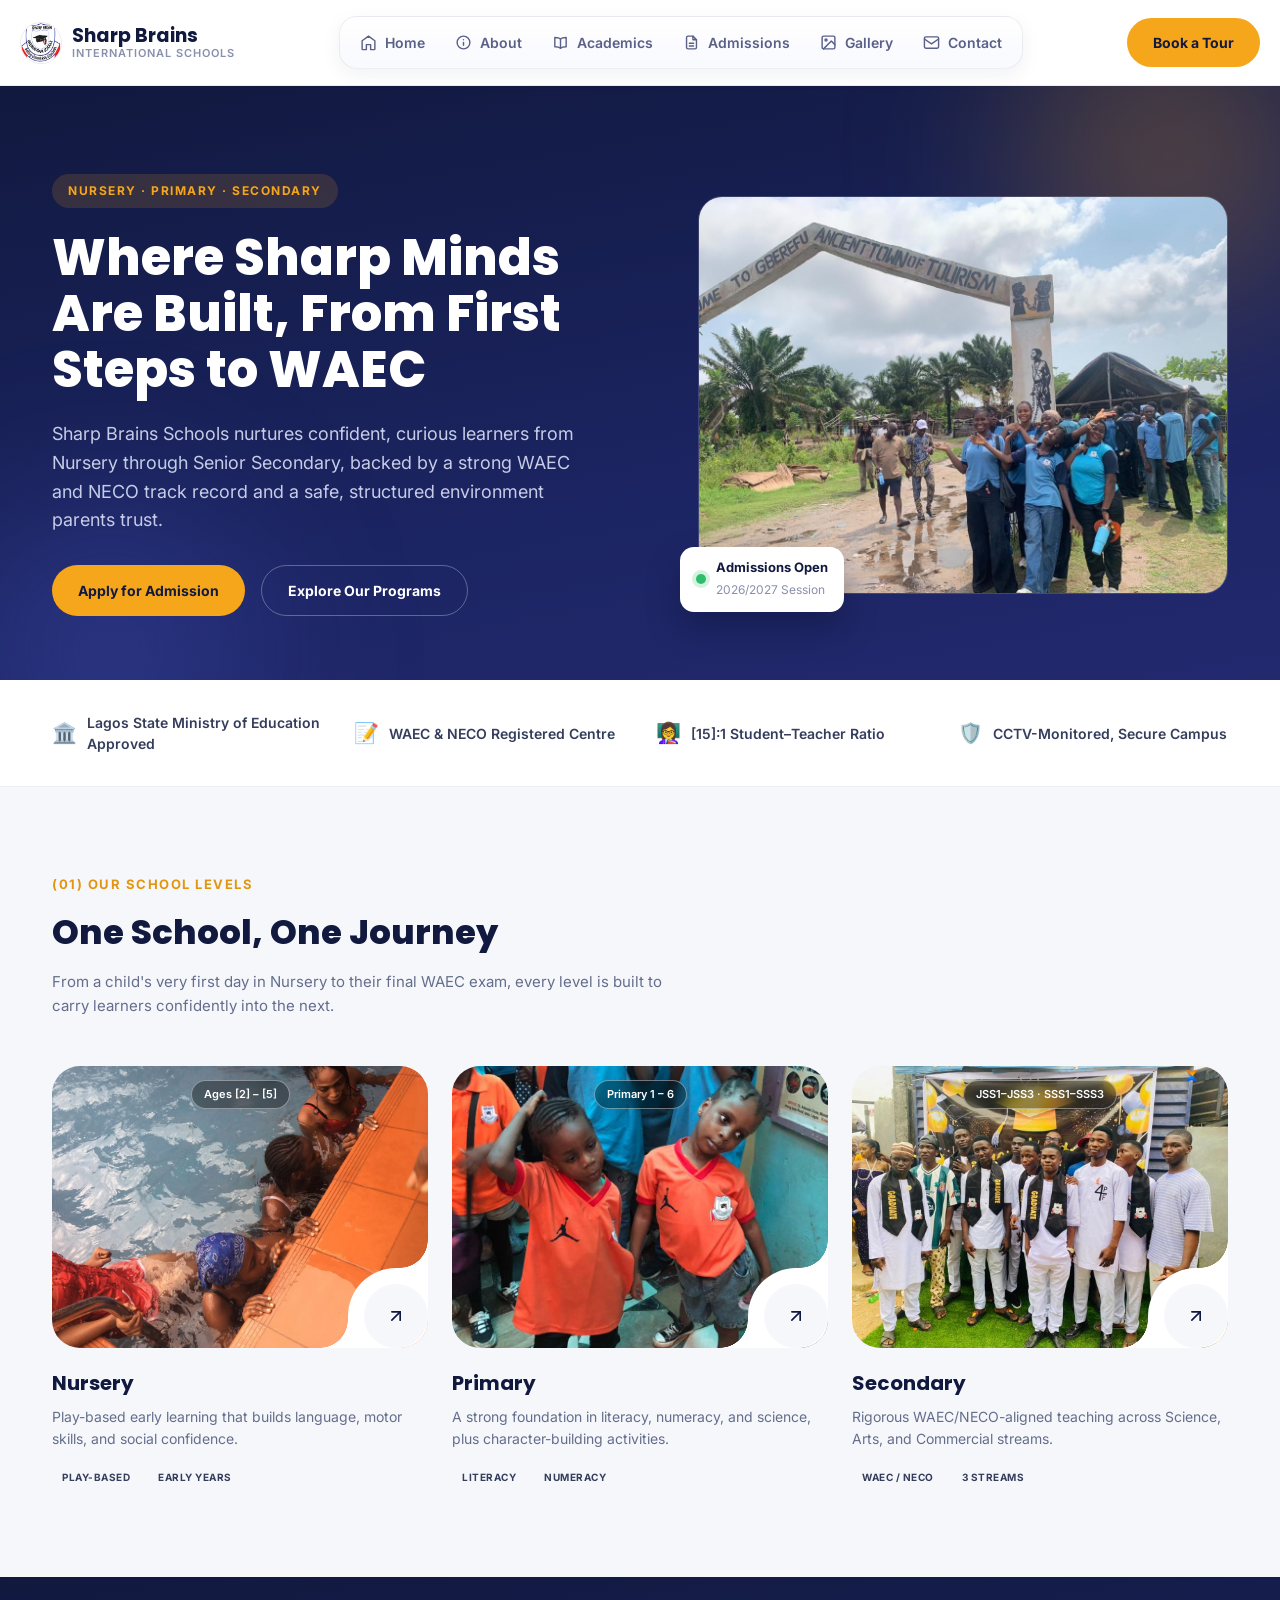
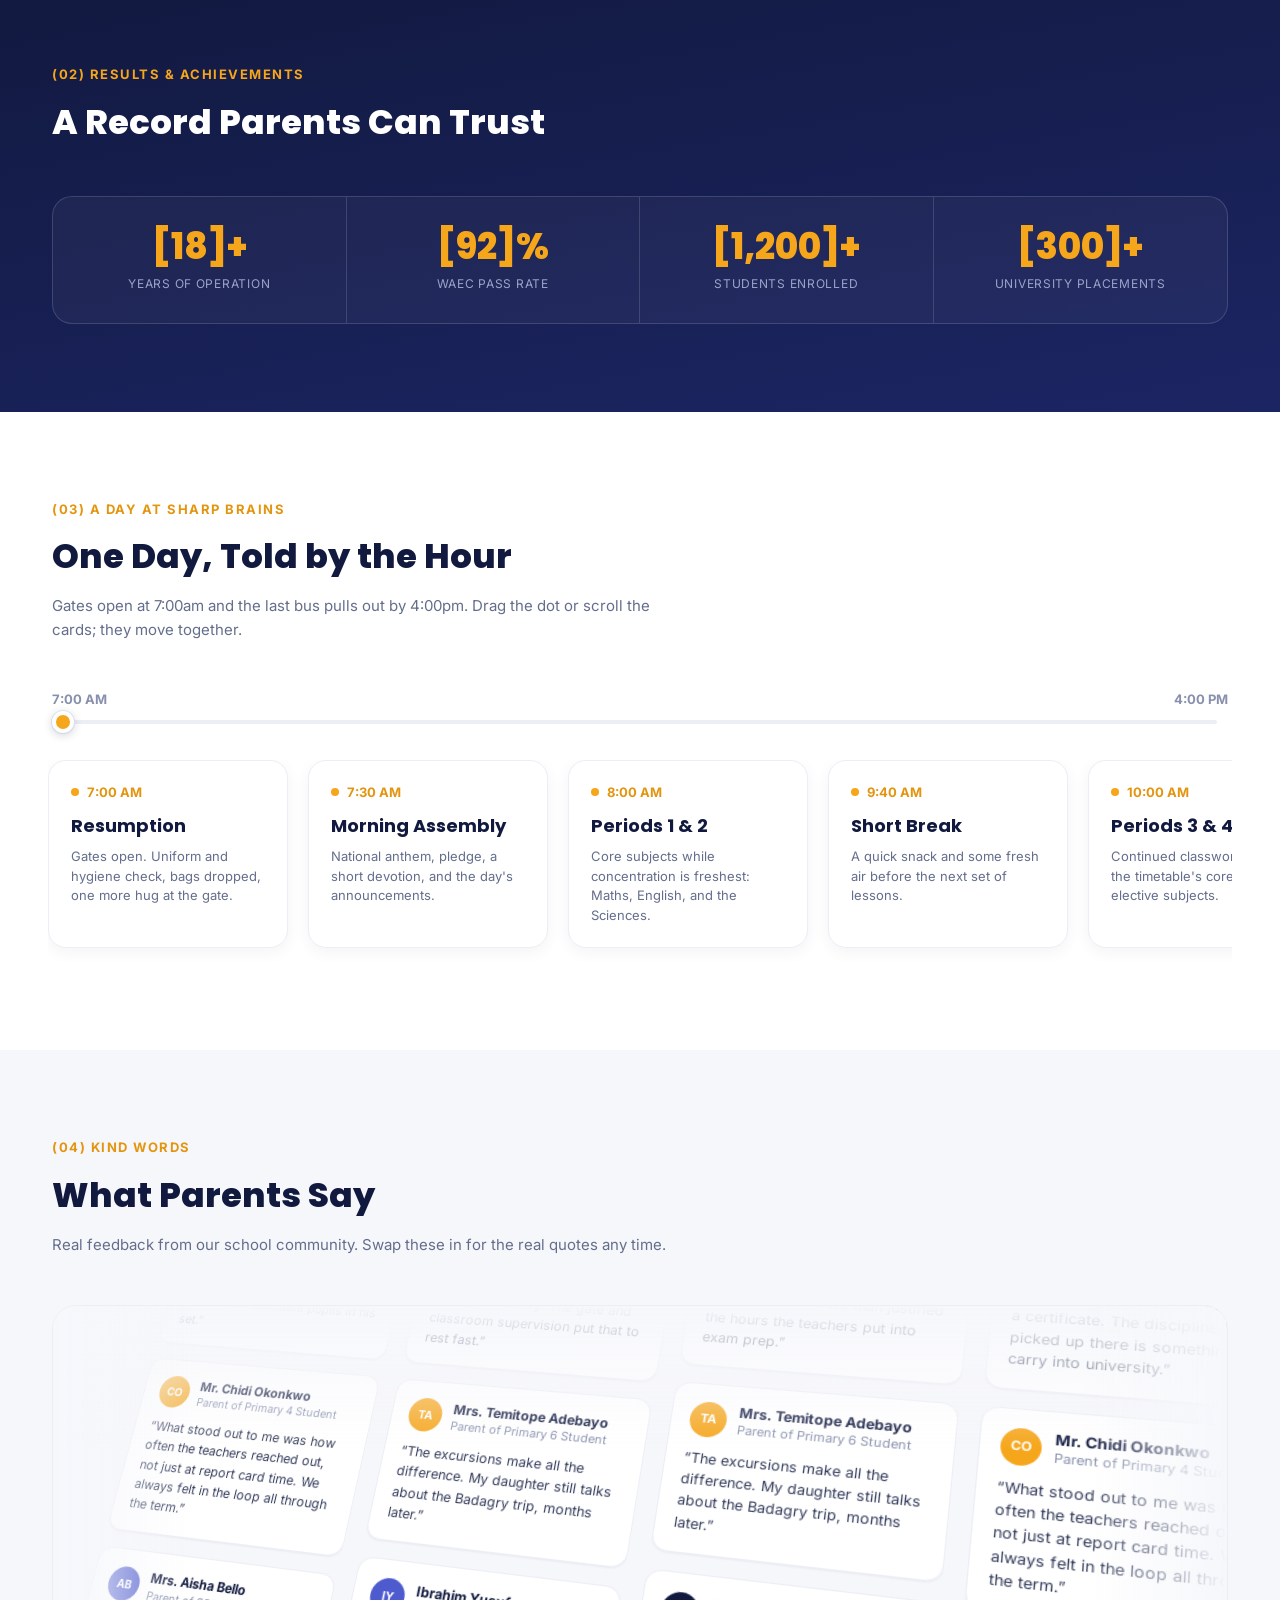
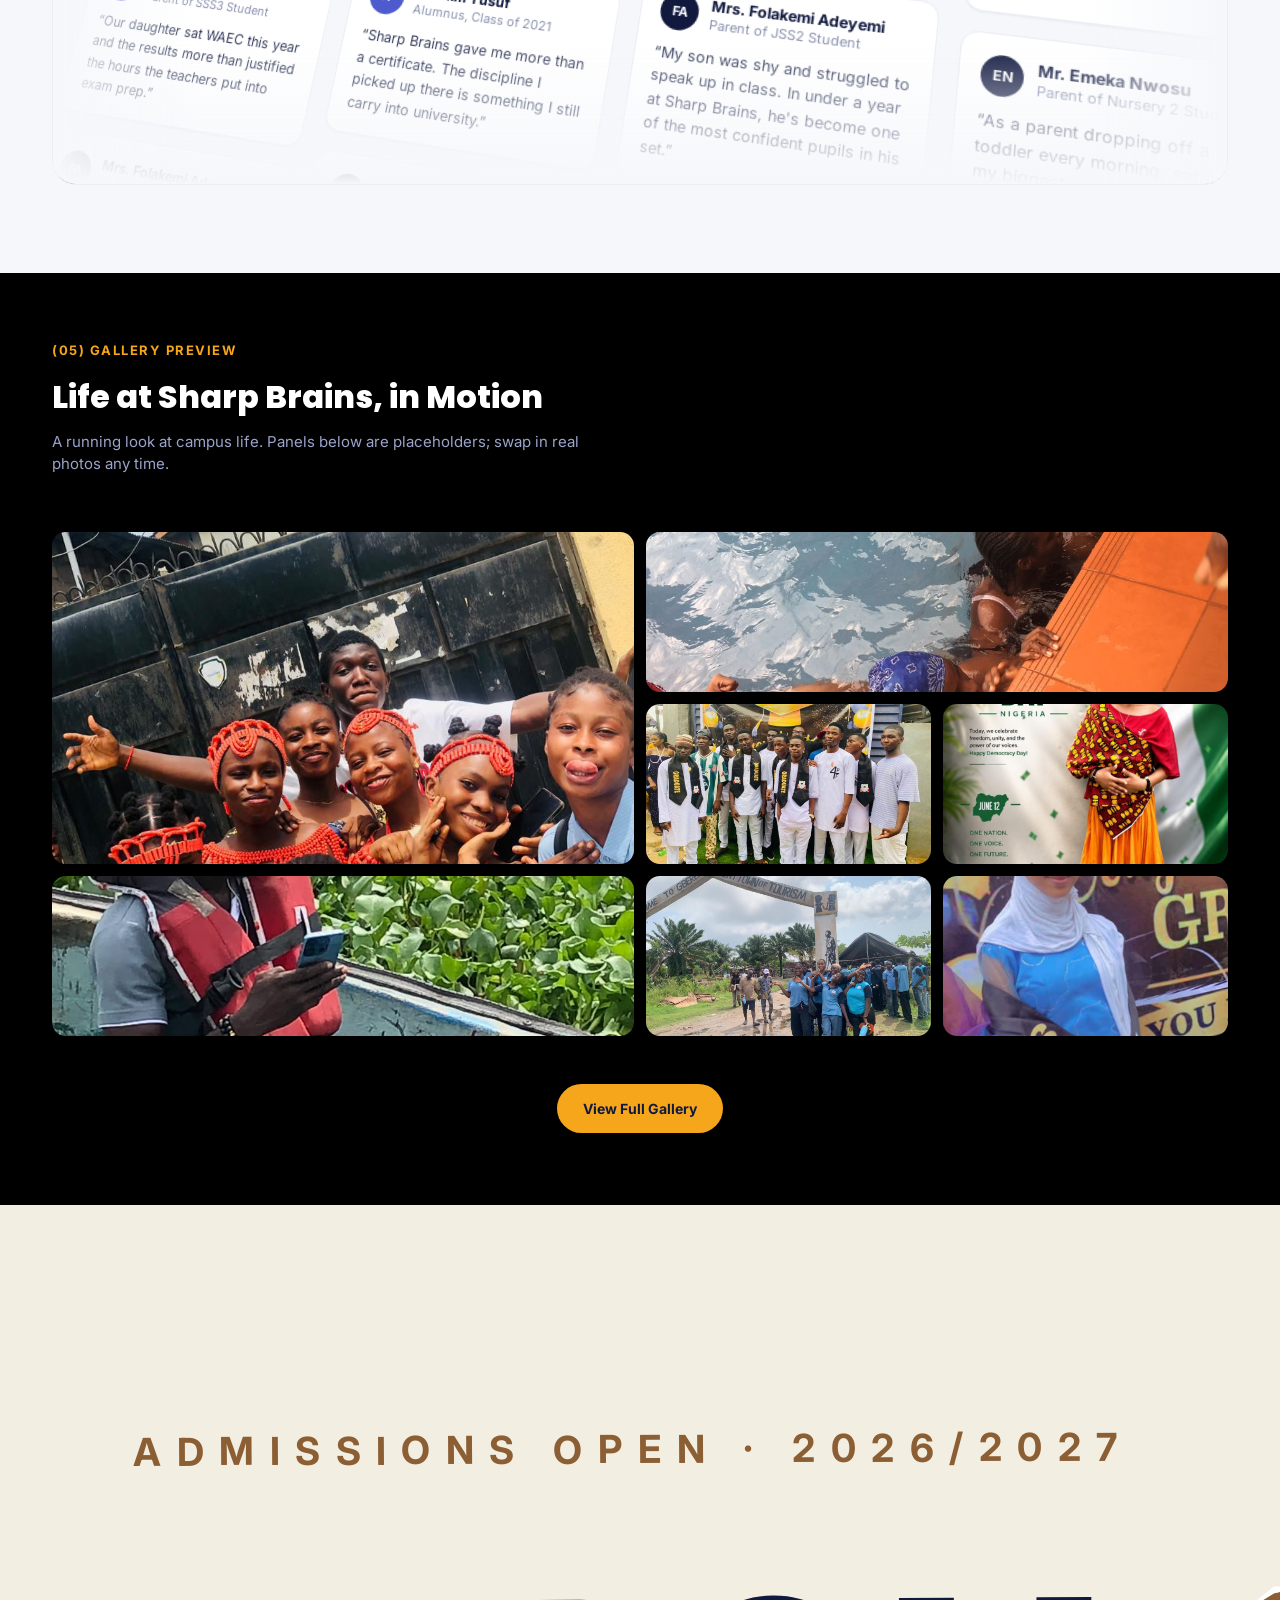
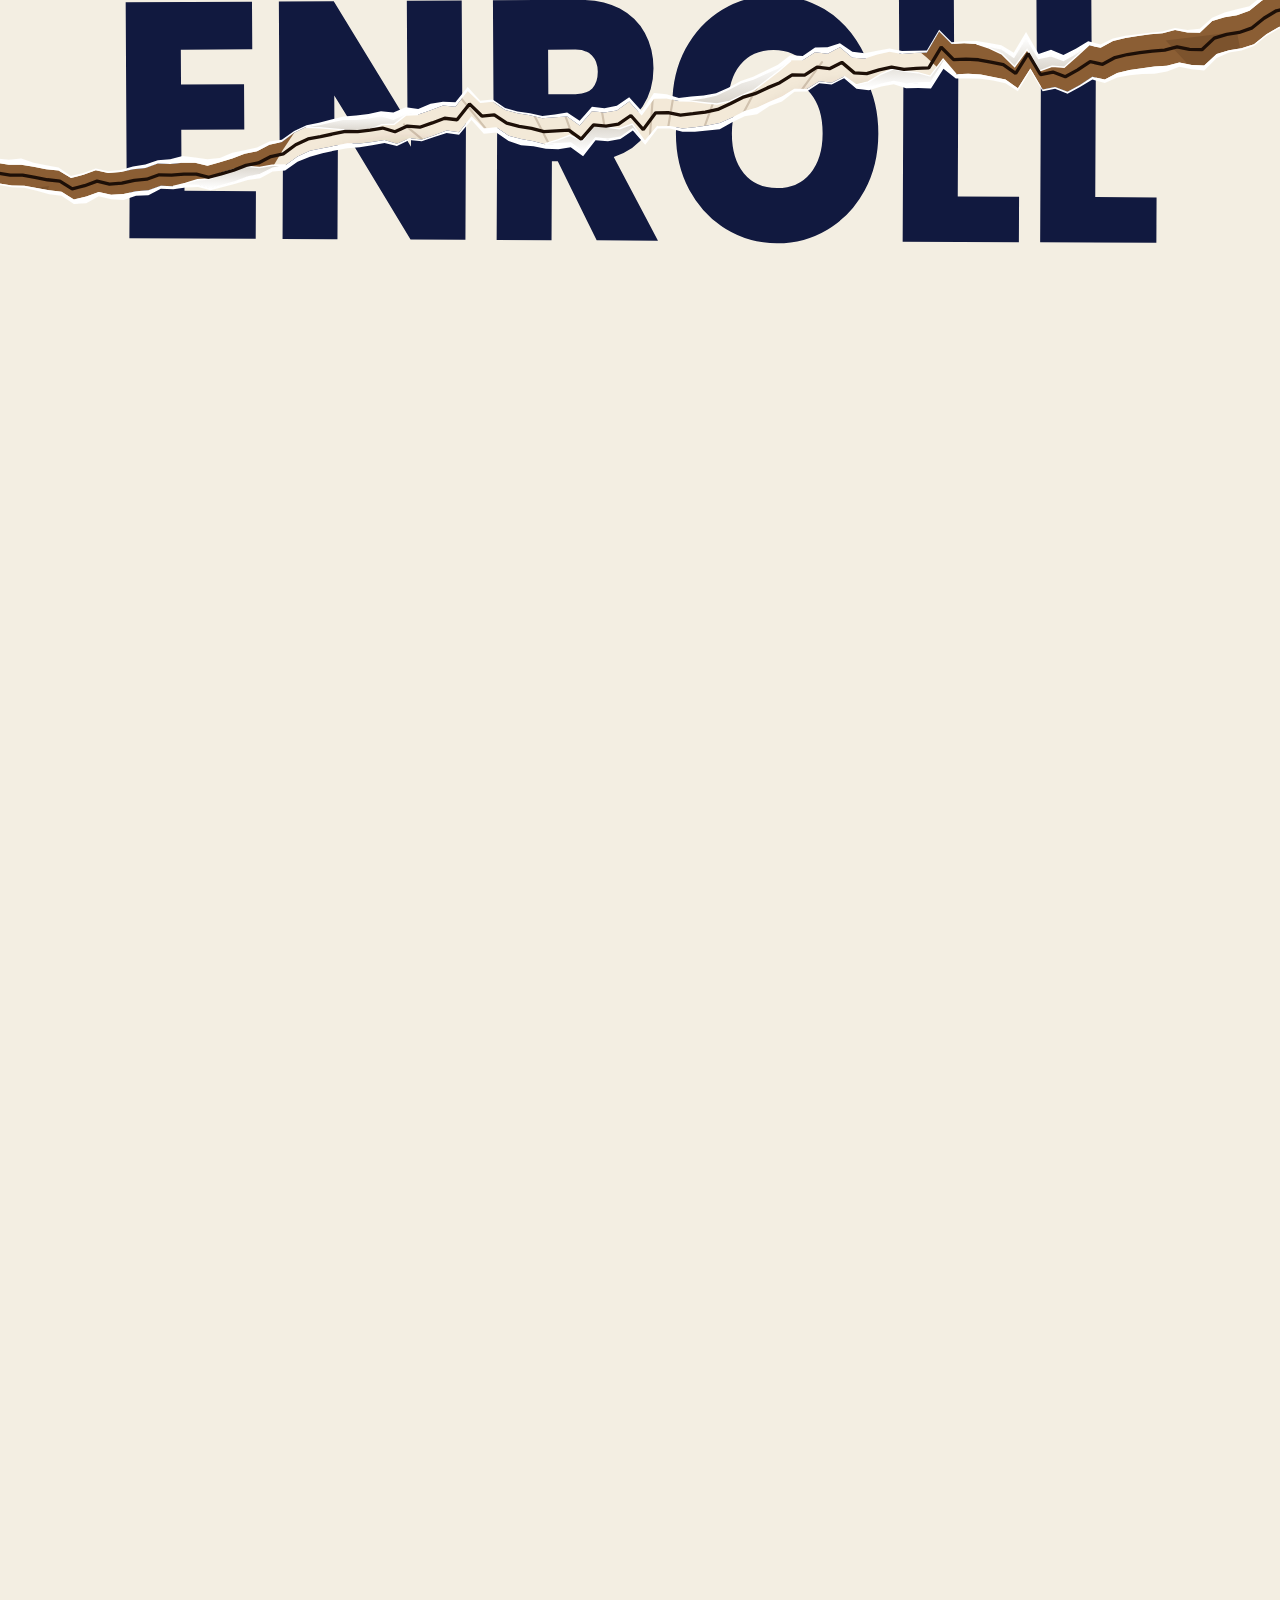
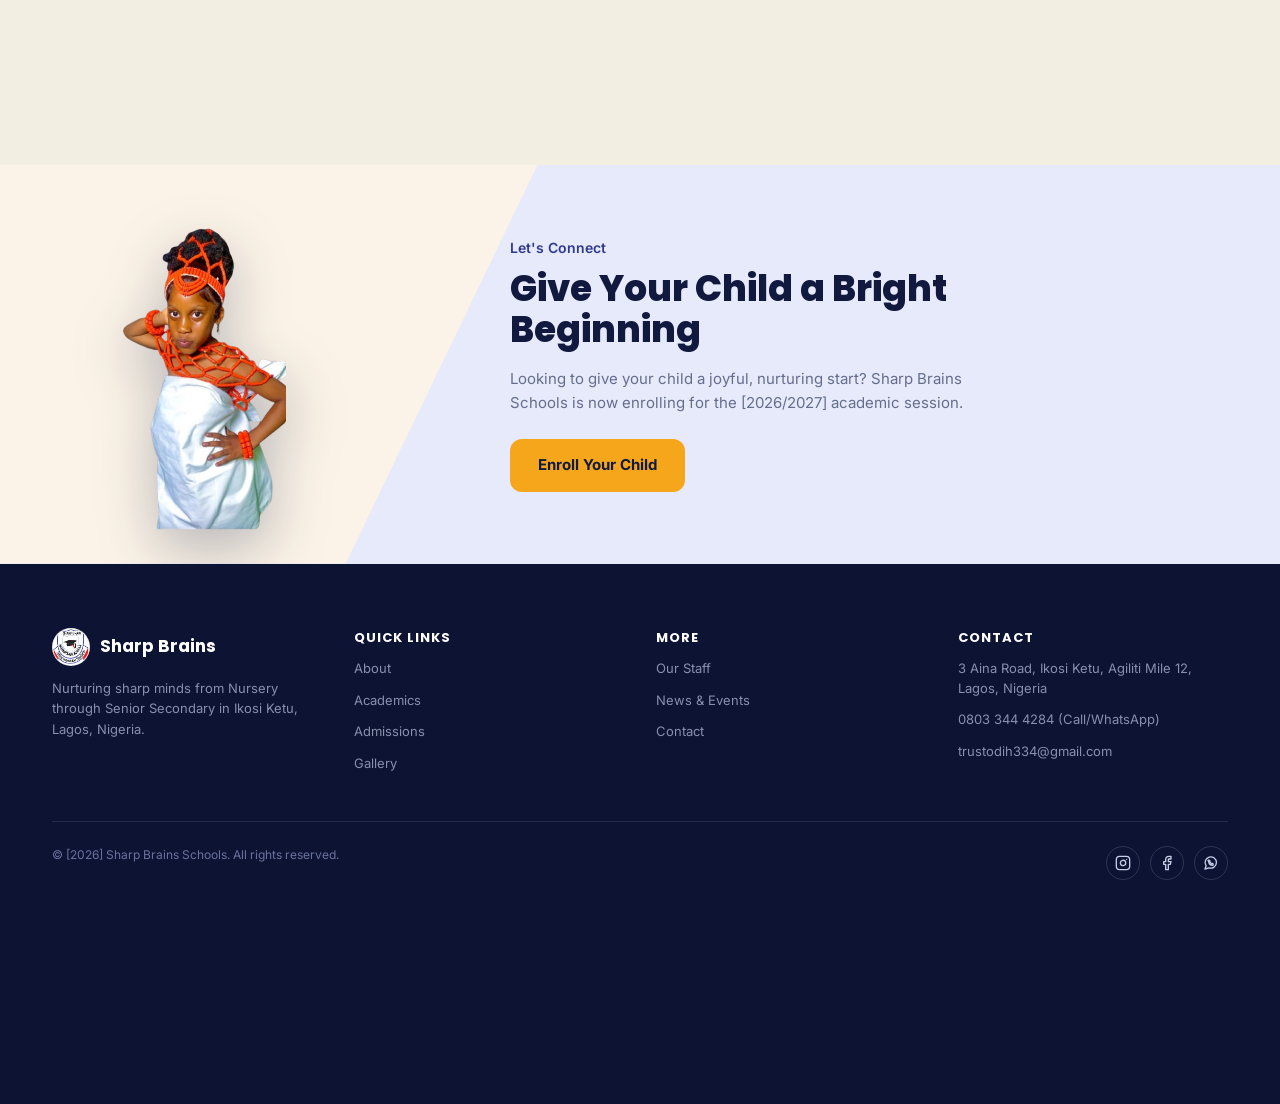
==== index.html @ f85a27f0 "Add an Owl Tear Reveal: a scroll-driven torn-paper section on the homepage Ported the 21st.dev "Tige" ====
<!doctype html>
<html lang="en">
<head>
<meta charset="utf-8">
<meta name="viewport" content="width=device-width, initial-scale=1">
<title>Home | Sharp Brains Schools</title>
<meta name="description" content="Sharp Brains Schools — Nursery, Primary & Secondary education in Nigeria.">
<link rel="preconnect" href="https://fonts.googleapis.com">
<link rel="stylesheet" href="https://fonts.googleapis.com/css2?family=Poppins:wght@600;700;800&family=Inter:wght@400;500;600;700&display=swap">
<link rel="stylesheet" href="assets/styles.css">
</head>
<body>
<header class="site-header">
  <div class="container nav-row">
    <a href="index.html" class="brand">
      <img src="assets/logo.jpg" alt="Sharp Brain International Schools logo" class="brand-mark">
      <div class="brand-text">
        <span class="name">Sharp Brains</span>
        <span class="sub">INTERNATIONAL SCHOOLS</span>
      </div>
    </a>
    <button class="nav-toggle" aria-label="Toggle menu">&#9776;</button>
    <nav class="nav-links glow-nav">
        <a href="index.html" class="glow-link" style="--glow:radial-gradient(circle, #3B82F633 0%, #3B82F614 50%, transparent 100%);--accent:#3B82F6;"><svg class="nav-icon" viewBox="0 0 24 24" fill="none" stroke="currentColor" stroke-width="2" stroke-linecap="round" stroke-linejoin="round"><path d="M3 9.5 12 3l9 6.5V21a1 1 0 0 1-1 1h-5v-7H9v7H4a1 1 0 0 1-1-1V9.5Z"/></svg><span>Home</span></a>
        <a href="about.html" class="glow-link" style="--glow:radial-gradient(circle, #F9731633 0%, #F9731614 50%, transparent 100%);--accent:#F97316;"><svg class="nav-icon" viewBox="0 0 24 24" fill="none" stroke="currentColor" stroke-width="2" stroke-linecap="round" stroke-linejoin="round"><circle cx="12" cy="12" r="9"/><path d="M12 16v-4"/><path d="M12 8h.01"/></svg><span>About</span></a>
        <a href="academics.html" class="glow-link" style="--glow:radial-gradient(circle, #22C55E33 0%, #22C55E14 50%, transparent 100%);--accent:#22C55E;"><svg class="nav-icon" viewBox="0 0 24 24" fill="none" stroke="currentColor" stroke-width="2" stroke-linecap="round" stroke-linejoin="round"><path d="M12 7c-2-2-5-2-8-2v13c3 0 6 0 8 2 2-2 5-2 8-2V5c-3 0-6 0-8 2Z"/><path d="M12 7v13"/></svg><span>Academics</span></a>
        <a href="admissions.html" class="glow-link" style="--glow:radial-gradient(circle, #EF444433 0%, #EF444414 50%, transparent 100%);--accent:#EF4444;"><svg class="nav-icon" viewBox="0 0 24 24" fill="none" stroke="currentColor" stroke-width="2" stroke-linecap="round" stroke-linejoin="round"><path d="M14 3H7a2 2 0 0 0-2 2v14a2 2 0 0 0 2 2h10a2 2 0 0 0 2-2V8l-5-5Z"/><path d="M14 3v5h5"/><path d="M9 13h6"/><path d="M9 17h6"/></svg><span>Admissions</span></a>
        <a href="gallery.html" class="glow-link" style="--glow:radial-gradient(circle, #8B5CF633 0%, #8B5CF614 50%, transparent 100%);--accent:#8B5CF6;"><svg class="nav-icon" viewBox="0 0 24 24" fill="none" stroke="currentColor" stroke-width="2" stroke-linecap="round" stroke-linejoin="round"><rect x="3" y="3" width="18" height="18" rx="2"/><circle cx="8.5" cy="8.5" r="1.5"/><path d="m21 15-5-5L5 21"/></svg><span>Gallery</span></a>
        <a href="contact.html" class="glow-link" style="--glow:radial-gradient(circle, #06B6D433 0%, #06B6D414 50%, transparent 100%);--accent:#06B6D4;"><svg class="nav-icon" viewBox="0 0 24 24" fill="none" stroke="currentColor" stroke-width="2" stroke-linecap="round" stroke-linejoin="round"><rect x="2" y="4" width="20" height="16" rx="2"/><path d="m2 7 10 7 10-7"/></svg><span>Contact</span></a>
    </nav>
    <a href="admissions.html" class="btn btn-amber">Book a Tour</a>
  </div>
</header>

<section class="hero">
  <div class="hero-aura hero-aura-a"></div>
  <div class="hero-aura hero-aura-b"></div>
  <div class="container hero-flex">
    <div class="hero-copy">
      <span class="eyebrow hero-in" style="--d:0s">NURSERY &middot; PRIMARY &middot; SECONDARY</span>
      <h1 class="hero-in" style="--d:0.08s;font-size:50px;font-weight:800;line-height:1.12;color:#fff;">Where Sharp Minds Are Built, From First Steps to WAEC</h1>
      <p class="hero-in" style="--d:0.16s;font-size:18px;line-height:1.6;color:#C7CCE6;max-width:540px;">Sharp Brains Schools nurtures confident, curious learners from Nursery through Senior Secondary, backed by a strong WAEC and NECO track record and a safe, structured environment parents trust.</p>
      <div class="hero-in" style="--d:0.24s;display:flex;gap:16px;flex-wrap:wrap;padding-top:8px;">
        <a href="admissions.html" class="btn btn-amber">Apply for Admission</a>
        <a href="academics.html" class="btn btn-outline-light">Explore Our Programs</a>
      </div>
    </div>
    <div class="hero-art hero-fade-in" style="--d:0.2s;" data-tilt data-tilt-max="8">
      <img src="assets/gallery/trip-03-badagry-gate.jpg" alt="Sharp Brains students on an educational excursion" style="width:100%;aspect-ratio:4/3;object-fit:cover;border-radius:24px;border:1px solid rgba(255,255,255,0.15);">
      <div class="hero-badge">
        <span class="hero-badge-dot"></span>
        <div>
          <strong>Admissions Open</strong>
          <span>2026/2027 Session</span>
        </div>
      </div>
    </div>
  </div>
</section>

<section style="background:#fff;border-bottom:1px solid var(--border);">
  <div class="container" style="padding:32px;display:flex;flex-wrap:wrap;gap:32px;justify-content:space-between;">
    <div style="display:flex;align-items:center;gap:10px;flex:1 1 200px;"><span style="font-size:20px;">&#127963;&#65039;</span><span style="font-weight:600;font-size:14px;color:#353D5C;">Lagos State Ministry of Education Approved</span></div>
    <div style="display:flex;align-items:center;gap:10px;flex:1 1 200px;"><span style="font-size:20px;">&#128221;</span><span style="font-weight:600;font-size:14px;color:#353D5C;">WAEC &amp; NECO Registered Centre</span></div>
    <div style="display:flex;align-items:center;gap:10px;flex:1 1 200px;"><span style="font-size:20px;">&#128105;&#8205;&#127979;</span><span style="font-weight:600;font-size:14px;color:#353D5C;">[15]:1 Student&ndash;Teacher Ratio</span></div>
    <div style="display:flex;align-items:center;gap:10px;flex:1 1 200px;"><span style="font-size:20px;">&#128737;&#65039;</span><span style="font-weight:600;font-size:14px;color:#353D5C;">CCTV-Monitored, Secure Campus</span></div>
  </div>
</section>

<section class="section section-alt">
  <div class="container">
    <div class="section-head">
      <span class="eyebrow-dark">(01) OUR SCHOOL LEVELS</span>
      <h2>One School, One Journey</h2>
      <p class="muted">From a child's very first day in Nursery to their final WAEC exam, every level is built to carry learners confidently into the next.</p>
    </div>
    <div class="grid grid-3">
      <a href="academics.html" class="notch-card" data-tilt>
        <div class="notch-cover">
          <img src="assets/gallery/sports-01-pool.jpg" alt="Sharp Brains Nursery pupils at play">
          <div class="notch-badge"><span>Ages [2] &ndash; [5]</span></div>
          <div class="notch-cut"></div>
          <div class="notch-fillet a"></div>
          <div class="notch-fillet b"></div>
          <span class="notch-arrow"><svg class="nav-icon" viewBox="0 0 24 24" fill="none" stroke="currentColor" stroke-width="2" stroke-linecap="round" stroke-linejoin="round"><path d="M7 17 17 7"/><path d="M7 7h10v10"/></svg></span>
        </div>
        <h3>Nursery</h3>
        <p class="muted notch-desc">Play-based early learning that builds language, motor skills, and social confidence.</p>
        <div class="notch-tags"><span class="notch-tag">Play-Based</span><span class="notch-tag">Early Years</span></div>
      </a>
      <a href="academics.html" class="notch-card" data-tilt>
        <div class="notch-cover">
          <img src="assets/gallery/trip-07-indoor-group.jpg" alt="Sharp Brains Primary pupils on an excursion">
          <div class="notch-badge"><span>Primary 1 &ndash; 6</span></div>
          <div class="notch-cut"></div>
          <div class="notch-fillet a"></div>
          <div class="notch-fillet b"></div>
          <span class="notch-arrow"><svg class="nav-icon" viewBox="0 0 24 24" fill="none" stroke="currentColor" stroke-width="2" stroke-linecap="round" stroke-linejoin="round"><path d="M7 17 17 7"/><path d="M7 7h10v10"/></svg></span>
        </div>
        <h3>Primary</h3>
        <p class="muted notch-desc">A strong foundation in literacy, numeracy, and science, plus character-building activities.</p>
        <div class="notch-tags"><span class="notch-tag">Literacy</span><span class="notch-tag">Numeracy</span></div>
      </a>
      <a href="academics.html" class="notch-card" data-tilt>
        <div class="notch-cover">
          <img src="assets/gallery/grad-03-boys-group.jpg" alt="Sharp Brains Secondary students">
          <div class="notch-badge"><span>JSS1&ndash;JSS3 &middot; SSS1&ndash;SSS3</span></div>
          <div class="notch-cut"></div>
          <div class="notch-fillet a"></div>
          <div class="notch-fillet b"></div>
          <span class="notch-arrow"><svg class="nav-icon" viewBox="0 0 24 24" fill="none" stroke="currentColor" stroke-width="2" stroke-linecap="round" stroke-linejoin="round"><path d="M7 17 17 7"/><path d="M7 7h10v10"/></svg></span>
        </div>
        <h3>Secondary</h3>
        <p class="muted notch-desc">Rigorous WAEC/NECO-aligned teaching across Science, Arts, and Commercial streams.</p>
        <div class="notch-tags"><span class="notch-tag">WAEC / NECO</span><span class="notch-tag">3 Streams</span></div>
      </a>
    </div>
  </div>
</section>

<section class="section section-dark">
  <div class="container">
    <div class="section-head">
      <span class="eyebrow-dark" style="color:var(--amber);">(02) RESULTS &amp; ACHIEVEMENTS</span>
      <h2>A Record Parents Can Trust</h2>
    </div>
    <div class="stat-band">
      <div class="stat-band-item"><span class="num">[18]+</span><span class="label">Years of Operation</span></div>
      <div class="stat-band-item"><span class="num">[92]%</span><span class="label">WAEC Pass Rate</span></div>
      <div class="stat-band-item"><span class="num">[1,200]+</span><span class="label">Students Enrolled</span></div>
      <div class="stat-band-item"><span class="num">[300]+</span><span class="label">University Placements</span></div>
    </div>
  </div>
</section>

<section class="section day-section">
  <div class="container">
    <div class="section-head">
      <span class="eyebrow-dark">(03) A DAY AT SHARP BRAINS</span>
      <h2>One Day, Told by the Hour</h2>
      <p class="muted">Gates open at 7:00am and the last bus pulls out by 4:00pm. Drag the dot or scroll the cards; they move together.</p>
    </div>
    <div class="day-timeline">
      <div class="day-timeline-labels"><span>7:00 AM</span><span>4:00 PM</span></div>
      <div class="day-track">
        <div class="day-track-fill"></div>
        <div class="day-scrubber"></div>
      </div>
      <div class="day-cards">
        <div class="day-card">
          <span class="day-card-time"><span class="dot"></span>7:00 AM</span>
          <h3>Resumption</h3>
          <p>Gates open. Uniform and hygiene check, bags dropped, one more hug at the gate.</p>
        </div>
        <div class="day-card">
          <span class="day-card-time"><span class="dot"></span>7:30 AM</span>
          <h3>Morning Assembly</h3>
          <p>National anthem, pledge, a short devotion, and the day's announcements.</p>
        </div>
        <div class="day-card">
          <span class="day-card-time"><span class="dot"></span>8:00 AM</span>
          <h3>Periods 1 &amp; 2</h3>
          <p>Core subjects while concentration is freshest: Maths, English, and the Sciences.</p>
        </div>
        <div class="day-card">
          <span class="day-card-time"><span class="dot"></span>9:40 AM</span>
          <h3>Short Break</h3>
          <p>A quick snack and some fresh air before the next set of lessons.</p>
        </div>
        <div class="day-card">
          <span class="day-card-time"><span class="dot"></span>10:00 AM</span>
          <h3>Periods 3 &amp; 4</h3>
          <p>Continued classwork across the timetable's core and elective subjects.</p>
        </div>
        <div class="day-card">
          <span class="day-card-time"><span class="dot"></span>12:00 PM</span>
          <h3>Lunch Break</h3>
          <p>A proper meal, then free play and catching up with friends in the yard.</p>
        </div>
        <div class="day-card">
          <span class="day-card-time"><span class="dot"></span>12:40 PM</span>
          <h3>Periods 5 &amp; 6</h3>
          <p>Afternoon lessons, practicals, and class exercises.</p>
        </div>
        <div class="day-card">
          <span class="day-card-time"><span class="dot"></span>2:00 PM</span>
          <h3>Clubs &amp; Activities</h3>
          <p>Sports, clubs, music, and other extracurricular activities.</p>
        </div>
        <div class="day-card">
          <span class="day-card-time"><span class="dot"></span>2:45 PM</span>
          <h3>Closing Assembly</h3>
          <p>A recap of the day, homework noted down, dismissal by class level.</p>
        </div>
        <div class="day-card">
          <span class="day-card-time"><span class="dot"></span>3:00 PM</span>
          <h3>Closing &amp; Pick-up</h3>
          <p>Buses load up, gates open for pick-up, with aftercare available on request.</p>
        </div>
      </div>
    </div>
  </div>
</section>

<section class="section section-alt">
  <div class="container">
    <div class="section-head">
      <span class="eyebrow-dark">(04) KIND WORDS</span>
      <h2>What Parents Say</h2>
      <p class="muted">Real feedback from our school community. Swap these in for the real quotes any time.</p>
    </div>
  </div>
  <div class="container">
    <div class="testi-3d-wrap">
      <div class="testi-3d-stage">
        <div class="testi-3d-col">
      <div class="testi-3d-track testi-3d-up" style="animation-duration:26s;">
        <div class="testi-mini-card">
          <div class="testi-mini-head">
            <span class="testi-mini-avatar" style="background:var(--navy);">FA</span>
            <div><p class="testi-mini-name">Mrs. Folakemi Adeyemi</p><p class="testi-mini-role">Parent of JSS2 Student</p></div>
          </div>
          <p class="testi-mini-text">&ldquo;My son was shy and struggled to speak up in class. In under a year at Sharp Brains, he's become one of the most confident pupils in his set.&rdquo;</p>
        </div>
        <div class="testi-mini-card">
          <div class="testi-mini-head">
            <span class="testi-mini-avatar" style="background:var(--amber);">CO</span>
            <div><p class="testi-mini-name">Mr. Chidi Okonkwo</p><p class="testi-mini-role">Parent of Primary 4 Student</p></div>
          </div>
          <p class="testi-mini-text">&ldquo;What stood out to me was how often the teachers reached out, not just at report card time. We always felt in the loop all through the term.&rdquo;</p>
        </div>
        <div class="testi-mini-card">
          <div class="testi-mini-head">
            <span class="testi-mini-avatar" style="background:#4D5BCE;">AB</span>
            <div><p class="testi-mini-name">Mrs. Aisha Bello</p><p class="testi-mini-role">Parent of SSS3 Student</p></div>
          </div>
          <p class="testi-mini-text">&ldquo;Our daughter sat WAEC this year and the results more than justified the hours the teachers put into exam prep.&rdquo;</p>
        </div>
        <div class="testi-mini-card">
          <div class="testi-mini-head">
            <span class="testi-mini-avatar" style="background:var(--navy);">FA</span>
            <div><p class="testi-mini-name">Mrs. Folakemi Adeyemi</p><p class="testi-mini-role">Parent of JSS2 Student</p></div>
          </div>
          <p class="testi-mini-text">&ldquo;My son was shy and struggled to speak up in class. In under a year at Sharp Brains, he's become one of the most confident pupils in his set.&rdquo;</p>
        </div>
        <div class="testi-mini-card">
          <div class="testi-mini-head">
            <span class="testi-mini-avatar" style="background:var(--amber);">CO</span>
            <div><p class="testi-mini-name">Mr. Chidi Okonkwo</p><p class="testi-mini-role">Parent of Primary 4 Student</p></div>
          </div>
          <p class="testi-mini-text">&ldquo;What stood out to me was how often the teachers reached out, not just at report card time. We always felt in the loop all through the term.&rdquo;</p>
        </div>
        <div class="testi-mini-card">
          <div class="testi-mini-head">
            <span class="testi-mini-avatar" style="background:#4D5BCE;">AB</span>
            <div><p class="testi-mini-name">Mrs. Aisha Bello</p><p class="testi-mini-role">Parent of SSS3 Student</p></div>
          </div>
          <p class="testi-mini-text">&ldquo;Our daughter sat WAEC this year and the results more than justified the hours the teachers put into exam prep.&rdquo;</p>
        </div>
      </div>
    </div>
        <div class="testi-3d-col">
      <div class="testi-3d-track testi-3d-down" style="animation-duration:30s;">
        <div class="testi-mini-card">
          <div class="testi-mini-head">
            <span class="testi-mini-avatar" style="background:var(--navy);">EN</span>
            <div><p class="testi-mini-name">Mr. Emeka Nwosu</p><p class="testi-mini-role">Parent of Nursery 2 Student</p></div>
          </div>
          <p class="testi-mini-text">&ldquo;As a parent dropping off a toddler every morning, safety was my biggest worry. The gate and classroom supervision put that to rest fast.&rdquo;</p>
        </div>
        <div class="testi-mini-card">
          <div class="testi-mini-head">
            <span class="testi-mini-avatar" style="background:var(--amber);">TA</span>
            <div><p class="testi-mini-name">Mrs. Temitope Adebayo</p><p class="testi-mini-role">Parent of Primary 6 Student</p></div>
          </div>
          <p class="testi-mini-text">&ldquo;The excursions make all the difference. My daughter still talks about the Badagry trip, months later.&rdquo;</p>
        </div>
        <div class="testi-mini-card">
          <div class="testi-mini-head">
            <span class="testi-mini-avatar" style="background:#4D5BCE;">IY</span>
            <div><p class="testi-mini-name">Ibrahim Yusuf</p><p class="testi-mini-role">Alumnus, Class of 2021</p></div>
          </div>
          <p class="testi-mini-text">&ldquo;Sharp Brains gave me more than a certificate. The discipline I picked up there is something I still carry into university.&rdquo;</p>
        </div>
        <div class="testi-mini-card">
          <div class="testi-mini-head">
            <span class="testi-mini-avatar" style="background:var(--navy);">EN</span>
            <div><p class="testi-mini-name">Mr. Emeka Nwosu</p><p class="testi-mini-role">Parent of Nursery 2 Student</p></div>
          </div>
          <p class="testi-mini-text">&ldquo;As a parent dropping off a toddler every morning, safety was my biggest worry. The gate and classroom supervision put that to rest fast.&rdquo;</p>
        </div>
        <div class="testi-mini-card">
          <div class="testi-mini-head">
            <span class="testi-mini-avatar" style="background:var(--amber);">TA</span>
            <div><p class="testi-mini-name">Mrs. Temitope Adebayo</p><p class="testi-mini-role">Parent of Primary 6 Student</p></div>
          </div>
          <p class="testi-mini-text">&ldquo;The excursions make all the difference. My daughter still talks about the Badagry trip, months later.&rdquo;</p>
        </div>
        <div class="testi-mini-card">
          <div class="testi-mini-head">
            <span class="testi-mini-avatar" style="background:#4D5BCE;">IY</span>
            <div><p class="testi-mini-name">Ibrahim Yusuf</p><p class="testi-mini-role">Alumnus, Class of 2021</p></div>
          </div>
          <p class="testi-mini-text">&ldquo;Sharp Brains gave me more than a certificate. The discipline I picked up there is something I still carry into university.&rdquo;</p>
        </div>
      </div>
    </div>
        <div class="testi-3d-col">
      <div class="testi-3d-track testi-3d-up" style="animation-duration:23s;">
        <div class="testi-mini-card">
          <div class="testi-mini-head">
            <span class="testi-mini-avatar" style="background:#4D5BCE;">AB</span>
            <div><p class="testi-mini-name">Mrs. Aisha Bello</p><p class="testi-mini-role">Parent of SSS3 Student</p></div>
          </div>
          <p class="testi-mini-text">&ldquo;Our daughter sat WAEC this year and the results more than justified the hours the teachers put into exam prep.&rdquo;</p>
        </div>
        <div class="testi-mini-card">
          <div class="testi-mini-head">
            <span class="testi-mini-avatar" style="background:var(--amber);">TA</span>
            <div><p class="testi-mini-name">Mrs. Temitope Adebayo</p><p class="testi-mini-role">Parent of Primary 6 Student</p></div>
          </div>
          <p class="testi-mini-text">&ldquo;The excursions make all the difference. My daughter still talks about the Badagry trip, months later.&rdquo;</p>
        </div>
        <div class="testi-mini-card">
          <div class="testi-mini-head">
            <span class="testi-mini-avatar" style="background:var(--navy);">FA</span>
            <div><p class="testi-mini-name">Mrs. Folakemi Adeyemi</p><p class="testi-mini-role">Parent of JSS2 Student</p></div>
          </div>
          <p class="testi-mini-text">&ldquo;My son was shy and struggled to speak up in class. In under a year at Sharp Brains, he's become one of the most confident pupils in his set.&rdquo;</p>
        </div>
        <div class="testi-mini-card">
          <div class="testi-mini-head">
            <span class="testi-mini-avatar" style="background:#4D5BCE;">AB</span>
            <div><p class="testi-mini-name">Mrs. Aisha Bello</p><p class="testi-mini-role">Parent of SSS3 Student</p></div>
          </div>
          <p class="testi-mini-text">&ldquo;Our daughter sat WAEC this year and the results more than justified the hours the teachers put into exam prep.&rdquo;</p>
        </div>
        <div class="testi-mini-card">
          <div class="testi-mini-head">
            <span class="testi-mini-avatar" style="background:var(--amber);">TA</span>
            <div><p class="testi-mini-name">Mrs. Temitope Adebayo</p><p class="testi-mini-role">Parent of Primary 6 Student</p></div>
          </div>
          <p class="testi-mini-text">&ldquo;The excursions make all the difference. My daughter still talks about the Badagry trip, months later.&rdquo;</p>
        </div>
        <div class="testi-mini-card">
          <div class="testi-mini-head">
            <span class="testi-mini-avatar" style="background:var(--navy);">FA</span>
            <div><p class="testi-mini-name">Mrs. Folakemi Adeyemi</p><p class="testi-mini-role">Parent of JSS2 Student</p></div>
          </div>
          <p class="testi-mini-text">&ldquo;My son was shy and struggled to speak up in class. In under a year at Sharp Brains, he's become one of the most confident pupils in his set.&rdquo;</p>
        </div>
      </div>
    </div>
        <div class="testi-3d-col">
      <div class="testi-3d-track testi-3d-down" style="animation-duration:28s;">
        <div class="testi-mini-card">
          <div class="testi-mini-head">
            <span class="testi-mini-avatar" style="background:#4D5BCE;">IY</span>
            <div><p class="testi-mini-name">Ibrahim Yusuf</p><p class="testi-mini-role">Alumnus, Class of 2021</p></div>
          </div>
          <p class="testi-mini-text">&ldquo;Sharp Brains gave me more than a certificate. The discipline I picked up there is something I still carry into university.&rdquo;</p>
        </div>
        <div class="testi-mini-card">
          <div class="testi-mini-head">
            <span class="testi-mini-avatar" style="background:var(--amber);">CO</span>
            <div><p class="testi-mini-name">Mr. Chidi Okonkwo</p><p class="testi-mini-role">Parent of Primary 4 Student</p></div>
          </div>
          <p class="testi-mini-text">&ldquo;What stood out to me was how often the teachers reached out, not just at report card time. We always felt in the loop all through the term.&rdquo;</p>
        </div>
        <div class="testi-mini-card">
          <div class="testi-mini-head">
            <span class="testi-mini-avatar" style="background:var(--navy);">EN</span>
            <div><p class="testi-mini-name">Mr. Emeka Nwosu</p><p class="testi-mini-role">Parent of Nursery 2 Student</p></div>
          </div>
          <p class="testi-mini-text">&ldquo;As a parent dropping off a toddler every morning, safety was my biggest worry. The gate and classroom supervision put that to rest fast.&rdquo;</p>
        </div>
        <div class="testi-mini-card">
          <div class="testi-mini-head">
            <span class="testi-mini-avatar" style="background:#4D5BCE;">IY</span>
            <div><p class="testi-mini-name">Ibrahim Yusuf</p><p class="testi-mini-role">Alumnus, Class of 2021</p></div>
          </div>
          <p class="testi-mini-text">&ldquo;Sharp Brains gave me more than a certificate. The discipline I picked up there is something I still carry into university.&rdquo;</p>
        </div>
        <div class="testi-mini-card">
          <div class="testi-mini-head">
            <span class="testi-mini-avatar" style="background:var(--amber);">CO</span>
            <div><p class="testi-mini-name">Mr. Chidi Okonkwo</p><p class="testi-mini-role">Parent of Primary 4 Student</p></div>
          </div>
          <p class="testi-mini-text">&ldquo;What stood out to me was how often the teachers reached out, not just at report card time. We always felt in the loop all through the term.&rdquo;</p>
        </div>
        <div class="testi-mini-card">
          <div class="testi-mini-head">
            <span class="testi-mini-avatar" style="background:var(--navy);">EN</span>
            <div><p class="testi-mini-name">Mr. Emeka Nwosu</p><p class="testi-mini-role">Parent of Nursery 2 Student</p></div>
          </div>
          <p class="testi-mini-text">&ldquo;As a parent dropping off a toddler every morning, safety was my biggest worry. The gate and classroom supervision put that to rest fast.&rdquo;</p>
        </div>
      </div>
    </div>
      </div>
      <div class="testi-3d-fade testi-3d-fade-top"></div>
      <div class="testi-3d-fade testi-3d-fade-bottom"></div>
      <div class="testi-3d-fade testi-3d-fade-left"></div>
      <div class="testi-3d-fade testi-3d-fade-right"></div>
    </div>
  </div>
</section>

<section style="background:#000;">
  <div class="container" style="padding-top:64px;padding-bottom:24px;">
    <span class="eyebrow-dark" style="color:var(--amber);">(05) GALLERY PREVIEW</span>
    <h2 style="color:#fff;font-size:32px;font-weight:800;padding-top:12px;">Life at Sharp Brains, in Motion</h2>
    <p style="color:#9BA3C9;max-width:560px;padding-top:10px;font-size:15px;">A running look at campus life. Panels below are placeholders; swap in real photos any time.</p>
  </div>
  <div class="container">
    <div class="bento-grid">
      <a href="gallery.html" class="bento-item big" data-tilt data-tilt-max="6">
        <img src="assets/gallery/culture-01-group-gate.jpg" alt="Sharp Brains pupils on Cultural Day">
        <span class="bento-overlay"><span>Cultural Day</span></span>
      </a>
      <a href="gallery.html" class="bento-item wide">
        <img src="assets/gallery/sports-01-pool.jpg" alt="Sharp Brains pupils at the pool">
        <span class="bento-overlay"><span>Sports &amp; Swimming</span></span>
      </a>
      <a href="gallery.html" class="bento-item">
        <img src="assets/gallery/grad-03-boys-group.jpg" alt="Sharp Brains graduation day">
        <span class="bento-overlay"><span>Graduation Day</span></span>
      </a>
      <a href="gallery.html" class="bento-item">
        <img src="assets/gallery/event-democracy-day-2.jpg" alt="Sharp Brains Democracy Day event">
        <span class="bento-overlay"><span>Democracy Day</span></span>
      </a>
      <a href="gallery.html" class="bento-item wide">
        <img src="assets/gallery/trip-14-boat-ride-a.jpg" alt="Sharp Brains pupils on a boat ride excursion">
        <span class="bento-overlay"><span>Excursions</span></span>
      </a>
      <a href="gallery.html" class="bento-item">
        <img src="assets/gallery/trip-03-badagry-gate.jpg" alt="Sharp Brains pupils on an educational excursion">
        <span class="bento-overlay"><span>Field Trips</span></span>
      </a>
      <a href="gallery.html" class="bento-item">
        <img src="assets/gallery/grad-02-girl-sash.jpg" alt="Sharp Brains graduate in sash">
        <span class="bento-overlay"><span>Our Graduates</span></span>
      </a>
    </div>
  </div>
  <div style="text-align:center;padding:40px 24px 72px;">
    <a href="gallery.html" class="btn btn-amber">View Full Gallery</a>
  </div>
</section>

<section class="owl-tear-section">
  <div class="owl-tear-sticky">
    <svg class="owl-tear-svg" viewBox="36 44 928 468" preserveAspectRatio="xMidYMid meet" role="img"
      aria-label="Admissions Open. ENROLL, torn open by a wise owl looking out."></svg>
    <div class="owl-tear-hint" aria-hidden="true">Scroll<span class="owl-tear-hint-bar"></span></div>
  </div>
</section>

<script src="https://cdn.jsdelivr.net/npm/gsap@3.12.5/dist/gsap.min.js"></script>
<script src="assets/owl-tear-reveal.js"></script>
<script src="assets/day-timeline.js"></script>
<script src="assets/tilt-3d.js"></script>
<section class="cta-split">
  <div class="cta-split-photo">
    <img src="assets/gallery/cutout-cultural-day-girl.png" alt="Sharp Brains pupil in traditional Cultural Day attire">
  </div>
  <div class="container cta-split-inner">
    <div class="cta-split-text">
      <span class="cta-eyebrow">Let's Connect</span>
      <h2>Give Your Child a Bright Beginning</h2>
      <p>Looking to give your child a joyful, nurturing start? Sharp Brains Schools is now enrolling for the [2026/2027] academic session.</p>
      <a href="admissions.html" class="btn-cta-orange">Enroll Your Child</a>
    </div>
  </div>
</section>

<footer class="site-footer">
  <div class="container">
    <div class="footer-cols">
      <div class="footer-col">
        <div class="brand">
          <img src="assets/logo.jpg" alt="Sharp Brain International Schools logo" class="brand-mark" style="width:38px;height:38px;">
          <span style="font-family:'Poppins';font-weight:700;font-size:17px;color:#fff;">Sharp Brains</span>
        </div>
        <p style="font-size:13px;line-height:1.6;color:#8890AD;">Nurturing sharp minds from Nursery through Senior Secondary in Ikosi Ketu, Lagos, Nigeria.</p>
      </div>
      <div class="footer-col">
        <h4>QUICK LINKS</h4>
        <a href="about.html">About</a>
        <a href="academics.html">Academics</a>
        <a href="admissions.html">Admissions</a>
        <a href="gallery.html">Gallery</a>
      </div>
      <div class="footer-col">
        <h4>MORE</h4>
        <a href="staff.html">Our Staff</a>
        <a href="news.html">News &amp; Events</a>
        <a href="contact.html">Contact</a>
      </div>
      <div class="footer-col">
        <h4>CONTACT</h4>
        <span>3 Aina Road, Ikosi Ketu, Agiliti Mile 12, Lagos, Nigeria</span>
        <span>0803 344 4284 (Call/WhatsApp)</span>
        <span>trustodih334@gmail.com</span>
      </div>
    </div>
    <div class="footer-bottom">
      <span>&copy; [2026] Sharp Brains Schools. All rights reserved.</span>
      <div class="social-row">
        <span class="social-btn" aria-label="Instagram"><svg width="16" height="16" viewBox="0 0 24 24" fill="none" stroke="currentColor" stroke-width="2" stroke-linecap="round" stroke-linejoin="round"><rect x="2" y="2" width="20" height="20" rx="5"/><path d="M16 11.37a4 4 0 1 1-7.914 1.173A4 4 0 0 1 16 11.37z"/><path d="M17.5 6.5h.01"/></svg></span>
        <a class="social-btn" href="https://www.facebook.com/p/SharpBrains-Intl-College-100043473537283/" target="_blank" rel="noopener" aria-label="Facebook"><svg width="16" height="16" viewBox="0 0 24 24" fill="none" stroke="currentColor" stroke-width="2" stroke-linecap="round" stroke-linejoin="round"><path d="M18 2h-3a5 5 0 0 0-5 5v3H7v4h3v8h4v-8h3l1-4h-4V7a1 1 0 0 1 1-1h3z"/></svg></a>
        <span class="social-btn" aria-label="WhatsApp"><svg width="16" height="16" viewBox="0 0 24 24" fill="none" stroke="currentColor" stroke-width="2" stroke-linecap="round" stroke-linejoin="round"><path d="M3 21l1.65-4.95A8.5 8.5 0 1 1 8.95 19.3z"/><path d="M8.5 9.5c0 3.5 2.5 6 6 6 .5 0 .9-.5.8-1l-.3-1.3a.8.8 0 0 0-.9-.6l-1.3.3a5 5 0 0 1-2.7-2.7l.3-1.3a.8.8 0 0 0-.6-.9L8.5 7.7c-.5-.1-1 .3-1 .8z"/></svg></span>
      </div>
    </div>
  </div>
  <div class="footer-wordmark-wrap" data-reveal>
    <span class="footer-glow-dot"></span>
    <span class="footer-wordmark">Sharp Brains</span>
  </div>
</footer>
<script src="assets/main.js"></script>
<script src="assets/footer-reveal.js"></script>
</body>
</html>
---- assets/styles.css ----
/* Sharp Brains Schools — shared styles */

:root {
  --navy: #11193F;
  --navy-2: #1C2563;
  --indigo: #2E3A8C;
  --indigo-light: #3F4FB0;
  --amber: #F6A61B;
  --amber-dark: #E4950F;
  --bg: #FFFFFF;
  --bg-alt: #F6F7FB;
  --border: #ECEEF5;
  --text: #1C2340;
  --muted: #646E8C;
  --muted-2: #8890AD;
  --radius: 18px;
}

* { box-sizing: border-box; }

body {
  margin: 0;
  font-family: 'Inter', system-ui, -apple-system, sans-serif;
  color: var(--text);
  background: var(--bg);
  line-height: 1.5;
}

h1, h2, h3, h4 {
  font-family: 'Poppins', system-ui, sans-serif;
  margin: 0;
  color: var(--navy);
}

a { text-decoration: none; color: inherit; }
img { max-width: 100%; display: block; }
p { margin: 0; }
ul { margin: 0; padding: 0; list-style: none; }

.container {
  max-width: 1240px;
  margin: 0 auto;
  padding: 0 32px;
}

/* ---------- Header / Nav ---------- */

.site-header {
  position: sticky;
  top: 0;
  z-index: 50;
  background: rgba(255,255,255,0.97);
  backdrop-filter: blur(6px);
  border-bottom: 1px solid var(--border);
}

.nav-row {
  display: flex;
  align-items: center;
  justify-content: space-between;
  gap: 24px;
  padding: 16px 0;
  flex-wrap: wrap;
}

.brand { display: flex; align-items: center; gap: 10px; }

.brand-mark {
  width: 42px; height: 42px; border-radius: 50%;
  background: #fff;
  display: flex; align-items: center; justify-content: center;
  color: #fff; font-family: 'Poppins'; font-weight: 800; font-size: 17px;
  flex-shrink: 0;
  object-fit: cover;
  border: 1px solid rgba(0,0,0,0.08);
}

.brand-text { display: flex; flex-direction: column; line-height: 1.1; }
.brand-text .name { font-family: 'Poppins'; font-weight: 700; font-size: 19px; color: var(--navy); }
.brand-text .sub { font-size: 11px; letter-spacing: 1px; color: var(--muted-2); font-weight: 600; }

.nav-links { display: flex; gap: 24px; flex-wrap: wrap; }

/* ---------- Glow nav menu ---------- */

.glow-nav {
  gap: 2px;
  padding: 6px;
  border-radius: 18px;
  background: linear-gradient(180deg, rgba(255,255,255,0.9), rgba(246,247,255,0.7));
  border: 1px solid rgba(23,28,64,0.07);
  box-shadow: 0 6px 20px rgba(23,28,64,0.06);
}

.glow-link {
  position: relative;
  display: flex;
  align-items: center;
  gap: 8px;
  padding: 9px 14px;
  border-radius: 13px;
  font-weight: 600;
  font-size: 14px;
  color: #5A6088;
  text-decoration: none;
  overflow: hidden;
  isolation: isolate;
  transition: color 0.3s ease;
}

.glow-link .nav-icon {
  width: 17px;
  height: 17px;
  flex-shrink: 0;
  transition: color 0.3s ease;
}

.glow-link::before {
  content: "";
  position: absolute;
  inset: -40%;
  z-index: -1;
  background: var(--glow);
  opacity: 0;
  transform: scale(0.6);
  border-radius: inherit;
  transition: opacity 0.4s cubic-bezier(0.4, 0, 0.2, 1), transform 0.4s cubic-bezier(0.4, 0, 0.2, 1);
}

.glow-link:hover,
.glow-link.active { color: var(--accent); }
.glow-link:hover::before,
.glow-link.active::before { opacity: 1; transform: scale(1); }

.nav-toggle { display: none; }

/* ---------- Buttons ---------- */

.btn {
  display: inline-flex; align-items: center; justify-content: center;
  padding: 14px 26px; border-radius: 999px; font-weight: 700; font-size: 14px;
  white-space: nowrap; border: none; cursor: pointer; font-family: 'Inter';
}
.btn-amber { background: var(--amber); color: var(--navy); }
.btn-amber:hover { background: var(--amber-dark); }
.btn-navy { background: var(--navy); color: #fff; }
.btn-navy:hover { background: var(--navy-2); }
.btn-white { background: #fff; color: var(--navy); }
.btn-outline-light { border: 1px solid rgba(255,255,255,0.3); color: #fff; }
.btn-outline-light:hover { background: rgba(255,255,255,0.12); }
.btn-sm { padding: 10px 20px; font-size: 13px; }

/* ---------- Hero / page banners ---------- */

.hero {
  position: relative;
  overflow: hidden;
  background: linear-gradient(170deg, var(--navy) 0%, var(--navy-2) 65%, #22296E 100%);
  color: #fff;
  padding: 88px 0 64px;
}

.hero-aura {
  position: absolute;
  border-radius: 50%;
  filter: blur(70px);
  pointer-events: none;
  z-index: 0;
}

.hero-aura-a {
  width: 460px; height: 460px;
  top: -160px; right: -120px;
  background: radial-gradient(circle, rgba(246,166,27,0.35), rgba(246,166,27,0) 70%);
  animation: heroAuraDriftA 14s ease-in-out infinite;
}

.hero-aura-b {
  width: 420px; height: 420px;
  bottom: -180px; left: -100px;
  background: radial-gradient(circle, rgba(77,91,206,0.4), rgba(77,91,206,0) 70%);
  animation: heroAuraDriftB 16s ease-in-out infinite;
}

@keyframes heroAuraDriftA {
  0%, 100% { transform: translate(0, 0) scale(1); }
  50% { transform: translate(-30px, 30px) scale(1.12); }
}

@keyframes heroAuraDriftB {
  0%, 100% { transform: translate(0, 0) scale(1); }
  50% { transform: translate(24px, -24px) scale(1.1); }
}

.hero .container { position: relative; z-index: 1; }

.hero-in {
  opacity: 0;
  transform: translateY(18px);
  animation: heroFadeUp 0.7s ease forwards;
  animation-delay: var(--d, 0s);
}

@keyframes heroFadeUp {
  to { opacity: 1; transform: translateY(0); }
}

.hero-fade-in {
  opacity: 0;
  animation: heroFadeOpacity 0.7s ease forwards;
  animation-delay: var(--d, 0s);
}

@keyframes heroFadeOpacity {
  to { opacity: 1; }
}

.hero-badge {
  position: absolute;
  bottom: -18px;
  left: -18px;
  display: flex;
  align-items: center;
  gap: 10px;
  background: #fff;
  color: var(--navy);
  border-radius: 14px;
  padding: 12px 16px;
  box-shadow: 0 16px 32px rgba(10,14,46,0.35);
  animation: heroBadgeFloat 3.5s ease-in-out infinite;
  z-index: 2;
}

.hero-badge strong { display: block; font-size: 13px; font-weight: 700; line-height: 1.3; }
.hero-badge span { font-size: 12px; color: var(--muted-2); }

.hero-badge-dot {
  width: 10px; height: 10px;
  border-radius: 50%;
  background: #2EBE6B;
  box-shadow: 0 0 0 4px rgba(46,190,107,0.2);
  flex-shrink: 0;
}

@keyframes heroBadgeFloat {
  0%, 100% { transform: translateY(0); }
  50% { transform: translateY(-8px); }
}

@media (prefers-reduced-motion: reduce) {
  .hero-aura { animation: none; }
  .hero-in, .hero-fade-in { opacity: 1; transform: none; animation: none; }
  .hero-badge { animation: none; }
}

@media (max-width: 640px) {
  .hero-badge { left: 12px; bottom: -14px; padding: 10px 14px; }
  .hero-aura { display: none; }
}

.page-banner {
  background: linear-gradient(170deg, var(--navy) 0%, var(--navy-2) 100%);
  color: #fff;
  padding: 64px 0;
}

.eyebrow {
  display: inline-flex; width: fit-content; padding: 8px 16px; border-radius: 999px;
  background: rgba(246,166,27,0.15); color: var(--amber); font-weight: 700;
  font-size: 12px; letter-spacing: 1.5px;
}

.eyebrow-dark {
  font-weight: 700; font-size: 13px; letter-spacing: 1.5px; color: var(--amber-dark);
  display: inline-block;
}

.hero-flex { display: flex; flex-wrap: wrap; gap: 56px; align-items: center; }
.hero-copy { flex: 1 1 480px; min-width: 0; display: flex; flex-direction: column; gap: 22px; }
.hero-art { position: relative; flex: 1 1 420px; min-width: 280px; display: flex; align-items: center; justify-content: center; }

.stat-row { display: flex; gap: 40px; flex-wrap: wrap; padding-top: 12px; }
.stat { display: flex; flex-direction: column; gap: 2px; }
.stat .num { font-family: 'Poppins'; font-weight: 800; font-size: 28px; color: var(--amber); }
.stat .label { font-size: 13px; color: #9BA3C9; }
.stat.on-light .num { color: var(--navy); }
.stat.on-light .label { color: var(--muted); }

.stat-band {
  display: grid;
  grid-template-columns: repeat(4, 1fr);
  border: 1px solid rgba(255,255,255,0.14);
  border-radius: 20px;
  background: rgba(255,255,255,0.04);
  overflow: hidden;
}

.stat-band-item {
  padding: 30px 20px;
  text-align: center;
  border-right: 1px solid rgba(255,255,255,0.14);
}

.stat-band-item:last-child { border-right: none; }

.stat-band-item .num {
  display: block;
  font-family: 'Poppins';
  font-weight: 800;
  font-size: 36px;
  color: var(--amber);
  line-height: 1.1;
}

.stat-band-item .label {
  display: block;
  margin-top: 8px;
  font-size: 12px;
  letter-spacing: 0.06em;
  text-transform: uppercase;
  color: #9BA3C9;
}

@media (max-width: 760px) {
  .stat-band { grid-template-columns: repeat(2, 1fr); }
  .stat-band-item:nth-child(2n) { border-right: none; }
  .stat-band-item:nth-child(-n+2) { border-bottom: 1px solid rgba(255,255,255,0.14); }
}

.placeholder-block {
  display: flex; align-items: center; justify-content: center;
  color: rgba(255,255,255,0.65); font-weight: 600; font-size: 14px;
  background: linear-gradient(135deg, var(--indigo), var(--indigo-light));
  border: 1px solid rgba(255,255,255,0.15); border-radius: 20px;
}
.placeholder-block.light {
  background: #E7EAFB; color: var(--muted-2); border: none;
}

.contact-map {
  position: relative;
  aspect-ratio: 16/9;
  border-radius: 20px;
  overflow: hidden;
  border: 1px solid var(--border);
  background: var(--bg-alt);
}
.contact-map iframe { display: block; width: 100%; height: 100%; }
.contact-map-cta {
  position: absolute;
  left: 14px; bottom: 14px;
  display: inline-flex; align-items: center; gap: 6px;
  background: #fff; color: var(--navy);
  font-size: 13px; font-weight: 700;
  padding: 10px 16px; border-radius: 10px;
  text-decoration: none;
  box-shadow: 0 8px 20px rgba(17,25,63,0.18);
  transition: transform 0.2s ease, background 0.2s ease;
}
.contact-map-cta:hover { background: var(--amber); transform: translateY(-2px); }

.staff-card {
  background: #fff;
  border: 1px solid var(--border);
  border-radius: 16px;
  padding: 14px;
  transition: transform 0.2s ease, box-shadow 0.2s ease;
}

.staff-card:hover {
  transform: translateY(-4px);
  box-shadow: 0 16px 28px rgba(17, 25, 63, 0.1);
}

.staff-photo {
  aspect-ratio: 1 / 1;
  border-radius: 12px;
  overflow: hidden;
  margin-bottom: 14px;
  background: #E7EAFB;
  display: flex;
  align-items: center;
  justify-content: center;
  color: var(--muted-2);
  font-weight: 600;
  font-size: 14px;
}

.staff-photo img { width: 100%; height: 100%; object-fit: cover; }

.staff-accent { height: 3px; width: 30px; background: var(--amber); border-radius: 2px; margin-bottom: 10px; }

.fee-card {
  position: relative;
  background: #fff;
  border: 1px solid var(--border);
  border-radius: 18px;
  padding: 28px 24px 24px;
  overflow: hidden;
  transition: transform 0.2s ease, box-shadow 0.2s ease;
}

.fee-card::before {
  content: "";
  position: absolute;
  top: 0; left: 0; right: 0;
  height: 4px;
  background: linear-gradient(90deg, var(--amber), var(--indigo));
}

.fee-card:hover { transform: translateY(-4px); box-shadow: 0 16px 30px rgba(17,25,63,0.1); }

.fee-icon {
  width: 44px; height: 44px;
  border-radius: 12px;
  background: #FDF1DC;
  display: flex; align-items: center; justify-content: center;
  font-size: 20px;
  margin-bottom: 16px;
}

.fee-level { font-size: 18px; font-weight: 700; color: var(--navy); }
.fee-price { font-family: 'Poppins'; font-weight: 800; font-size: 28px; color: var(--navy); padding-top: 8px; }
.fee-term { font-size: 13px; color: var(--muted-2); }
.fee-divider { height: 1px; background: var(--border); margin: 18px 0; }
.fee-includes { font-size: 13px; color: var(--muted-2); line-height: 1.6; }
.staff-name { font-weight: 700; font-size: 15px; color: var(--navy); }
.staff-role { font-size: 13px; color: var(--muted-2); margin-top: 2px; }

/* ---------- Sections ---------- */

.section { padding: 88px 0; }
.section-sm { padding: 56px 0; }
.section-alt { background: var(--bg-alt); }
.section-dark { background: linear-gradient(170deg, var(--navy), var(--navy-2)); color: #fff; }
.section-dark h2 { color: #fff; }
.section-dark .muted { color: #9BA3C9; }

.section-head { display: flex; flex-direction: column; gap: 12px; max-width: 640px; margin-bottom: 48px; }
.section-head.center { margin-left: auto; margin-right: auto; text-align: center; align-items: center; max-width: 640px; }
.section-head h2 { font-size: 34px; font-weight: 800; }
.muted { color: var(--muted); font-size: 15px; line-height: 1.6; }

/* ---------- Grids & cards ---------- */

.grid { display: grid; gap: 24px; }
.grid-2 { grid-template-columns: repeat(2, minmax(0, 1fr)); }
.grid-3 { grid-template-columns: repeat(3, minmax(0, 1fr)); }
.grid-4 { grid-template-columns: repeat(4, minmax(0, 1fr)); }

.card {
  background: #fff; border-radius: 20px; padding: 32px;
  display: flex; flex-direction: column; gap: 14px;
  border: 1px solid var(--border); transition: all 0.2s;
}
.card:hover { transform: translateY(-4px); box-shadow: 0 16px 32px rgba(17,25,63,0.1); }
.card.sm { padding: 28px; border-radius: 18px; border: none; background: var(--bg-alt); }
.card-icon {
  width: 48px; height: 48px; border-radius: 12px;
  display: flex; align-items: center; justify-content: center; font-size: 22px;
}

.tag {
  background: var(--bg-alt); padding: 8px 16px; border-radius: 999px;
  font-size: 13px; font-weight: 600; color: #353D5C; display: inline-block;
}

.pill-row { display: flex; flex-wrap: wrap; gap: 10px; padding-top: 8px; }

.stream-row {
  display: flex; gap: 14px; align-items: flex-start; border: 1px solid var(--border);
  border-radius: 14px; padding: 16px 18px;
}

/* ---------- Testimonials ---------- */

.stars { color: var(--amber); font-size: 18px; letter-spacing: 2px; }

/* ---------- Gallery ---------- */

.gallery-item {
  aspect-ratio: 1/1;
  border-radius: 14px;
  overflow: hidden;
  box-shadow: 0 1px 2px rgba(17,25,63,0.06);
  transition: box-shadow 0.25s ease;
}

.gallery-item:hover { box-shadow: 0 14px 26px rgba(17,25,63,0.16); }

.gallery-item img { transition: transform 0.4s ease; }
.gallery-item:hover img { transform: scale(1.08); }

.video-card {
  border-radius: 16px;
  overflow: hidden;
  background: #000;
  box-shadow: 0 1px 2px rgba(17,25,63,0.06);
  transition: box-shadow 0.25s ease, transform 0.25s ease;
}
.video-card:hover {
  box-shadow: 0 16px 30px rgba(17,25,63,0.18);
  transform: translateY(-3px);
}
.video-card video {
  width: 100%;
  display: block;
  max-height: 460px;
  background: #000;
}

/* ---------- Forms ---------- */

.field { display: flex; flex-direction: column; gap: 6px; }
.field label { font-size: 13px; font-weight: 600; color: #353D5C; }
.field input, .field select, .field textarea {
  padding: 12px 14px; border-radius: 10px; border: 1px solid var(--border);
  font-family: 'Inter'; font-size: 14px; color: var(--text); background: #fff;
}
.field textarea { resize: vertical; min-height: 110px; }

/* ---------- Footer ---------- */

.site-footer { background: #0D1333; color: #C7CCE6; padding: 64px 0 32px; }
.site-footer h4 { font-size: 13px; font-weight: 700; letter-spacing: 1px; color: #fff; }
.site-footer a, .site-footer span { font-size: 13px; color: var(--muted-2); }
.footer-cols { display: grid; grid-template-columns: repeat(4, minmax(0, 1fr)); gap: 32px; }
.footer-col { display: flex; flex-direction: column; gap: 12px; }
.footer-bottom {
  border-top: 1px solid rgba(255,255,255,0.1); padding-top: 24px; margin-top: 48px;
  display: flex; flex-wrap: wrap; gap: 16px; justify-content: space-between;
}
.footer-bottom span { font-size: 12px; color: #6A739E; }
.social-row { display: flex; gap: 10px; }

.footer-col a {
  position: relative;
  width: fit-content;
  transition: color 0.2s ease;
}
.footer-col a::after {
  content: "";
  position: absolute;
  left: 0; bottom: -2px;
  width: 0;
  height: 1px;
  background: var(--amber);
  transition: width 0.25s ease;
}
.footer-col a:hover { color: var(--amber); }
.footer-col a:hover::after { width: 100%; }

.site-footer .social-btn {
  display: inline-flex;
  align-items: center;
  justify-content: center;
  width: 34px; height: 34px;
  border-radius: 50%;
  border: 1px solid rgba(255,255,255,0.14);
  color: #C7CCE6;
  transition: transform 0.2s ease, background 0.2s ease, color 0.2s ease, box-shadow 0.2s ease;
}
.site-footer .social-btn:hover {
  background: var(--amber);
  color: var(--navy);
  transform: translateY(-3px);
  box-shadow: 0 8px 18px rgba(245,166,35,0.35);
}

.footer-wordmark-wrap {
  position: relative;
  overflow: hidden;
  margin-top: 32px;
  padding-top: 6px;
  text-align: center;
  pointer-events: none;
  opacity: 0;
  transform: translateY(28px);
  transition: opacity 0.9s ease, transform 0.9s ease;
}
.footer-wordmark-wrap.in-view { opacity: 1; transform: translateY(0); }

.site-footer .footer-wordmark {
  display: inline-block;
  font-family: 'Poppins';
  font-weight: 800;
  font-size: clamp(56px, 15vw, 200px);
  line-height: 0.8;
  letter-spacing: -0.02em;
  white-space: nowrap;
  background: linear-gradient(100deg, rgba(255,255,255,0.05) 0%, rgba(255,255,255,0.24) 50%, rgba(255,255,255,0.05) 100%);
  background-size: 200% 100%;
  -webkit-background-clip: text;
  background-clip: text;
  color: transparent;
  animation: footerShimmer 7s linear infinite;
}

@keyframes footerShimmer {
  0% { background-position: 200% 0; }
  100% { background-position: -200% 0; }
}

.footer-glow-dot {
  position: absolute;
  top: 14%;
  left: 50%;
  width: 10px; height: 10px;
  border-radius: 50%;
  background: var(--amber);
  box-shadow: 0 0 22px 7px rgba(245,166,35,0.5);
  animation: footerDotFloat 4s ease-in-out infinite;
}

@keyframes footerDotFloat {
  0%, 100% { transform: translate(-90px, 0); opacity: 0.55; }
  50% { transform: translate(-90px, -16px); opacity: 1; }
}

@media (prefers-reduced-motion: reduce) {
  .site-footer .footer-wordmark { animation: none; }
  .footer-glow-dot { animation: none; }
  .footer-wordmark-wrap { opacity: 1; transform: none; transition: none; }
}

@media (max-width: 640px) {
  .footer-glow-dot { display: none; }
}

/* ---------- Final CTA band ---------- */

/* ---------- CTA split (diagonal photo + "bright beginning" banner) ---------- */

.cta-split {
  position: relative;
  overflow: hidden;
  background: #E7EAFB;
  padding: 72px 0;
  min-height: 360px;
  display: flex;
  align-items: center;
}
.cta-split::before {
  content: "";
  position: absolute; inset: 0; z-index: 0;
  background: #FBF3E7;
  clip-path: polygon(0 0, 42% 0, 27% 100%, 0 100%);
}
.cta-split-photo {
  position: absolute; z-index: 2; left: max(10px, calc((100% - 1120px) / 2 - 10px));
  bottom: 0; top: 24px;
  width: 260px;
}
.cta-split-photo img {
  width: 100%; height: 100%; object-fit: contain; object-position: bottom center;
  filter: drop-shadow(0 20px 28px rgba(17,25,63,0.28));
}
.cta-split-inner { position: relative; z-index: 1; }
.cta-split-text { margin-left: 280px; max-width: 540px; }
.cta-eyebrow { display: block; font-size: 14px; font-weight: 600; color: var(--indigo); }
.cta-split-text h2 { font-size: 36px; font-weight: 800; color: var(--navy); line-height: 1.16; padding-top: 10px; }
.cta-split-text p { font-size: 15px; color: var(--muted); line-height: 1.6; padding-top: 16px; max-width: 460px; }
.btn-cta-orange {
  display: inline-block; margin-top: 24px;
  background: var(--amber); color: var(--navy);
  padding: 15px 28px; border-radius: 12px;
  font-weight: 700; font-size: 15px; text-decoration: none;
  transition: transform 0.2s ease, background 0.2s ease;
}
.btn-cta-orange:hover { background: var(--amber-dark); transform: translateY(-2px); }

@media (max-width: 760px) {
  .cta-split { padding: 48px 0; }
  .cta-split::before { clip-path: none; background: #FBF3E7; }
  .cta-split-photo { position: static; width: 180px; height: 220px; margin: 0 auto 24px; }
  .cta-split-text { margin-left: 0; text-align: center; }
  .cta-split-text p { margin: 0 auto; }
  .cta-split-text h2 { font-size: 28px; }
}

/* ---------- Cursor follower (dot + lagging ring) ---------- */

@media (hover: hover) and (pointer: fine) {
  body.has-cursor-follower { cursor: none; }
  body.has-cursor-follower a,
  body.has-cursor-follower button,
  body.has-cursor-follower input,
  body.has-cursor-follower textarea,
  body.has-cursor-follower select { cursor: none; }
}

.cursor-follower { position: fixed; inset: 0; z-index: 9999; pointer-events: none; }
.cursor-dot {
  position: absolute; top: 0; left: 0;
  width: 8px; height: 8px; border-radius: 50%;
  background: var(--navy);
  transform: translate(-50%, -50%);
  will-change: left, top;
}
.cursor-ring {
  position: absolute; top: 0; left: 0;
  width: 28px; height: 28px; border-radius: 50%;
  border: 1.5px solid var(--navy);
  transform: translate(-50%, -50%);
  transition: width 0.3s, height 0.3s, border-color 0.3s;
  will-change: left, top;
}
.cursor-follower.is-hovering .cursor-ring { width: 44px; height: 44px; border-color: var(--amber); }

/* ---------- Liquid glass FAQ accordion (CSS port of a WebGL "water" component) ---------- */

.liquid-faq {
  --f-tint: rgba(255,255,255,0.6);
  --f-fg: var(--navy);
  --f-soft: var(--muted);
  --f-line: var(--border);
  position: relative;
  padding: 8px;
  border-radius: 28px;
  isolation: isolate;
}
.liquid-faq[data-tone="dark"] { --f-tint: rgba(17,25,63,0.45); --f-fg: #fff; --f-soft: #C7CCE6; --f-line: rgba(255,255,255,0.12); }

.liquid-faq::before {
  content: "";
  position: absolute; inset: 0; z-index: -2; border-radius: inherit;
  background: var(--f-tint);
  backdrop-filter: blur(14px) saturate(1.2);
  -webkit-backdrop-filter: blur(14px) saturate(1.2);
  box-shadow: inset 0 1px 1px rgba(255,255,255,0.8), inset 0 0 0 1px rgba(255,255,255,0.4),
    0 18px 44px -20px rgba(17,25,63,0.25), 0 2px 6px rgba(17,25,63,0.06);
}

.lf-pool {
  display: block;
  position: absolute; left: 8px; right: 8px; top: 0;
  height: 0; opacity: 0;
  border-radius: 20px; z-index: -1; pointer-events: none;
  transition: transform 0.5s cubic-bezier(0.3,1.3,0.4,1), height 0.5s cubic-bezier(0.25,0.9,0.3,1), opacity 0.35s;
  background: radial-gradient(120% 90% at 30% 0%, rgba(255,255,255,0.9), rgba(255,255,255,0) 55%), rgba(246,166,27,0.14);
  box-shadow: inset 0 1px 1px rgba(255,255,255,0.95), inset 0 -2px 8px rgba(246,166,27,0.25),
    inset 0 0 0 1px rgba(255,255,255,0.6), 0 8px 20px -10px rgba(228,149,15,0.35);
}

.lf-item { position: relative; z-index: 1; }
.lf-item + .lf-item::before { content: ""; position: absolute; left: 22px; right: 22px; top: 0; height: 1px; background: var(--f-line); transition: opacity 0.3s; }
.lf-item.is-open::before, .lf-item.is-open + .lf-item::before { opacity: 0; }

.lf-h { margin: 0; font: inherit; }
.lf-q {
  all: unset; box-sizing: border-box; display: flex; align-items: center; gap: 16px;
  width: 100%; min-height: 58px; padding: 14px 14px 14px 22px; border-radius: 20px; cursor: pointer;
  color: var(--f-fg); font-weight: 600; font-size: 15px; line-height: 1.35;
}
.lf-q:focus-visible { outline: 2px solid var(--amber); outline-offset: -2px; }
.lf-qt { flex: 1; min-width: 0; }

.lf-ico {
  position: relative; flex: none; width: 28px; height: 28px; border-radius: 50%; color: var(--navy);
  background: radial-gradient(120% 120% at 30% 15%, rgba(255,255,255,0.95), rgba(255,255,255,0) 60%), #fff;
  box-shadow: inset 0 1px 1px rgba(255,255,255,0.95), inset 0 0 0 1px rgba(17,25,63,0.07), 0 3px 8px -3px rgba(17,25,63,0.3);
  transition: transform 0.55s cubic-bezier(0.3,1.6,0.5,1), background 0.3s ease;
}
.lf-ico::before, .lf-ico::after {
  content: ""; position: absolute; left: 50%; top: 50%; width: 11px; height: 1.8px;
  margin: -0.9px 0 0 -5.5px; border-radius: 2px; background: currentColor;
  transition: transform 0.45s cubic-bezier(0.3,1.6,0.5,1);
}
.lf-ico::after { transform: rotate(90deg); }
.lf-item.is-open .lf-ico { transform: rotate(180deg); background: var(--amber); color: var(--navy); }
.lf-item.is-open .lf-ico::after { transform: rotate(90deg) scaleX(0); }
.lf-ico.lf-drip { animation: lfDrip 0.7s cubic-bezier(0.4,0,0.3,1); }
@keyframes lfDrip {
  0% { transform: translateY(0) scale(1); }
  25% { transform: translateY(-5px) scale(0.9,1.1); }
  50% { transform: translateY(2px) scale(1.18,0.84); }
  72% { transform: translateY(-1px) scale(0.96,1.04); }
  100% { transform: translateY(0) scale(1); }
}
.lf-item.is-open .lf-ico.lf-drip { animation: lfDripOpen 0.7s cubic-bezier(0.4,0,0.3,1); }
@keyframes lfDripOpen {
  0% { transform: rotate(180deg) translateY(0) scale(1); }
  25% { transform: rotate(180deg) translateY(-5px) scale(0.9,1.1); }
  50% { transform: rotate(180deg) translateY(2px) scale(1.18,0.84); }
  72% { transform: rotate(180deg) translateY(-1px) scale(0.96,1.04); }
  100% { transform: rotate(180deg) translateY(0) scale(1); }
}

.lf-panel { display: grid; grid-template-rows: 0fr; transition: grid-template-rows 0.5s cubic-bezier(0.25,0.9,0.3,1); }
.lf-item.is-open .lf-panel { grid-template-rows: 1fr; }
.lf-inner { min-height: 0; overflow: hidden; }
.lf-a {
  padding: 0 64px 22px 22px; color: var(--f-soft); font-size: 14px; line-height: 1.62;
  opacity: 0; transform: translateY(-6px); transition: opacity 0.25s, transform 0.4s;
}
.lf-item.is-open .lf-a { opacity: 1; transform: none; transition: opacity 0.4s 0.1s, transform 0.5s 0.06s cubic-bezier(0.25,0.9,0.3,1); }

@media (max-width: 520px) {
  .lf-q { padding-left: 18px; font-size: 14.5px; }
  .lf-a { padding: 0 18px 20px 18px; }
}
@media (prefers-reduced-motion: reduce) {
  .lf-panel, .lf-inner, .lf-a, .lf-ico, .lf-ico::before, .lf-ico::after, .lf-pool, .lf-item::before { transition: none !important; animation: none !important; }
}

/* ---------- Notched project card (image cover with a cut-out arrow corner) ---------- */

.notch-card {
  display: block;
  text-decoration: none;
  color: inherit;
  outline: none;
}
.notch-card:focus-visible { outline: 2px solid var(--amber); outline-offset: 6px; border-radius: 28px; }

.notch-cover {
  position: relative;
  aspect-ratio: 4 / 3;
  overflow: hidden;
  border-radius: 28px;
  background: var(--bg-alt);
}
.notch-cover img {
  position: absolute; inset: 0; width: 100%; height: 100%; object-fit: cover;
  transition: transform 0.5s ease;
}
.notch-card:hover .notch-cover img, .notch-card:focus-visible .notch-cover img { transform: scale(1.05); }

.notch-badge { position: absolute; inset-inline: 0; top: 14px; display: flex; justify-content: center; pointer-events: none; }
.notch-badge span {
  background: rgba(0,0,0,0.35); border: 1px solid rgba(255,255,255,0.4); color: #fff;
  font-size: 11px; font-weight: 600; padding: 5px 12px; border-radius: 999px; backdrop-filter: blur(6px);
}

.notch-cut { position: absolute; bottom: 0; right: 0; width: 80px; height: 80px; border-top-left-radius: 48px; background: #fff; }
.notch-fillet { position: absolute; width: 28px; height: 28px; }
.notch-fillet.a { bottom: 80px; right: 0; background: radial-gradient(circle at top left, transparent 27.5px, #fff 28px); }
.notch-fillet.b { bottom: 0; right: 80px; background: radial-gradient(circle at top left, transparent 27.5px, #fff 28px); }

.notch-arrow {
  position: absolute; bottom: 0; right: 0; width: 64px; height: 64px; border-radius: 50%;
  background: var(--bg-alt); color: var(--navy);
  display: flex; align-items: center; justify-content: center;
  transition: background 0.3s ease, color 0.3s ease, transform 0.3s ease;
}
.notch-arrow svg { width: 20px; height: 20px; transition: transform 0.3s ease; }
.notch-card:hover .notch-arrow, .notch-card:focus-visible .notch-arrow { background: var(--amber); color: var(--navy); transform: scale(1.06); }
.notch-card:hover .notch-arrow svg, .notch-card:focus-visible .notch-arrow svg { transform: translate(2px, -2px); }

.notch-card h3 { font-size: 20px; margin-top: 20px; }
.notch-card .notch-desc { font-size: 14px; margin-top: 8px; }
.notch-tags { display: flex; flex-wrap: wrap; gap: 8px; margin-top: 14px; }
.notch-tag { background: var(--bg-alt); padding: 5px 10px; border-radius: 6px; font-size: 10px; font-weight: 700; text-transform: uppercase; letter-spacing: 0.05em; color: #353D5C; }

/* ---------- Day timeline (scrubber + scrolling hour cards) ---------- */

.day-timeline-labels {
  display: flex; justify-content: space-between;
  font-size: 13px; font-weight: 700; color: var(--muted-2);
  padding-bottom: 10px;
}

.day-track {
  position: relative;
  height: 4px;
  background: var(--border);
  border-radius: 2px;
  margin: 0 11px 36px;
  cursor: pointer;
}

.day-track-fill {
  position: absolute; top: 0; left: 0; height: 100%;
  width: 0%;
  background: var(--amber);
  border-radius: 2px;
  pointer-events: none;
}

.day-scrubber {
  position: absolute; top: 50%; left: 0%;
  width: 22px; height: 22px;
  border-radius: 50%;
  background: var(--amber);
  border: 4px solid #fff;
  box-shadow: 0 2px 10px rgba(17,25,63,0.2), 0 0 0 1px var(--border);
  transform: translate(-50%, -50%);
  cursor: grab;
  touch-action: none;
}
.day-scrubber:active { cursor: grabbing; }

.day-cards {
  display: flex;
  gap: 20px;
  overflow-x: auto;
  scroll-snap-type: x proximity;
  padding-bottom: 14px;
  margin: 0 -4px;
  scrollbar-width: thin;
}
.day-cards::-webkit-scrollbar { height: 6px; }
.day-cards::-webkit-scrollbar-thumb { background: var(--border); border-radius: 3px; }

.day-card {
  scroll-snap-align: start;
  flex: 0 0 240px;
  background: #fff;
  border-radius: 18px;
  padding: 22px;
  border: 1px solid var(--border);
  box-shadow: 0 4px 16px rgba(20,24,60,0.05);
}
.day-card-time {
  display: flex; align-items: center; gap: 8px;
  font-size: 13px; font-weight: 700; color: var(--amber-dark);
}
.day-card-time .dot { width: 8px; height: 8px; border-radius: 50%; background: var(--amber); flex-shrink: 0; }
.day-card h3 { font-size: 18px; padding-top: 10px; }
.day-card p { font-size: 13px; padding-top: 8px; color: var(--muted); }

@media (max-width: 640px) {
  .day-card { flex-basis: 210px; }
}

/* ---------- Endless gallery (3D photo corridor) ---------- */

.endless-root {
  position: relative;
  width: 100%;
  height: 560px;
  overflow: hidden;
  background-color: #000000;
  color: #ffffff;
}

.endless-root .endless-scene {
  position: absolute;
  inset: 0;
  -webkit-perspective: 1100px;
  perspective: 1100px;
  -webkit-perspective-origin: 50% 50%;
  perspective-origin: 50% 50%;
  -webkit-transform-style: preserve-3d;
  transform-style: preserve-3d;
}

.endless-root .endless-world {
  position: absolute;
  inset: 0;
  transform: translate3d(0, 0, 0);
  -webkit-transform-style: preserve-3d;
  transform-style: preserve-3d;
}

.endless-root .endless-plane {
  position: absolute;
  top: 50%;
  left: 50%;
  border-radius: 14px;
  display: flex;
  align-items: center;
  justify-content: center;
  overflow: hidden;
  -webkit-transform-style: preserve-3d;
  transform-style: preserve-3d;
  transform-origin: 50% 50%;
  -webkit-backface-visibility: hidden;
  backface-visibility: hidden;
  will-change: transform;
}

.endless-root .endless-plane img {
  display: block;
  width: 100%;
  height: 100%;
  object-fit: cover;
  pointer-events: none;
}

.endless-root .endless-plane .ph-label {
  color: rgba(255, 255, 255, 0.55);
  font-size: 13px;
  font-weight: 600;
  letter-spacing: 0.02em;
  pointer-events: none;
}

.endless-root .endless-footer {
  position: absolute;
  bottom: 24px;
  left: 50%;
  z-index: 50;
  transform: translateX(-50%);
  color: #9BA3C9;
}

.endless-root .endless-caption {
  font-size: 13px;
  font-weight: 500;
  letter-spacing: 0.04em;
  text-align: center;
  white-space: nowrap;
}

@supports (-webkit-touch-callout: none) {
  .endless-root {
    overflow: visible;
    -webkit-clip-path: inset(0);
    clip-path: inset(0);
  }
}

@media (max-width: 640px) {
  .endless-root { height: 420px; }
}

/* ---------- Bento gallery preview ---------- */

.bento-grid {
  display: grid;
  grid-template-columns: repeat(4, 1fr);
  grid-auto-rows: 160px;
  gap: 12px;
  padding: 32px 0 8px;
}

.bento-item {
  position: relative;
  display: block;
  border-radius: 14px;
  overflow: hidden;
  background: #11143A;
}

.bento-item.big { grid-column: span 2; grid-row: span 2; }
.bento-item.wide { grid-column: span 2; }

.bento-item img {
  width: 100%;
  height: 100%;
  object-fit: cover;
  display: block;
  transition: transform 0.4s ease;
}

.bento-item:hover img { transform: scale(1.06); }

.bento-overlay {
  position: absolute;
  inset: 0;
  display: flex;
  align-items: flex-end;
  padding: 14px;
  background: linear-gradient(to top, rgba(10,12,38,0.75), rgba(10,12,38,0) 55%);
  opacity: 0;
  transition: opacity 0.25s ease;
}

.bento-item:hover .bento-overlay { opacity: 1; }

.bento-overlay span {
  color: #fff;
  font-size: 13px;
  font-weight: 700;
  letter-spacing: 0.02em;
}

@media (max-width: 760px) {
  .bento-grid { grid-template-columns: repeat(2, 1fr); grid-auto-rows: 150px; }
  .bento-item.big { grid-column: span 2; grid-row: span 1; }
  .bento-item.wide { grid-column: span 2; }
}

/* ---------- Testimonial 3D marquee ---------- */

.testi-3d-wrap {
  position: relative;
  overflow: hidden;
  height: 480px;
  border-radius: 24px;
  border: 1px solid var(--border);
  background: var(--bg-alt);
  perspective: 900px;
}

.testi-3d-stage {
  position: absolute;
  inset: 0;
  display: flex;
  align-items: center;
  justify-content: center;
  gap: 18px;
  transform-style: preserve-3d;
  transform: scale(1.18) rotateX(14deg) rotateY(-10deg) rotateZ(9deg);
}

.testi-3d-col {
  width: 240px;
  height: 640px;
  overflow: hidden;
  flex-shrink: 0;
}

.testi-3d-track {
  display: flex;
  flex-direction: column;
  gap: 16px;
  animation: testiScrollUp 26s linear infinite;
}

.testi-3d-track.testi-3d-down { animation-name: testiScrollDown; }

.testi-3d-wrap:hover .testi-3d-track { animation-play-state: paused; }

@keyframes testiScrollUp {
  from { transform: translateY(0); }
  to { transform: translateY(-50%); }
}

@keyframes testiScrollDown {
  from { transform: translateY(-50%); }
  to { transform: translateY(0); }
}

.testi-mini-card {
  width: 100%;
  background: #fff;
  border: 1px solid var(--border);
  border-radius: 14px;
  padding: 16px;
  box-shadow: 0 1px 2px rgba(17, 25, 63, 0.05);
}

.testi-mini-head { display: flex; align-items: center; gap: 10px; }

.testi-mini-avatar {
  flex-shrink: 0;
  width: 32px;
  height: 32px;
  border-radius: 50%;
  display: flex;
  align-items: center;
  justify-content: center;
  font-size: 11px;
  font-weight: 700;
  color: #fff;
}

.testi-mini-name { font-weight: 700; font-size: 12.5px; color: var(--navy); line-height: 1.3; }
.testi-mini-role { font-size: 11px; color: #8890AD; line-height: 1.3; }
.testi-mini-text { font-size: 12.5px; line-height: 1.55; color: #353D5C; margin-top: 10px; }

.testi-3d-fade {
  position: absolute;
  pointer-events: none;
  z-index: 2;
}
.testi-3d-fade-top { top: 0; left: 0; right: 0; height: 30%; background: linear-gradient(var(--bg-alt), transparent); }
.testi-3d-fade-bottom { bottom: 0; left: 0; right: 0; height: 30%; background: linear-gradient(transparent, var(--bg-alt)); }
.testi-3d-fade-left { top: 0; bottom: 0; left: 0; width: 12%; background: linear-gradient(90deg, var(--bg-alt), transparent); }
.testi-3d-fade-right { top: 0; bottom: 0; right: 0; width: 12%; background: linear-gradient(270deg, var(--bg-alt), transparent); }

@media (prefers-reduced-motion: reduce) {
  .testi-3d-track { animation: none; }
  .testi-3d-stage { transform: none; }
  .testi-3d-wrap { height: auto; overflow: visible; }
  .testi-3d-col { height: auto; overflow: visible; }
}

@media (max-width: 900px) {
  .testi-3d-stage { transform: scale(1) rotateX(10deg) rotateY(-6deg) rotateZ(6deg); gap: 12px; }
  .testi-3d-col { width: 200px; }
}

@media (max-width: 640px) {
  .testi-3d-wrap { height: 400px; }
  .testi-3d-col:nth-child(3), .testi-3d-col:nth-child(4) { display: none; }
  .testi-3d-stage { transform: none; perspective: none; gap: 14px; }
  .testi-3d-fade-left, .testi-3d-fade-right { display: none; }
}

/* ---------- 3D tilt ---------- */

[data-tilt] {
  position: relative;
  transform-style: preserve-3d;
  transition: transform 0.12s ease-out;
  will-change: transform;
}

[data-tilt].notch-card { transform-origin: center; }

[data-tilt] .tilt-glare {
  position: absolute;
  inset: 0;
  pointer-events: none;
  border-radius: inherit;
  background: radial-gradient(circle at var(--glare-x, 50%) var(--glare-y, 50%), rgba(255,255,255,0.35), rgba(255,255,255,0) 60%);
  opacity: 0;
  transition: opacity 0.2s ease;
  z-index: 3;
}

[data-tilt].tilt-active .tilt-glare { opacity: 1; }

[data-tilt] > * { transform: translateZ(0); }

.notch-card.tilt-active .notch-cover,
.notch-card.tilt-active h3,
.notch-card.tilt-active .notch-desc,
.notch-card.tilt-active .notch-tags {
  transform: translateZ(28px);
}

.notch-card .notch-cover,
.notch-card h3,
.notch-card .notch-desc,
.notch-card .notch-tags {
  transition: transform 0.12s ease-out;
}

.hero-art.tilt-active img { transform: translateZ(20px) scale(1.02); }
.hero-art img { transition: transform 0.12s ease-out; }

@media (prefers-reduced-motion: reduce), (hover: none), (pointer: coarse) {
  [data-tilt] { transform: none !important; transition: none !important; }
  [data-tilt] .tilt-glare { display: none; }
}

/* ---------- Responsive ---------- */

@media (max-width: 900px) {
  .grid-4 { grid-template-columns: repeat(2, minmax(0, 1fr)); }
  .grid-3 { grid-template-columns: repeat(2, minmax(0, 1fr)); }
  .footer-cols { grid-template-columns: repeat(2, minmax(0, 1fr)); }
}

@media (max-width: 640px) {
  .grid-2, .grid-3, .grid-4 { grid-template-columns: 1fr; }
  .footer-cols { grid-template-columns: 1fr; }
  .hero h1 { font-size: 36px !important; }
  .nav-links {
    display: none;
    width: 100%; flex-direction: column; gap: 4px;
    padding-top: 12px; border-top: 1px solid var(--border); margin-top: 12px;
  }
  .nav-links.glow-nav {
    background: none; border: none; box-shadow: none; padding-top: 12px;
  }
  .glow-link { padding: 12px 14px; }
  .nav-links.open { display: flex; }
  .nav-toggle {
    display: inline-flex; align-items: center; justify-content: center;
    width: 40px; height: 40px; border-radius: 10px; border: 1px solid var(--border);
    background: #fff; font-size: 18px; cursor: pointer;
  }
}

/* ---------- Owl tear-reveal (scroll-driven paper tear) ---------- */

.owl-tear-section {
  position: relative;
  width: 100%;
  background: #F3EEE2;
  overflow: clip;
  height: calc(100svh + 140svh);
}

.owl-tear-sticky {
  position: sticky;
  top: 0;
  width: 100%;
  height: 100svh;
  overflow: hidden;
}

.owl-tear-svg {
  position: absolute;
  inset: 0;
  width: 100%;
  height: 100%;
  display: block;
  cursor: default;
}

.owl-tear-hint {
  position: absolute;
  left: 0; right: 0; bottom: 28px;
  display: flex; flex-direction: column; align-items: center; gap: 8px;
  font-family: 'Inter', sans-serif;
  font-weight: 700; font-size: 10px; letter-spacing: 0.35em; text-transform: uppercase;
  color: #11193F;
  pointer-events: none;
  transition: opacity 0.3s ease;
}

.owl-tear-hint-bar {
  width: 1px; height: 24px; background: #11193F;
  animation: owlHintPulse 1.6s ease-in-out infinite;
}

@keyframes owlHintPulse {
  0%, 100% { opacity: 0.25; }
  50% { opacity: 0.9; }
}

@media (prefers-reduced-motion: reduce) {
  .owl-tear-hint-bar { animation: none; opacity: 0.6; }
}

@media (max-width: 640px) {
  .owl-tear-section { height: calc(100svh + 90svh); }
}
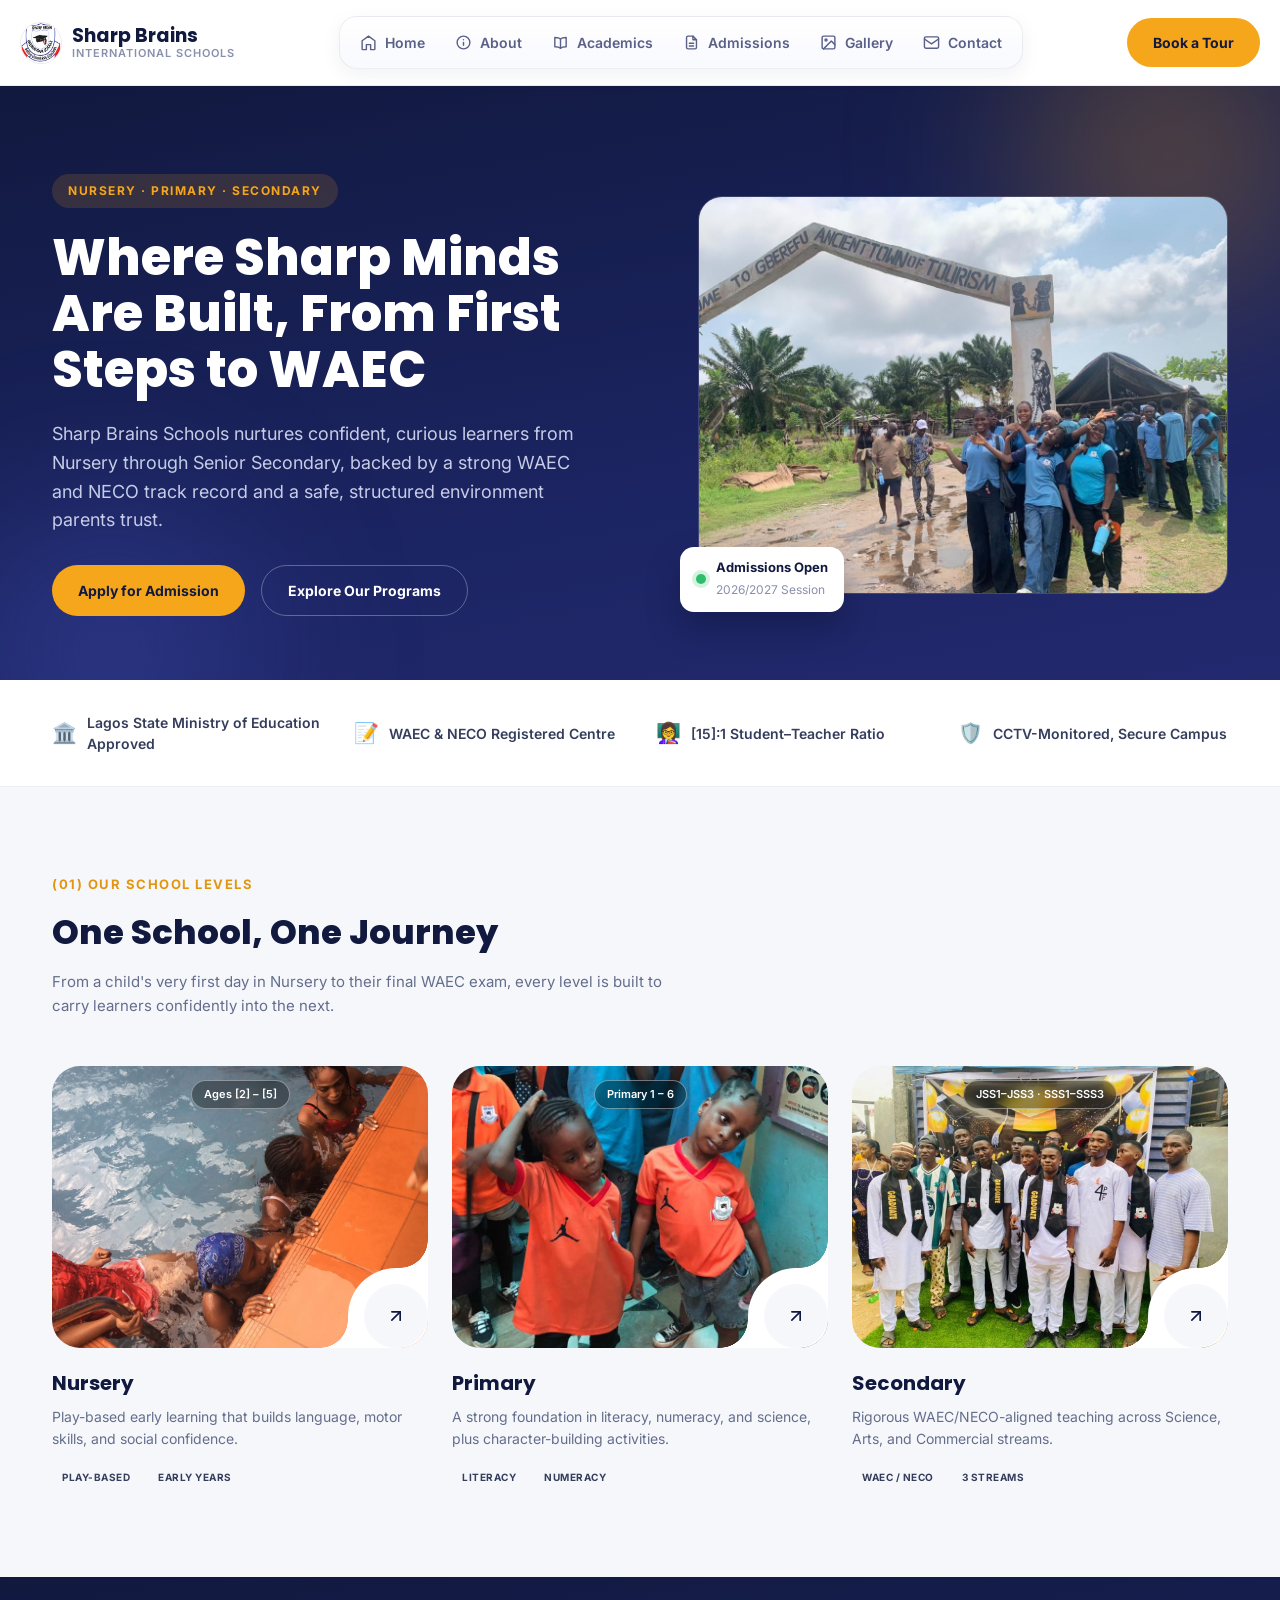
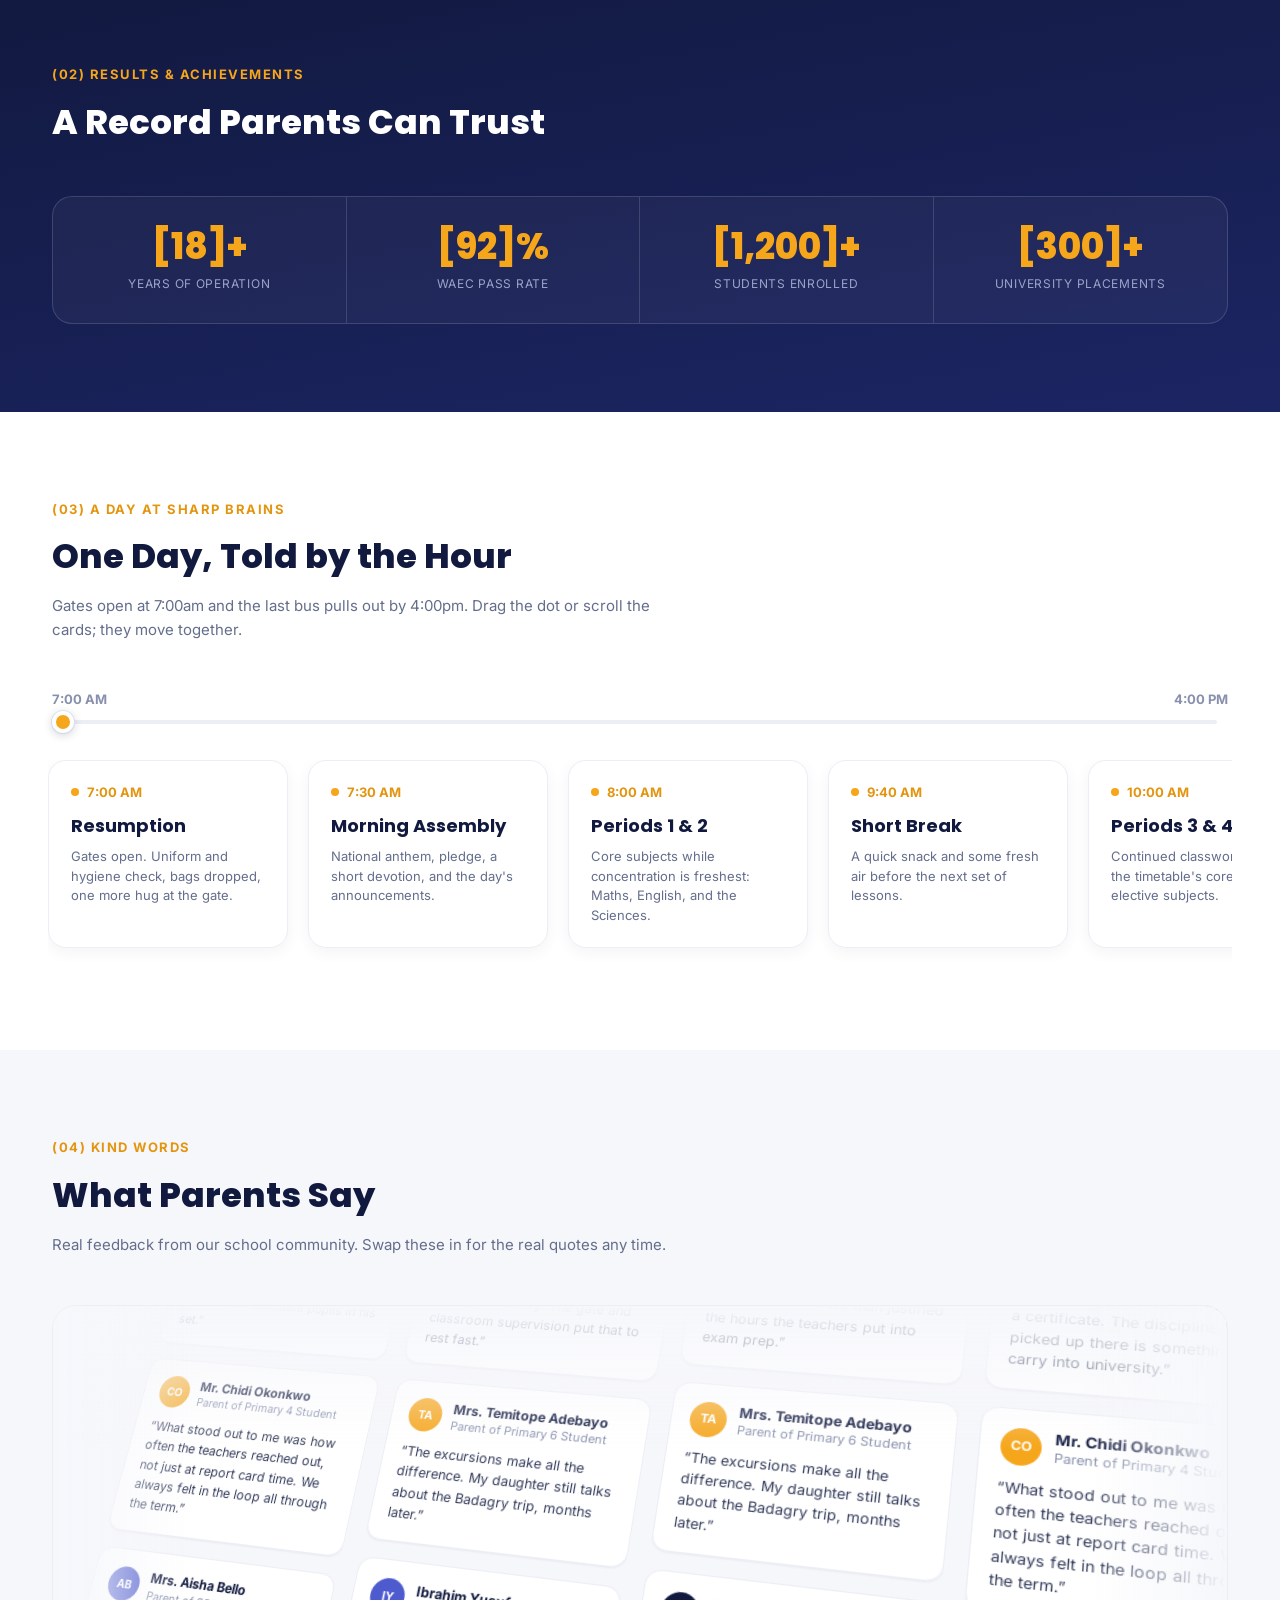
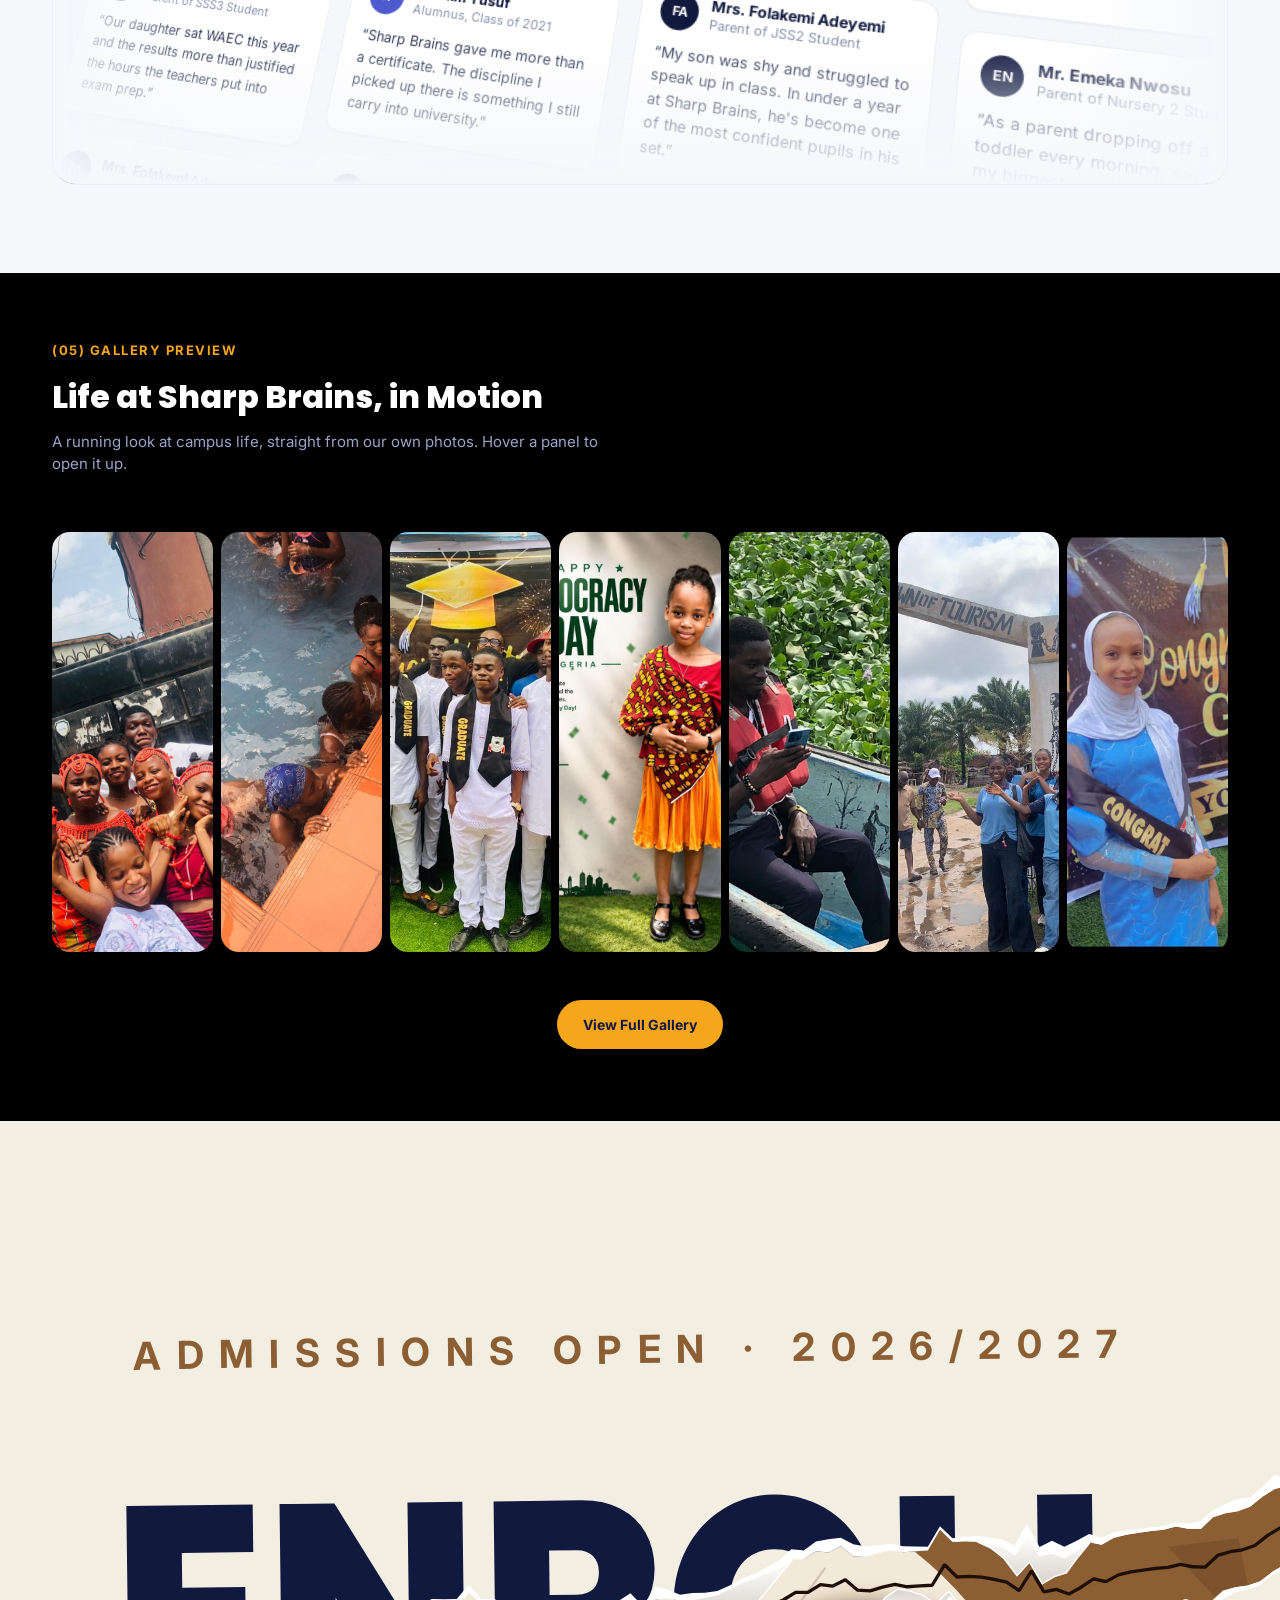
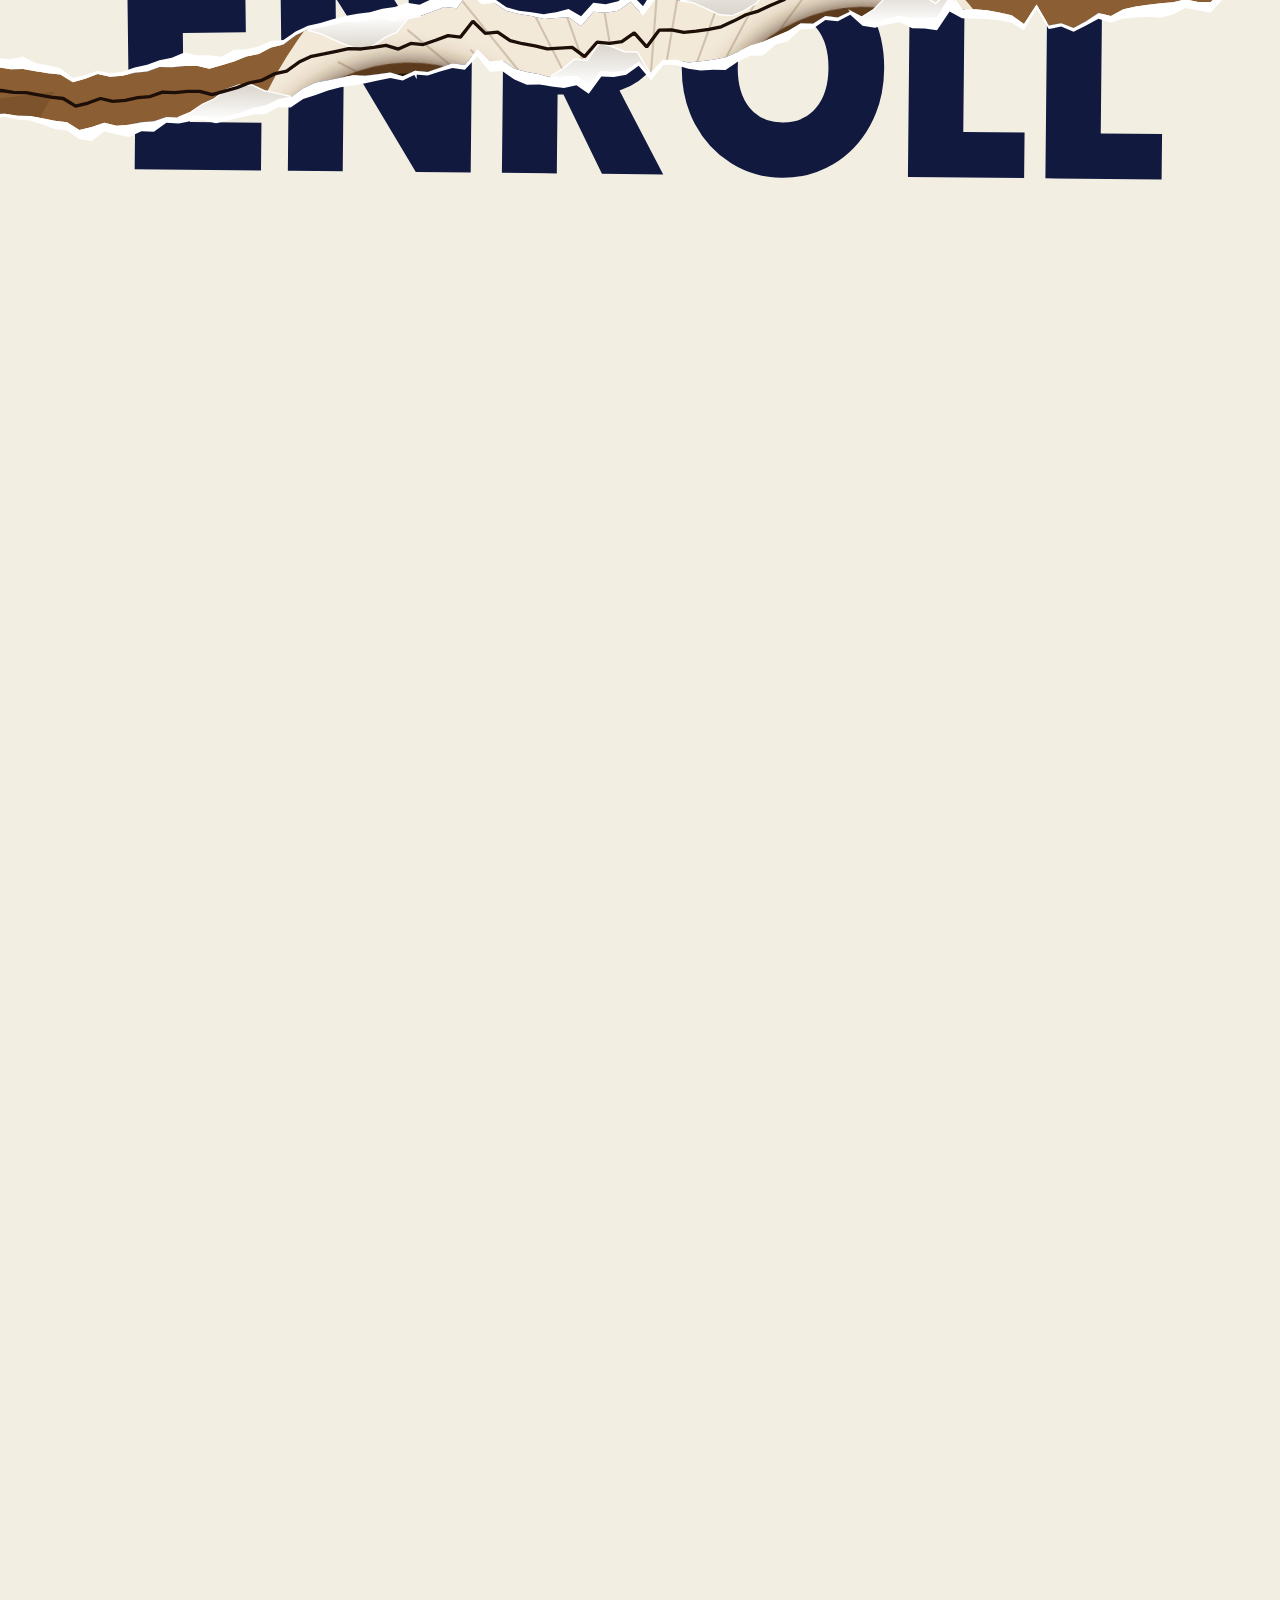
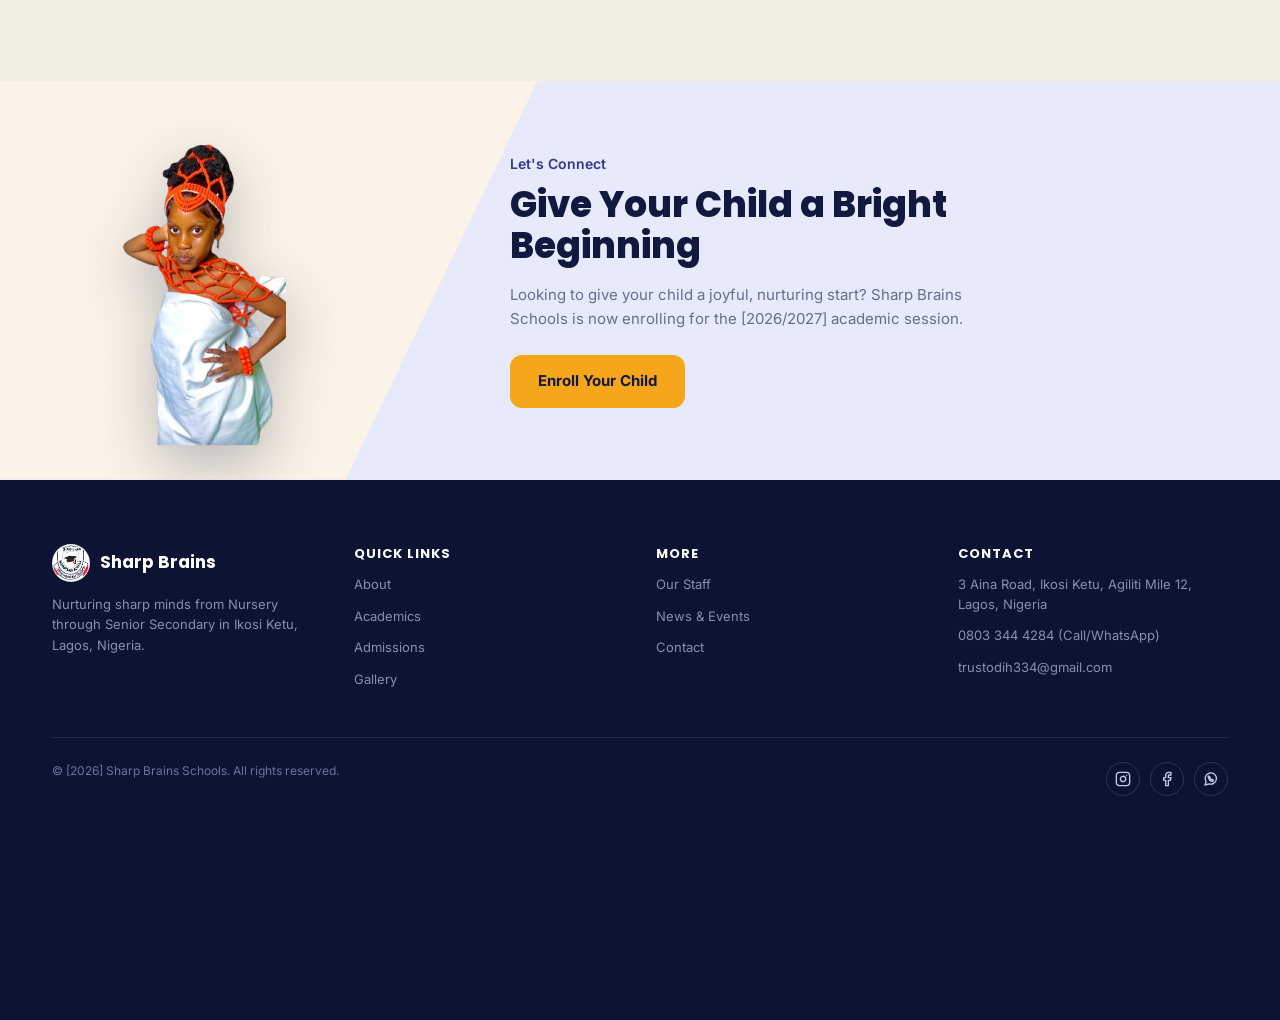
==== commit 06cf8fbb: "Replace the gallery-preview bento grid with a hover-expand elastic gallery Ported 21st.dev's "Elasti" ====
--- a/index.html
+++ b/index.html
@@ -410,37 +410,37 @@
   <div class="container" style="padding-top:64px;padding-bottom:24px;">
     <span class="eyebrow-dark" style="color:var(--amber);">(05) GALLERY PREVIEW</span>
     <h2 style="color:#fff;font-size:32px;font-weight:800;padding-top:12px;">Life at Sharp Brains, in Motion</h2>
-    <p style="color:#9BA3C9;max-width:560px;padding-top:10px;font-size:15px;">A running look at campus life. Panels below are placeholders; swap in real photos any time.</p>
-  </div>
-  <div class="container">
-    <div class="bento-grid">
-      <a href="gallery.html" class="bento-item big" data-tilt data-tilt-max="6">
+    <p style="color:#9BA3C9;max-width:560px;padding-top:10px;font-size:15px;">A running look at campus life, straight from our own photos. Hover a panel to open it up.</p>
+  </div>
+  <div class="container">
+    <div class="gallery-elastic">
+      <a href="gallery.html" class="gallery-elastic-item">
         <img src="assets/gallery/culture-01-group-gate.jpg" alt="Sharp Brains pupils on Cultural Day">
-        <span class="bento-overlay"><span>Cultural Day</span></span>
-      </a>
-      <a href="gallery.html" class="bento-item wide">
+        <span class="gallery-elastic-cap"><span>Cultural Day</span></span>
+      </a>
+      <a href="gallery.html" class="gallery-elastic-item">
         <img src="assets/gallery/sports-01-pool.jpg" alt="Sharp Brains pupils at the pool">
-        <span class="bento-overlay"><span>Sports &amp; Swimming</span></span>
-      </a>
-      <a href="gallery.html" class="bento-item">
+        <span class="gallery-elastic-cap"><span>Sports &amp; Swimming</span></span>
+      </a>
+      <a href="gallery.html" class="gallery-elastic-item">
         <img src="assets/gallery/grad-03-boys-group.jpg" alt="Sharp Brains graduation day">
-        <span class="bento-overlay"><span>Graduation Day</span></span>
-      </a>
-      <a href="gallery.html" class="bento-item">
+        <span class="gallery-elastic-cap"><span>Graduation Day</span></span>
+      </a>
+      <a href="gallery.html" class="gallery-elastic-item">
         <img src="assets/gallery/event-democracy-day-2.jpg" alt="Sharp Brains Democracy Day event">
-        <span class="bento-overlay"><span>Democracy Day</span></span>
-      </a>
-      <a href="gallery.html" class="bento-item wide">
+        <span class="gallery-elastic-cap"><span>Democracy Day</span></span>
+      </a>
+      <a href="gallery.html" class="gallery-elastic-item">
         <img src="assets/gallery/trip-14-boat-ride-a.jpg" alt="Sharp Brains pupils on a boat ride excursion">
-        <span class="bento-overlay"><span>Excursions</span></span>
-      </a>
-      <a href="gallery.html" class="bento-item">
+        <span class="gallery-elastic-cap"><span>Excursions</span></span>
+      </a>
+      <a href="gallery.html" class="gallery-elastic-item">
         <img src="assets/gallery/trip-03-badagry-gate.jpg" alt="Sharp Brains pupils on an educational excursion">
-        <span class="bento-overlay"><span>Field Trips</span></span>
-      </a>
-      <a href="gallery.html" class="bento-item">
+        <span class="gallery-elastic-cap"><span>Field Trips</span></span>
+      </a>
+      <a href="gallery.html" class="gallery-elastic-item">
         <img src="assets/gallery/grad-02-girl-sash.jpg" alt="Sharp Brains graduate in sash">
-        <span class="bento-overlay"><span>Our Graduates</span></span>
+        <span class="gallery-elastic-cap"><span>Our Graduates</span></span>
       </a>
     </div>
   </div>
--- a/assets/styles.css
+++ b/assets/styles.css
@@ -1015,61 +1015,83 @@
   .endless-root { height: 420px; }
 }
 
-/* ---------- Bento gallery preview ---------- */
-
-.bento-grid {
-  display: grid;
-  grid-template-columns: repeat(4, 1fr);
-  grid-auto-rows: 160px;
-  gap: 12px;
+/* ---------- Elastic gallery preview (hover-expand accordion) ---------- */
+
+.gallery-elastic {
+  display: flex;
+  gap: 8px;
+  height: 460px;
   padding: 32px 0 8px;
 }
 
-.bento-item {
+.gallery-elastic-item {
   position: relative;
   display: block;
-  border-radius: 14px;
+  flex: 1 1 0%;
+  min-width: 44px;
+  border-radius: 18px;
   overflow: hidden;
   background: #11143A;
-}
-
-.bento-item.big { grid-column: span 2; grid-row: span 2; }
-.bento-item.wide { grid-column: span 2; }
-
-.bento-item img {
+  transition: flex 0.6s cubic-bezier(0.22, 1, 0.36, 1);
+}
+
+.gallery-elastic-item:hover,
+.gallery-elastic-item:focus-visible {
+  flex: 5 1 0%;
+}
+
+.gallery-elastic-item img {
   width: 100%;
   height: 100%;
   object-fit: cover;
   display: block;
-  transition: transform 0.4s ease;
-}
-
-.bento-item:hover img { transform: scale(1.06); }
-
-.bento-overlay {
+}
+
+.gallery-elastic-cap {
   position: absolute;
   inset: 0;
   display: flex;
   align-items: flex-end;
-  padding: 14px;
-  background: linear-gradient(to top, rgba(10,12,38,0.75), rgba(10,12,38,0) 55%);
+  padding: 20px 18px;
+  background: linear-gradient(to top, rgba(10,12,38,0.88), rgba(10,12,38,0) 55%);
   opacity: 0;
-  transition: opacity 0.25s ease;
-}
-
-.bento-item:hover .bento-overlay { opacity: 1; }
-
-.bento-overlay span {
+  transform: translateY(8px);
+  transition: opacity 0.35s ease, transform 0.35s ease;
+}
+
+.gallery-elastic-item:hover .gallery-elastic-cap,
+.gallery-elastic-item:focus-visible .gallery-elastic-cap {
+  opacity: 1;
+  transform: translateY(0);
+}
+
+.gallery-elastic-cap span {
   color: #fff;
-  font-size: 13px;
+  font-size: 14px;
   font-weight: 700;
   letter-spacing: 0.02em;
+  white-space: nowrap;
 }
 
 @media (max-width: 760px) {
-  .bento-grid { grid-template-columns: repeat(2, 1fr); grid-auto-rows: 150px; }
-  .bento-item.big { grid-column: span 2; grid-row: span 1; }
-  .bento-item.wide { grid-column: span 2; }
+  .gallery-elastic {
+    height: 280px;
+    overflow-x: auto;
+    scroll-snap-type: x mandatory;
+    -webkit-overflow-scrolling: touch;
+  }
+  .gallery-elastic-item {
+    flex: 0 0 68%;
+    min-width: 0;
+    scroll-snap-align: start;
+  }
+  .gallery-elastic-item:hover,
+  .gallery-elastic-item:focus-visible { flex: 0 0 68%; }
+  .gallery-elastic-cap {
+    opacity: 1;
+    transform: none;
+    background: linear-gradient(to top, rgba(10,12,38,0.88), rgba(10,12,38,0) 65%);
+  }
 }
 
 /* ---------- Testimonial 3D marquee ---------- */
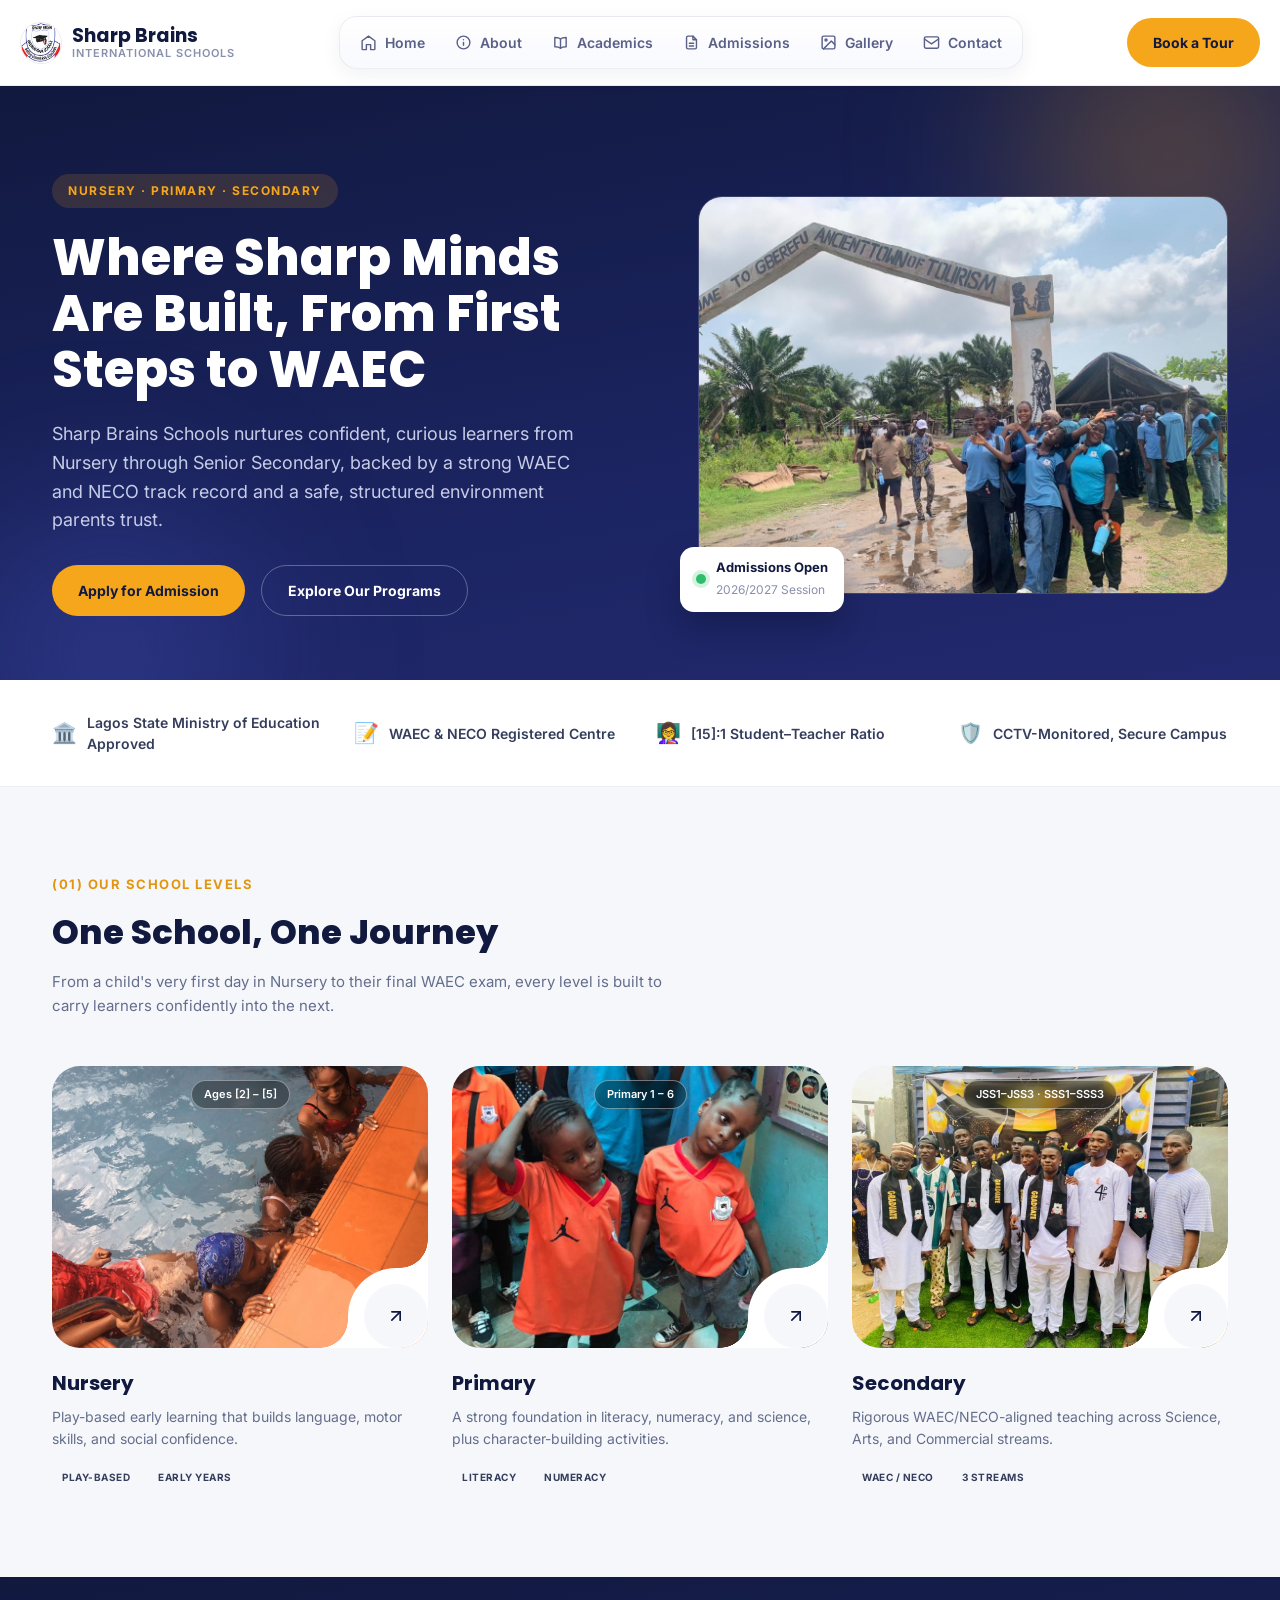
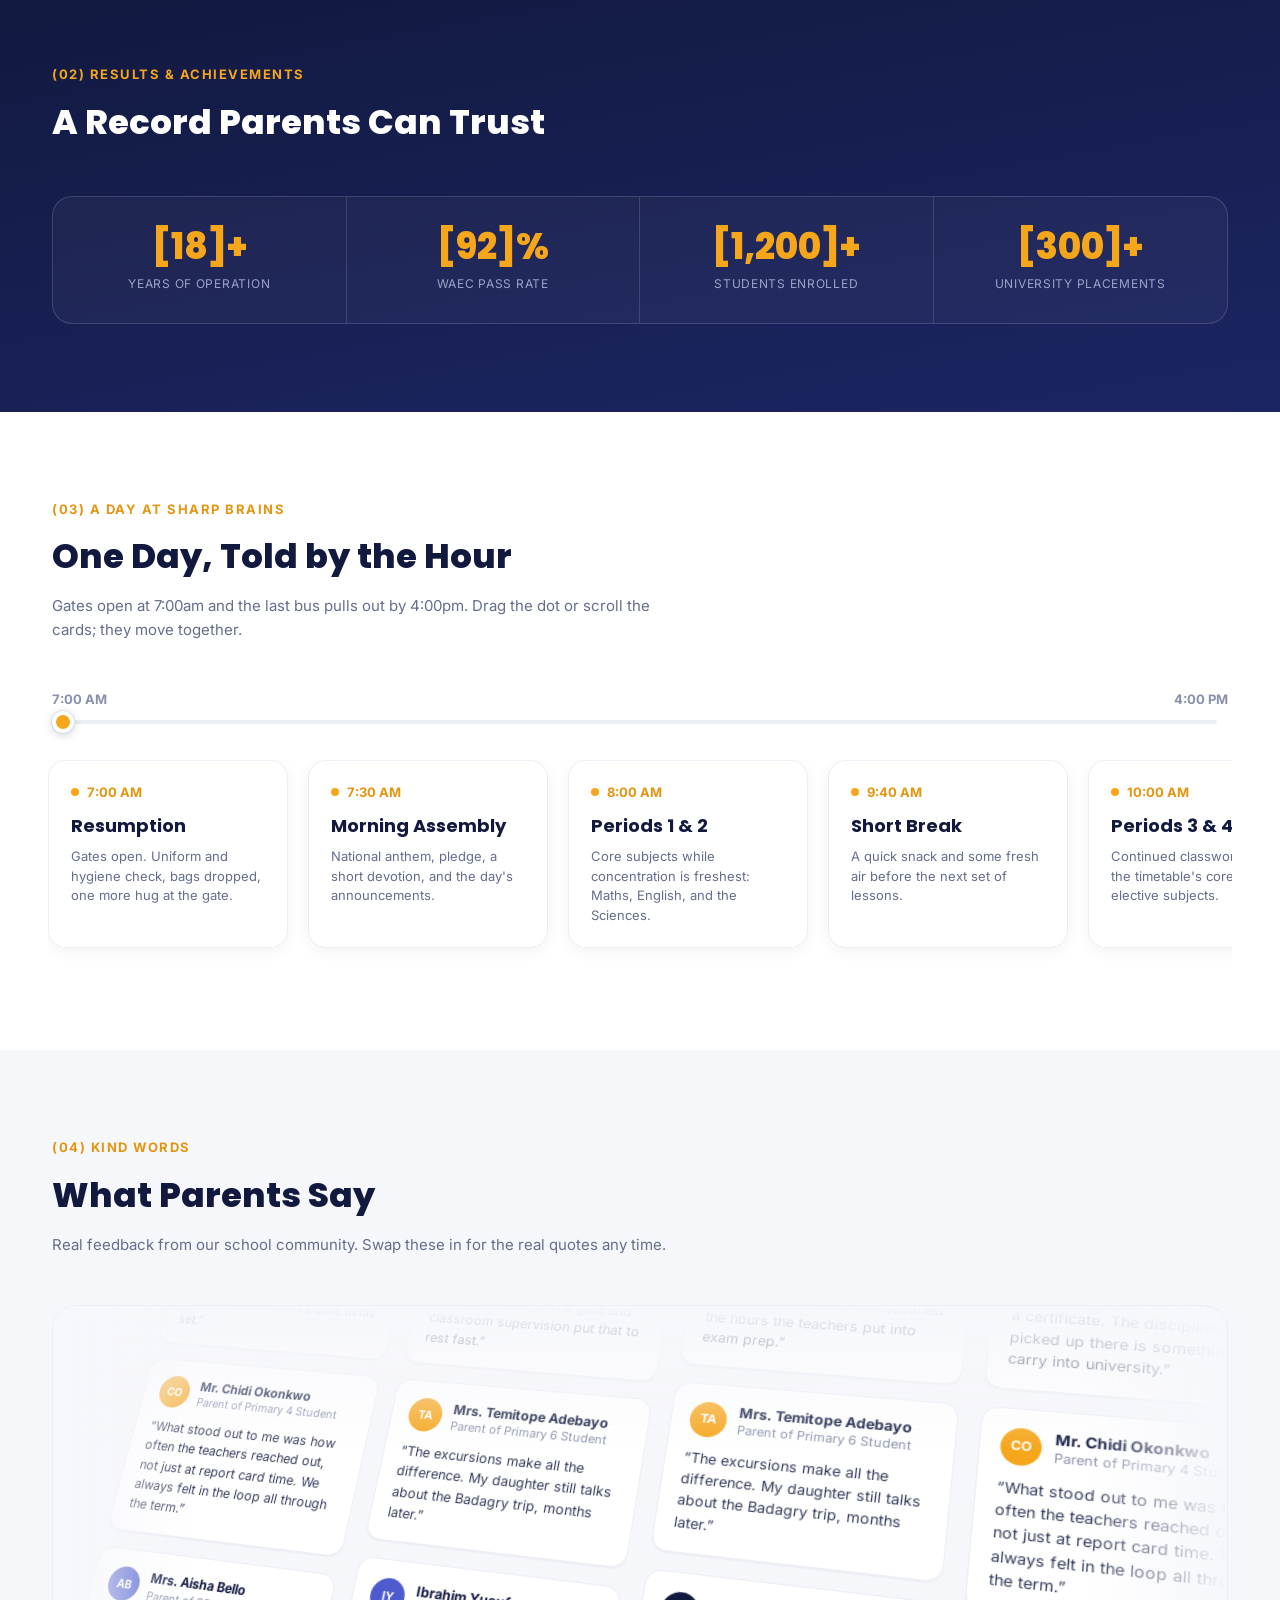
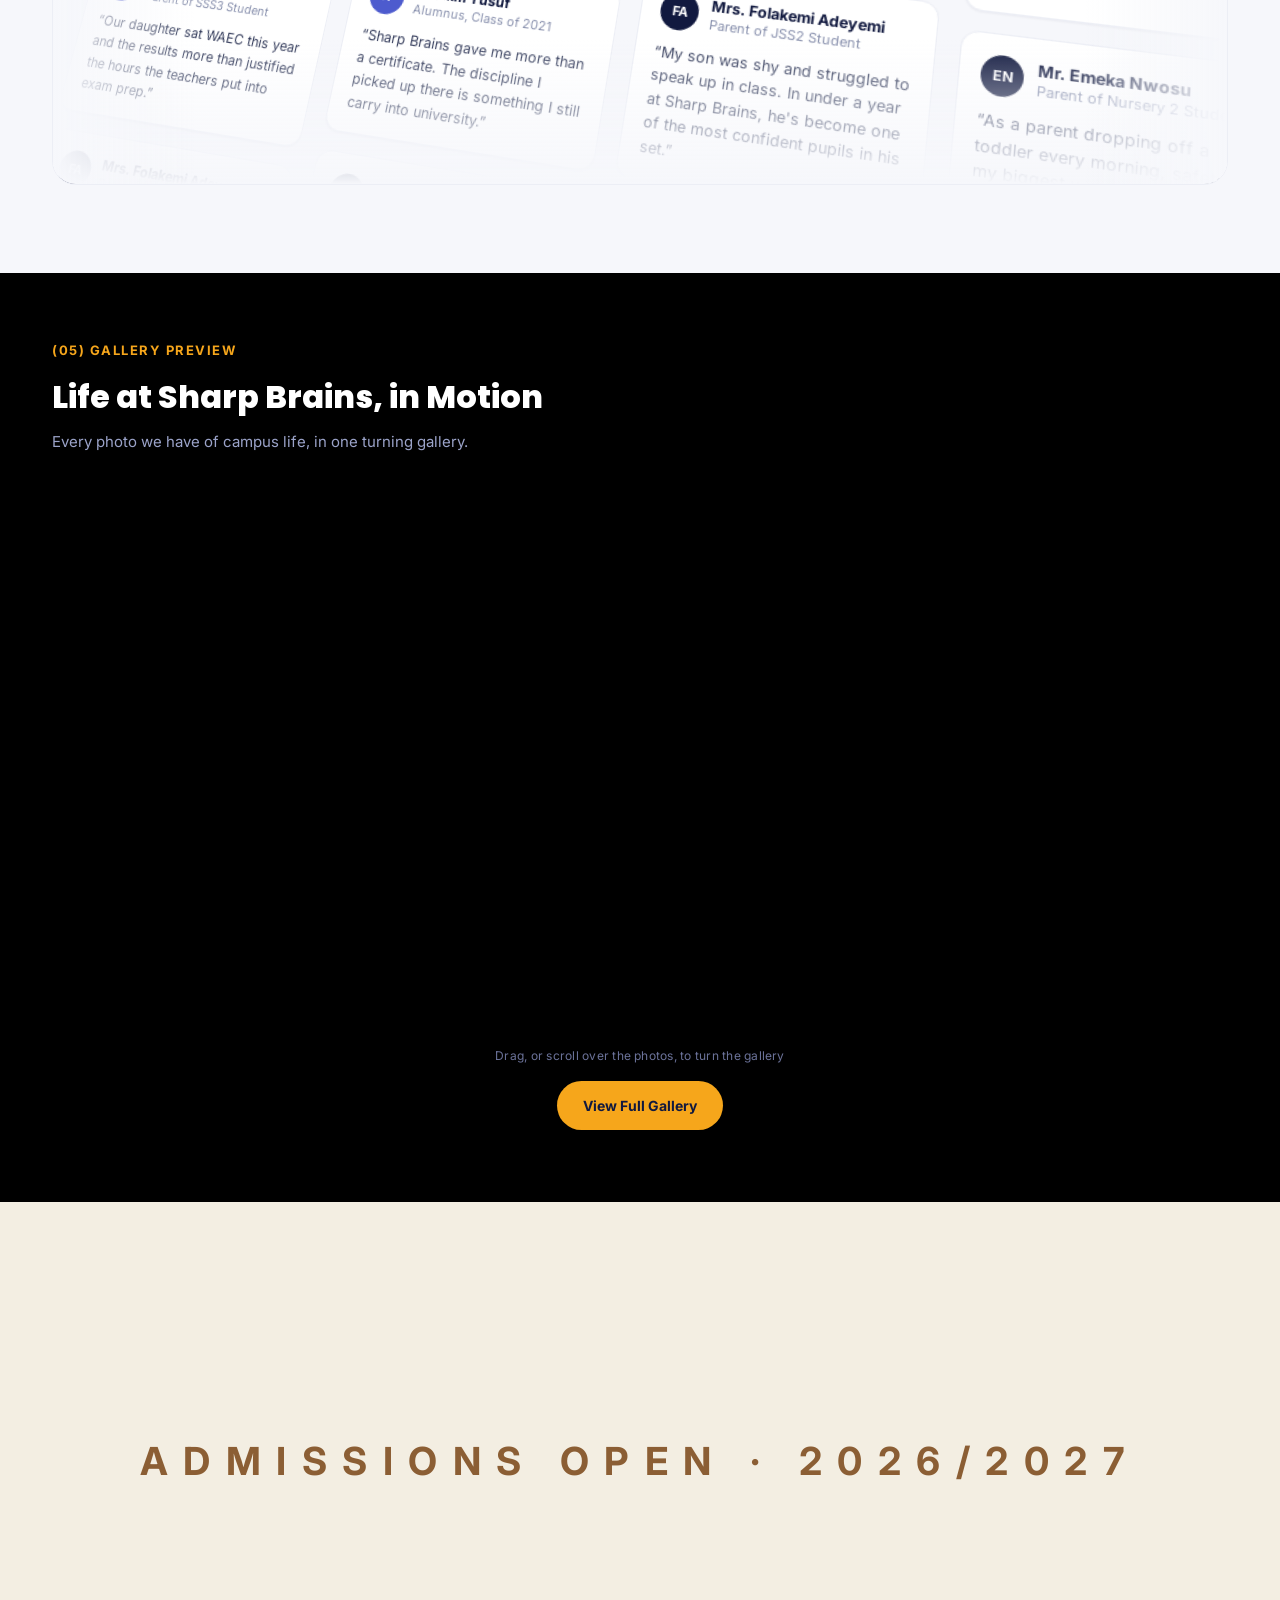
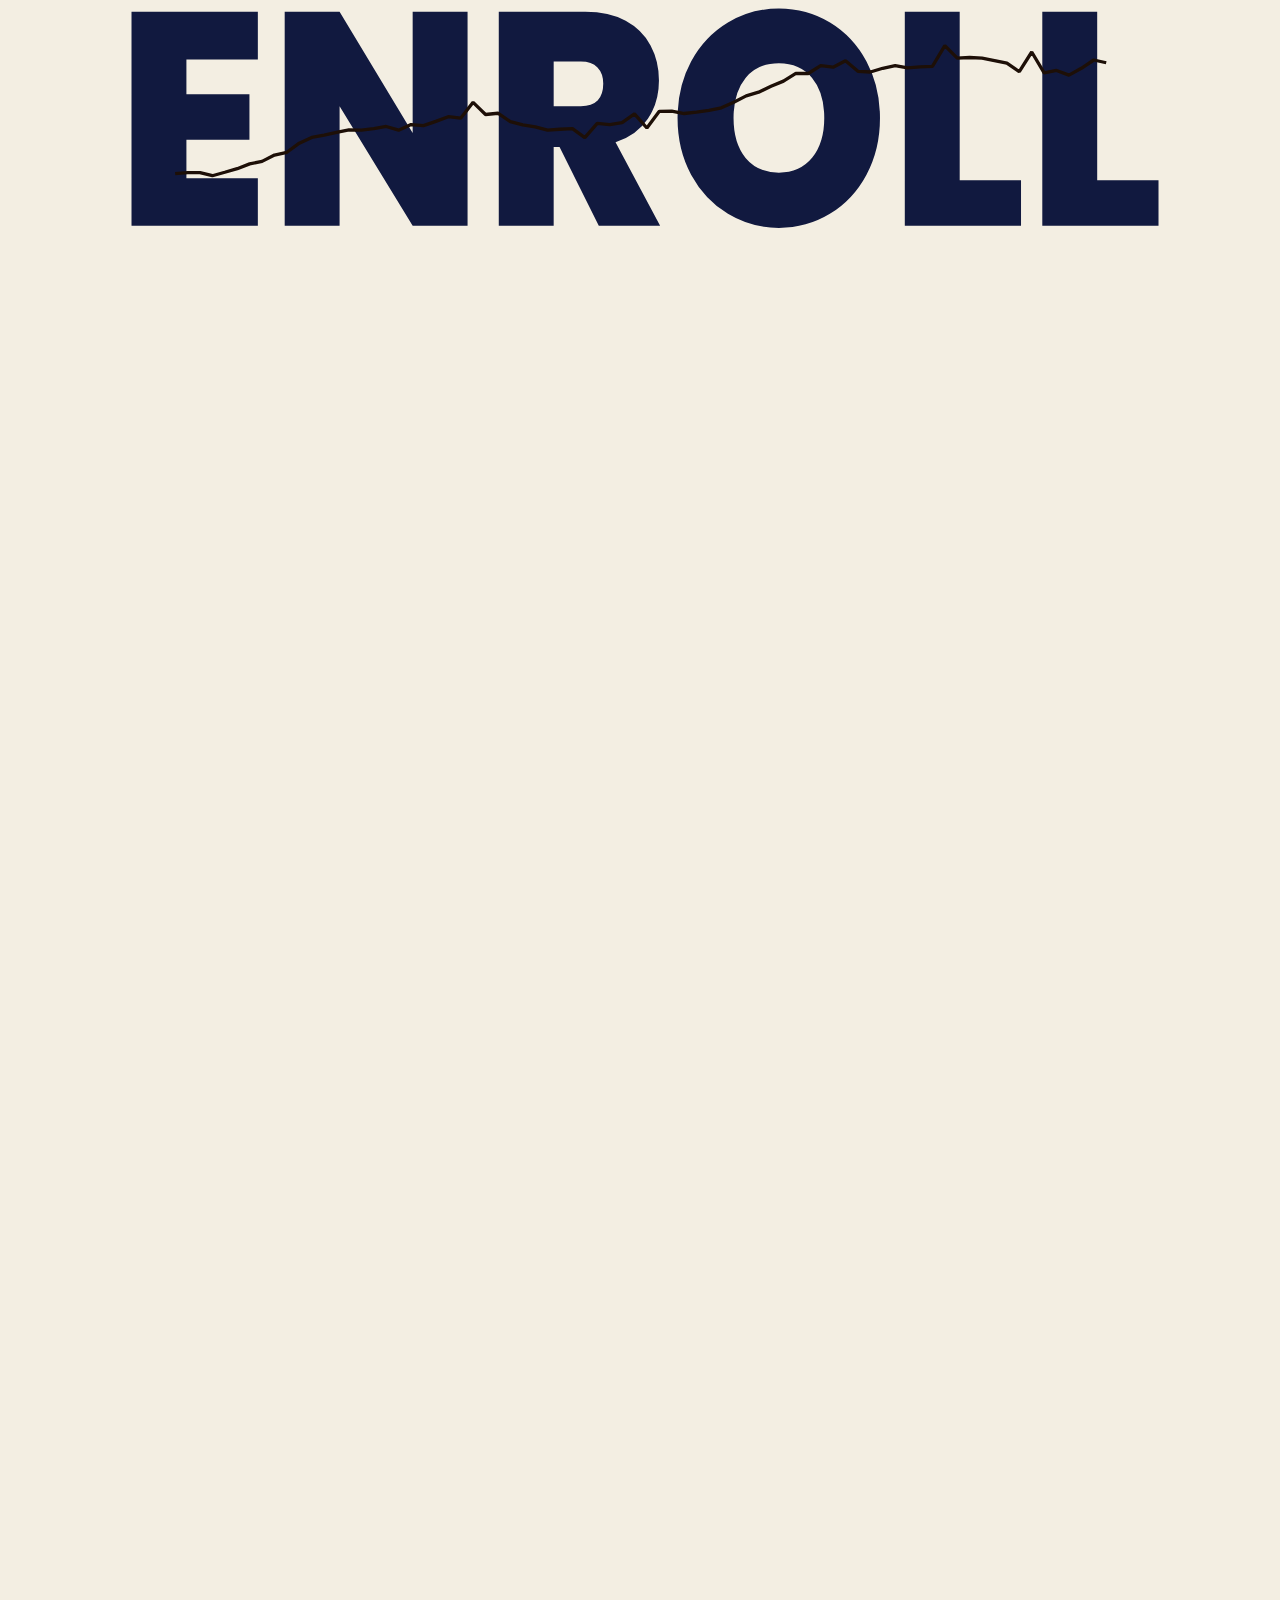
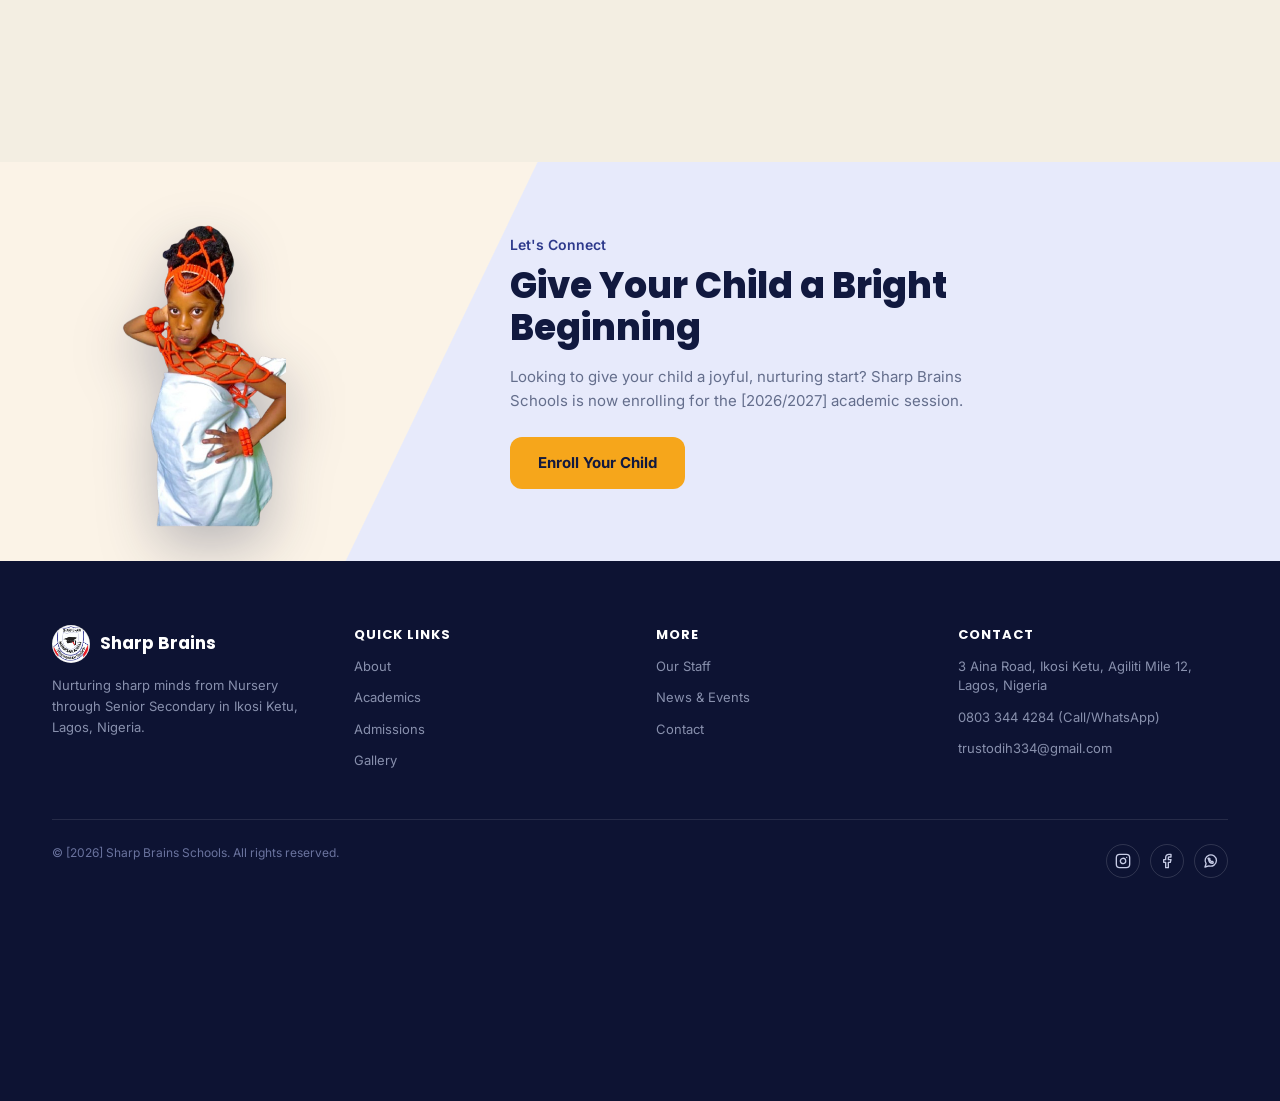
==== commit 46fde835: "Replace the gallery preview with a circular 3D rotating gallery Ported 21st.dev's "Circular Gallery"" ====
--- a/index.html
+++ b/index.html
@@ -410,41 +410,146 @@
   <div class="container" style="padding-top:64px;padding-bottom:24px;">
     <span class="eyebrow-dark" style="color:var(--amber);">(05) GALLERY PREVIEW</span>
     <h2 style="color:#fff;font-size:32px;font-weight:800;padding-top:12px;">Life at Sharp Brains, in Motion</h2>
-    <p style="color:#9BA3C9;max-width:560px;padding-top:10px;font-size:15px;">A running look at campus life, straight from our own photos. Hover a panel to open it up.</p>
-  </div>
-  <div class="container">
-    <div class="gallery-elastic">
-      <a href="gallery.html" class="gallery-elastic-item">
-        <img src="assets/gallery/culture-01-group-gate.jpg" alt="Sharp Brains pupils on Cultural Day">
-        <span class="gallery-elastic-cap"><span>Cultural Day</span></span>
-      </a>
-      <a href="gallery.html" class="gallery-elastic-item">
-        <img src="assets/gallery/sports-01-pool.jpg" alt="Sharp Brains pupils at the pool">
-        <span class="gallery-elastic-cap"><span>Sports &amp; Swimming</span></span>
-      </a>
-      <a href="gallery.html" class="gallery-elastic-item">
-        <img src="assets/gallery/grad-03-boys-group.jpg" alt="Sharp Brains graduation day">
-        <span class="gallery-elastic-cap"><span>Graduation Day</span></span>
-      </a>
-      <a href="gallery.html" class="gallery-elastic-item">
-        <img src="assets/gallery/event-democracy-day-2.jpg" alt="Sharp Brains Democracy Day event">
-        <span class="gallery-elastic-cap"><span>Democracy Day</span></span>
-      </a>
-      <a href="gallery.html" class="gallery-elastic-item">
-        <img src="assets/gallery/trip-14-boat-ride-a.jpg" alt="Sharp Brains pupils on a boat ride excursion">
-        <span class="gallery-elastic-cap"><span>Excursions</span></span>
-      </a>
-      <a href="gallery.html" class="gallery-elastic-item">
-        <img src="assets/gallery/trip-03-badagry-gate.jpg" alt="Sharp Brains pupils on an educational excursion">
-        <span class="gallery-elastic-cap"><span>Field Trips</span></span>
-      </a>
-      <a href="gallery.html" class="gallery-elastic-item">
-        <img src="assets/gallery/grad-02-girl-sash.jpg" alt="Sharp Brains graduate in sash">
-        <span class="gallery-elastic-cap"><span>Our Graduates</span></span>
-      </a>
-    </div>
-  </div>
-  <div style="text-align:center;padding:40px 24px 72px;">
+    <p style="color:#9BA3C9;max-width:560px;padding-top:10px;font-size:15px;">Every photo we have of campus life, in one turning gallery.</p>
+  </div>
+  <div class="circ-gallery-stage" data-circ-gallery>
+    <div class="circ-gallery-ring">
+      <div class="circ-gallery-item">
+        <img src="assets/gallery/trip-01-museum-group.jpg" alt="Sharp Brains pupils on a museum excursion" loading="lazy">
+        <div class="circ-gallery-cap"><span class="tag">Field Trip</span><span class="title">Museum Visit</span></div>
+      </div>
+      <div class="circ-gallery-item">
+        <img src="assets/gallery/trip-02-horse-ride.jpg" alt="Sharp Brains pupil on a horseback ride excursion" loading="lazy">
+        <div class="circ-gallery-cap"><span class="tag">Field Trip</span><span class="title">Horseback Ride</span></div>
+      </div>
+      <div class="circ-gallery-item">
+        <img src="assets/gallery/trip-03-badagry-gate.jpg" alt="Sharp Brains pupils on an educational excursion to Badagry" loading="lazy">
+        <div class="circ-gallery-cap"><span class="tag">Field Trip</span><span class="title">Badagry Heritage Gate</span></div>
+      </div>
+      <div class="circ-gallery-item">
+        <img src="assets/gallery/trip-04-baracoon-group.jpg" alt="Sharp Brains pupils visiting the Badagry baracoon" loading="lazy">
+        <div class="circ-gallery-cap"><span class="tag">Field Trip</span><span class="title">Badagry Baracoon</span></div>
+      </div>
+      <div class="circ-gallery-item">
+        <img src="assets/gallery/trip-05-beach-group.jpg" alt="Sharp Brains pupils on a beach excursion" loading="lazy">
+        <div class="circ-gallery-cap"><span class="tag">Field Trip</span><span class="title">Beach Excursion</span></div>
+      </div>
+      <div class="circ-gallery-item">
+        <img src="assets/gallery/trip-06-aquarium-visit.jpg" alt="Sharp Brains pupils on an aquarium visit" loading="lazy">
+        <div class="circ-gallery-cap"><span class="tag">Field Trip</span><span class="title">Aquarium Visit</span></div>
+      </div>
+      <div class="circ-gallery-item">
+        <img src="assets/gallery/trip-07-indoor-group.jpg" alt="Sharp Brains Primary pupils on an excursion" loading="lazy">
+        <div class="circ-gallery-cap"><span class="tag">Field Trip</span><span class="title">Primary Excursion</span></div>
+      </div>
+      <div class="circ-gallery-item">
+        <img src="assets/gallery/trip-08-bamboo-forest-a.jpg" alt="Sharp Brains pupils walking through a bamboo forest" loading="lazy">
+        <div class="circ-gallery-cap"><span class="tag">Field Trip</span><span class="title">Bamboo Forest Walk</span></div>
+      </div>
+      <div class="circ-gallery-item">
+        <img src="assets/gallery/trip-08-bamboo-forest-b.jpg" alt="Sharp Brains pupils walking through a bamboo forest" loading="lazy">
+        <div class="circ-gallery-cap"><span class="tag">Field Trip</span><span class="title">Bamboo Forest Walk</span></div>
+      </div>
+      <div class="circ-gallery-item">
+        <img src="assets/gallery/trip-09-pond-lineup.jpg" alt="Sharp Brains pupils on a nature walk" loading="lazy">
+        <div class="circ-gallery-cap"><span class="tag">Field Trip</span><span class="title">Nature Walk</span></div>
+      </div>
+      <div class="circ-gallery-item">
+        <img src="assets/gallery/trip-10-badagry-monument.jpg" alt="Sharp Brains pupils at a Badagry monument" loading="lazy">
+        <div class="circ-gallery-cap"><span class="tag">Field Trip</span><span class="title">Badagry Monument</span></div>
+      </div>
+      <div class="circ-gallery-item">
+        <img src="assets/gallery/trip-11-horse-ride-b.jpg" alt="Sharp Brains pupil on a horseback ride excursion" loading="lazy">
+        <div class="circ-gallery-cap"><span class="tag">Field Trip</span><span class="title">Horseback Ride</span></div>
+      </div>
+      <div class="circ-gallery-item">
+        <img src="assets/gallery/trip-12-horse-ride-c.jpg" alt="Sharp Brains pupil on a horseback ride excursion" loading="lazy">
+        <div class="circ-gallery-cap"><span class="tag">Field Trip</span><span class="title">Horseback Ride</span></div>
+      </div>
+      <div class="circ-gallery-item">
+        <img src="assets/gallery/trip-13-horse-ride-d.jpg" alt="Sharp Brains pupil on a horseback ride excursion" loading="lazy">
+        <div class="circ-gallery-cap"><span class="tag">Field Trip</span><span class="title">Horseback Ride</span></div>
+      </div>
+      <div class="circ-gallery-item">
+        <img src="assets/gallery/trip-14-boat-ride-a.jpg" alt="Sharp Brains pupils on a boat ride excursion" loading="lazy">
+        <div class="circ-gallery-cap"><span class="tag">Field Trip</span><span class="title">Boat Ride Excursion</span></div>
+      </div>
+      <div class="circ-gallery-item">
+        <img src="assets/gallery/trip-15-boat-ride-b.jpg" alt="Sharp Brains pupils on a boat ride excursion" loading="lazy">
+        <div class="circ-gallery-cap"><span class="tag">Field Trip</span><span class="title">Boat Ride Excursion</span></div>
+      </div>
+      <div class="circ-gallery-item">
+        <img src="assets/gallery/trip-16-boat-ride-c.jpg" alt="Sharp Brains pupils on a boat ride excursion" loading="lazy">
+        <div class="circ-gallery-cap"><span class="tag">Field Trip</span><span class="title">Boat Ride Excursion</span></div>
+      </div>
+      <div class="circ-gallery-item">
+        <img src="assets/gallery/event-democracy-day-1.jpg" alt="Sharp Brains Democracy Day celebration" loading="lazy">
+        <div class="circ-gallery-cap"><span class="tag">School Event</span><span class="title">Democracy Day</span></div>
+      </div>
+      <div class="circ-gallery-item">
+        <img src="assets/gallery/event-democracy-day-2.jpg" alt="Sharp Brains Democracy Day celebration" loading="lazy">
+        <div class="circ-gallery-cap"><span class="tag">School Event</span><span class="title">Democracy Day</span></div>
+      </div>
+      <div class="circ-gallery-item">
+        <img src="assets/gallery/event-democracy-day-3.jpg" alt="Sharp Brains Democracy Day celebration" loading="lazy">
+        <div class="circ-gallery-cap"><span class="tag">School Event</span><span class="title">Democracy Day</span></div>
+      </div>
+      <div class="circ-gallery-item">
+        <img src="assets/gallery/culture-01-group-gate.jpg" alt="Sharp Brains pupils on Cultural Day" loading="lazy">
+        <div class="circ-gallery-cap"><span class="tag">Culture Day</span><span class="title">Cultural Day</span></div>
+      </div>
+      <div class="circ-gallery-item">
+        <img src="assets/gallery/culture-02-four-girls.jpg" alt="Sharp Brains pupils on Cultural Day" loading="lazy">
+        <div class="circ-gallery-cap"><span class="tag">Culture Day</span><span class="title">Cultural Day</span></div>
+      </div>
+      <div class="circ-gallery-item">
+        <img src="assets/gallery/culture-03-studio-girl.jpg" alt="Sharp Brains pupil on Cultural Day" loading="lazy">
+        <div class="circ-gallery-cap"><span class="tag">Culture Day</span><span class="title">Cultural Day</span></div>
+      </div>
+      <div class="circ-gallery-item">
+        <img src="assets/gallery/culture-04-group-indoor.jpg" alt="Sharp Brains pupils on Cultural Day" loading="lazy">
+        <div class="circ-gallery-cap"><span class="tag">Culture Day</span><span class="title">Cultural Day</span></div>
+      </div>
+      <div class="circ-gallery-item">
+        <img src="assets/gallery/culture-05-dance.jpg" alt="Sharp Brains pupils dancing on Cultural Day" loading="lazy">
+        <div class="circ-gallery-cap"><span class="tag">Culture Day</span><span class="title">Cultural Day Dance</span></div>
+      </div>
+      <div class="circ-gallery-item">
+        <img src="assets/gallery/grad-01-boys-native.jpg" alt="Sharp Brains graduation day" loading="lazy">
+        <div class="circ-gallery-cap"><span class="tag">Secondary</span><span class="title">Graduation Day</span></div>
+      </div>
+      <div class="circ-gallery-item">
+        <img src="assets/gallery/grad-02-girl-sash.jpg" alt="Sharp Brains graduate in sash" loading="lazy">
+        <div class="circ-gallery-cap"><span class="tag">Secondary</span><span class="title">Graduation Day</span></div>
+      </div>
+      <div class="circ-gallery-item">
+        <img src="assets/gallery/grad-03-boys-group.jpg" alt="Sharp Brains graduation day" loading="lazy">
+        <div class="circ-gallery-cap"><span class="tag">Secondary</span><span class="title">Graduation Day</span></div>
+      </div>
+      <div class="circ-gallery-item">
+        <img src="assets/gallery/grad-04-girls-purple.jpg" alt="Sharp Brains graduation day" loading="lazy">
+        <div class="circ-gallery-cap"><span class="tag">Secondary</span><span class="title">Graduation Day</span></div>
+      </div>
+      <div class="circ-gallery-item">
+        <img src="assets/gallery/sports-01-pool.jpg" alt="Sharp Brains pupils at the pool" loading="lazy">
+        <div class="circ-gallery-cap"><span class="tag">Sports</span><span class="title">Swimming</span></div>
+      </div>
+      <div class="circ-gallery-item">
+        <img src="assets/gallery/sports-02-house-trophy.jpg" alt="Sharp Brains pupils with a house sports trophy" loading="lazy">
+        <div class="circ-gallery-cap"><span class="tag">Sports</span><span class="title">House Trophy</span></div>
+      </div>
+      <div class="circ-gallery-item">
+        <img src="assets/gallery/staff-01-gallery-visit.jpg" alt="Sharp Brains staff on an outing" loading="lazy">
+        <div class="circ-gallery-cap"><span class="tag">Our Team</span><span class="title">Staff Outing</span></div>
+      </div>
+      <div class="circ-gallery-item">
+        <img src="assets/gallery/staff-02-beach.jpg" alt="Sharp Brains staff on a beach outing" loading="lazy">
+        <div class="circ-gallery-cap"><span class="tag">Our Team</span><span class="title">Staff Outing</span></div>
+      </div>
+    </div>
+  </div>
+  <p class="circ-gallery-hint">Drag, or scroll over the photos, to turn the gallery</p>
+  <div style="text-align:center;padding:16px 24px 72px;">
     <a href="gallery.html" class="btn btn-amber">View Full Gallery</a>
   </div>
 </section>
@@ -458,6 +563,7 @@
 </section>
 
 <script src="https://cdn.jsdelivr.net/npm/gsap@3.12.5/dist/gsap.min.js"></script>
+<script src="assets/gallery-circular.js"></script>
 <script src="assets/owl-tear-reveal.js"></script>
 <script src="assets/day-timeline.js"></script>
 <script src="assets/tilt-3d.js"></script>
--- a/assets/styles.css
+++ b/assets/styles.css
@@ -1015,83 +1015,113 @@
   .endless-root { height: 420px; }
 }
 
-/* ---------- Elastic gallery preview (hover-expand accordion) ---------- */
-
-.gallery-elastic {
-  display: flex;
-  gap: 8px;
-  height: 460px;
-  padding: 32px 0 8px;
-}
-
-.gallery-elastic-item {
-  position: relative;
-  display: block;
-  flex: 1 1 0%;
-  min-width: 44px;
-  border-radius: 18px;
+/* ---------- Circular 3D gallery preview ---------- */
+
+.circ-gallery-stage {
+  position: relative;
+  width: 100%;
+  height: 560px;
+  perspective: 1800px;
+  touch-action: pan-y;
+  cursor: grab;
+}
+
+.circ-gallery-stage.is-dragging {
+  cursor: grabbing;
+}
+
+.circ-gallery-ring {
+  position: relative;
+  width: 100%;
+  height: 100%;
+  transform-style: preserve-3d;
+  will-change: transform;
+}
+
+.circ-gallery-item {
+  position: absolute;
+  left: 50%;
+  top: 50%;
+  width: 170px;
+  height: 230px;
+  margin-left: -85px;
+  margin-top: -115px;
+  border-radius: 16px;
   overflow: hidden;
   background: #11143A;
-  transition: flex 0.6s cubic-bezier(0.22, 1, 0.36, 1);
-}
-
-.gallery-elastic-item:hover,
-.gallery-elastic-item:focus-visible {
-  flex: 5 1 0%;
-}
-
-.gallery-elastic-item img {
+  border: 1px solid rgba(255,255,255,0.12);
+  box-shadow: 0 20px 44px rgba(0,0,0,0.4);
+  backface-visibility: hidden;
+}
+
+.circ-gallery-item img {
   width: 100%;
   height: 100%;
   object-fit: cover;
   display: block;
-}
-
-.gallery-elastic-cap {
-  position: absolute;
-  inset: 0;
+  pointer-events: none;
+  -webkit-user-drag: none;
+}
+
+.circ-gallery-cap {
+  position: absolute;
+  inset: auto 0 0 0;
+  padding: 14px 14px 12px;
+  background: linear-gradient(to top, rgba(5,6,27,0.92), rgba(5,6,27,0) 72%);
   display: flex;
-  align-items: flex-end;
-  padding: 20px 18px;
-  background: linear-gradient(to top, rgba(10,12,38,0.88), rgba(10,12,38,0) 55%);
-  opacity: 0;
-  transform: translateY(8px);
-  transition: opacity 0.35s ease, transform 0.35s ease;
-}
-
-.gallery-elastic-item:hover .gallery-elastic-cap,
-.gallery-elastic-item:focus-visible .gallery-elastic-cap {
-  opacity: 1;
-  transform: translateY(0);
-}
-
-.gallery-elastic-cap span {
+  flex-direction: column;
+  gap: 2px;
+}
+
+.circ-gallery-cap .tag {
+  color: var(--amber);
+  font-size: 10px;
+  font-weight: 700;
+  letter-spacing: 0.08em;
+  text-transform: uppercase;
+}
+
+.circ-gallery-cap .title {
   color: #fff;
-  font-size: 14px;
+  font-size: 13px;
   font-weight: 700;
+  line-height: 1.3;
+}
+
+.circ-gallery-hint {
+  text-align: center;
+  color: #6B7299;
+  font-size: 12px;
   letter-spacing: 0.02em;
-  white-space: nowrap;
-}
-
-@media (max-width: 760px) {
-  .gallery-elastic {
-    height: 280px;
-    overflow-x: auto;
-    scroll-snap-type: x mandatory;
-    -webkit-overflow-scrolling: touch;
+  padding-top: 10px;
+}
+
+@media (prefers-reduced-motion: reduce) {
+  .circ-gallery-hint { opacity: 0.8; }
+}
+
+@media (max-width: 980px) {
+  .circ-gallery-stage { height: 420px; perspective: 1300px; }
+  .circ-gallery-item {
+    width: 130px;
+    height: 175px;
+    margin-left: -65px;
+    margin-top: -87px;
   }
-  .gallery-elastic-item {
-    flex: 0 0 68%;
-    min-width: 0;
-    scroll-snap-align: start;
+}
+
+@media (max-width: 640px) {
+  .circ-gallery-stage { height: 320px; perspective: 900px; }
+  .circ-gallery-item {
+    width: 100px;
+    height: 135px;
+    margin-left: -50px;
+    margin-top: -67px;
+    border-radius: 12px;
   }
-  .gallery-elastic-item:hover,
-  .gallery-elastic-item:focus-visible { flex: 0 0 68%; }
-  .gallery-elastic-cap {
-    opacity: 1;
-    transform: none;
-    background: linear-gradient(to top, rgba(10,12,38,0.88), rgba(10,12,38,0) 65%);
-  }
+  .circ-gallery-cap { padding: 8px 8px 7px; }
+  .circ-gallery-cap .title { font-size: 11px; }
+  .circ-gallery-cap .tag { font-size: 8px; }
 }
 
 /* ---------- Testimonial 3D marquee ---------- */
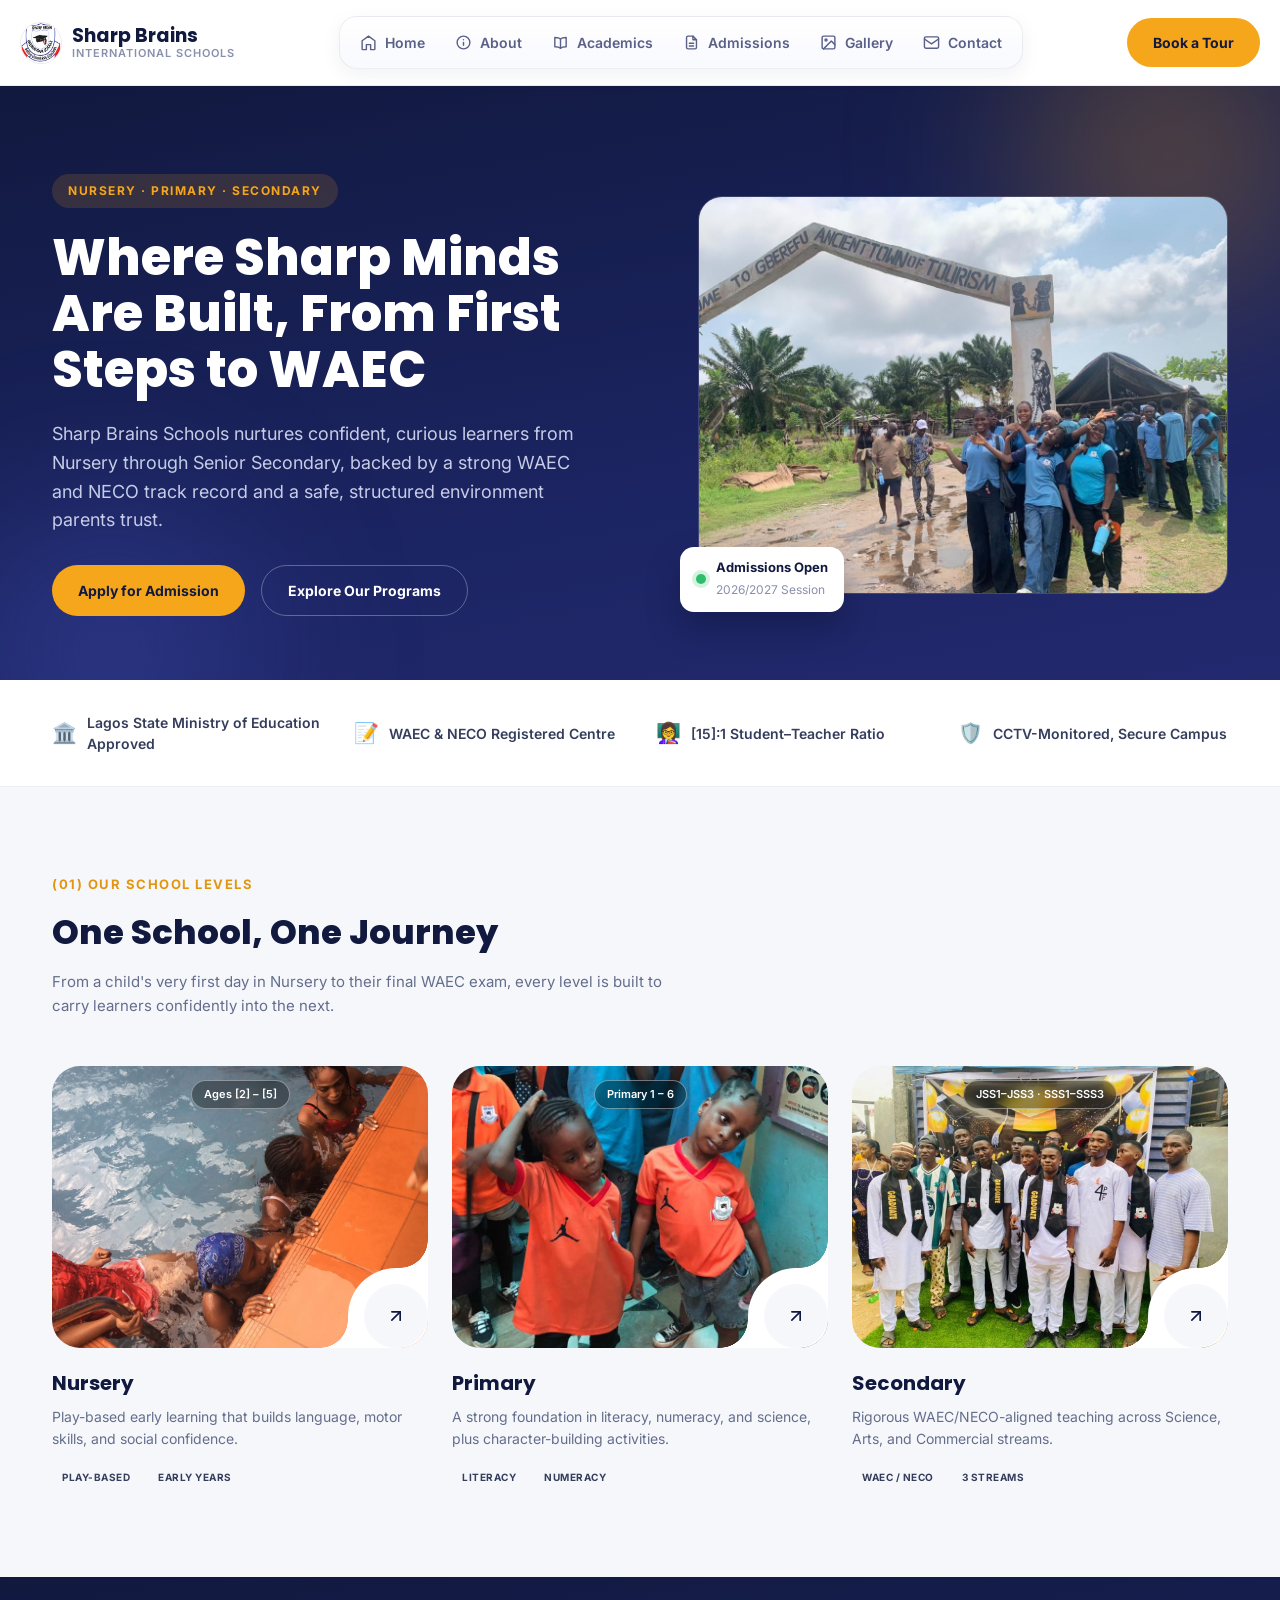
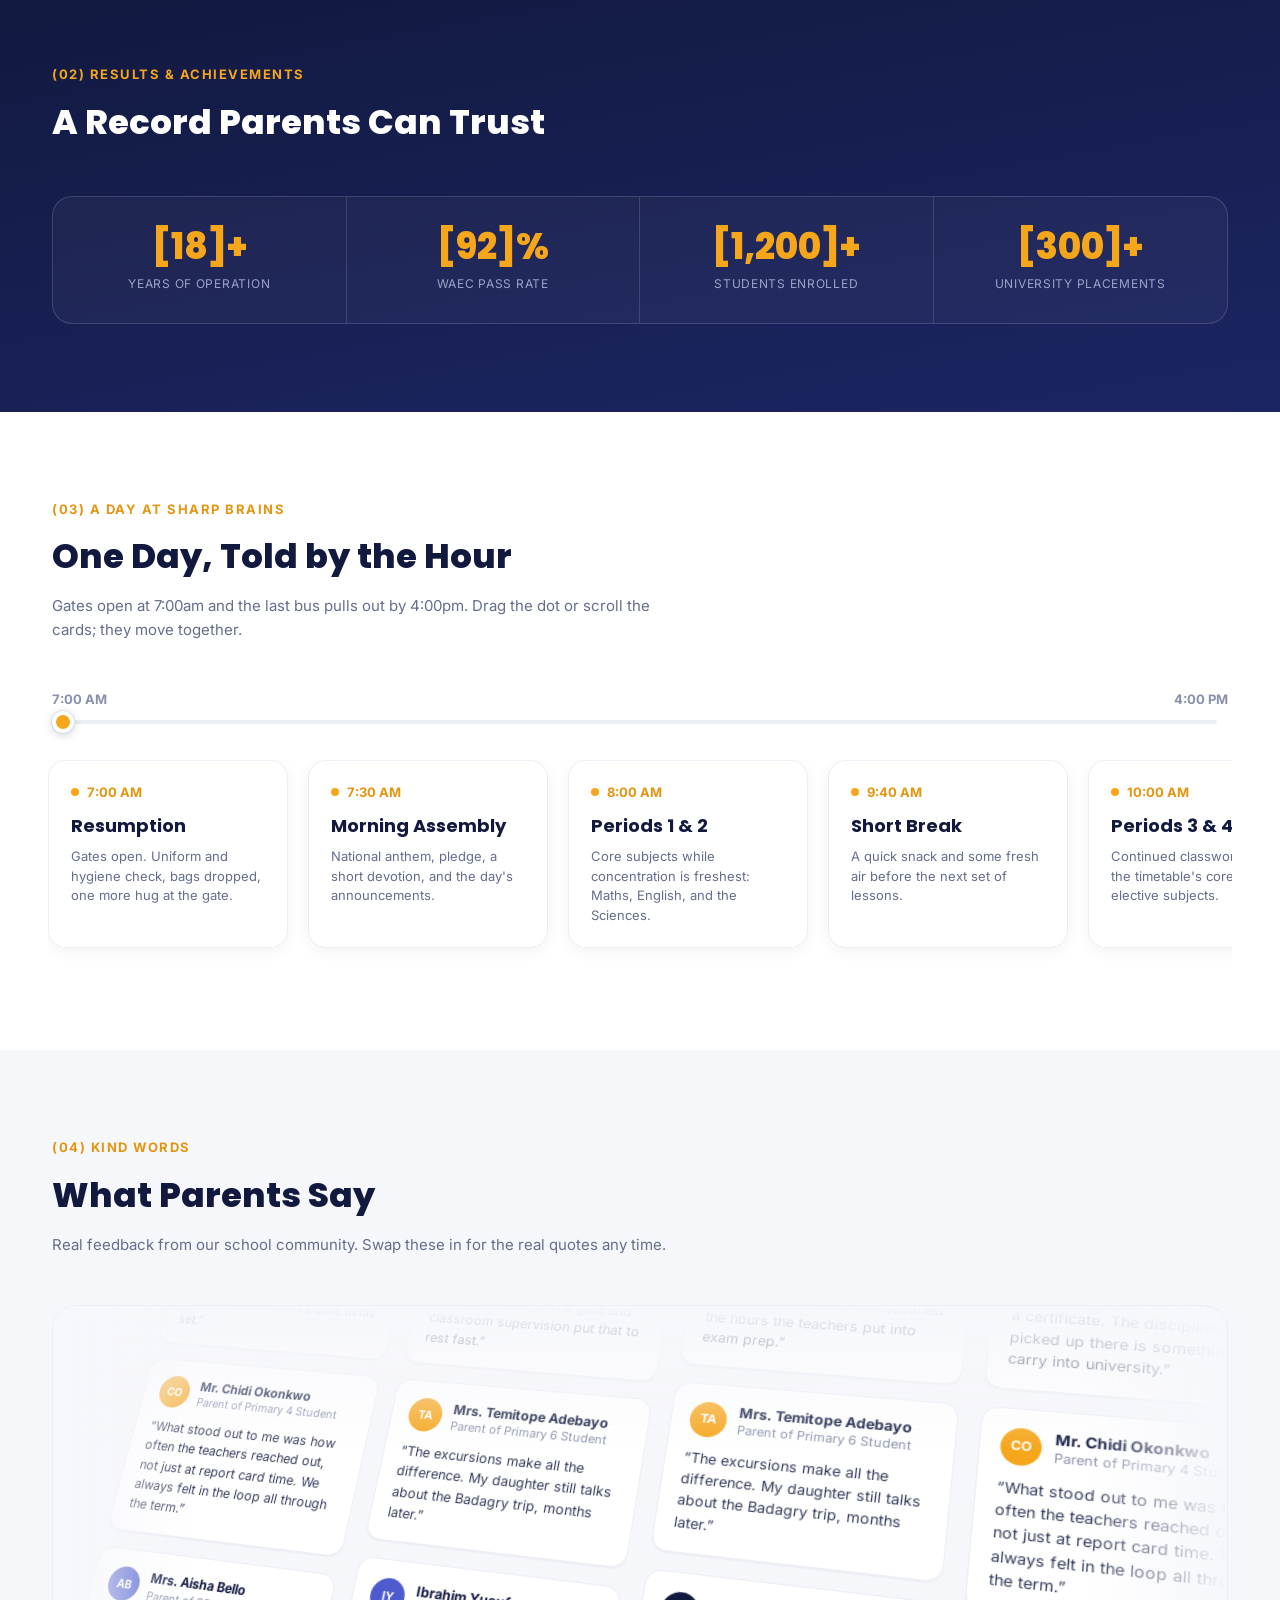
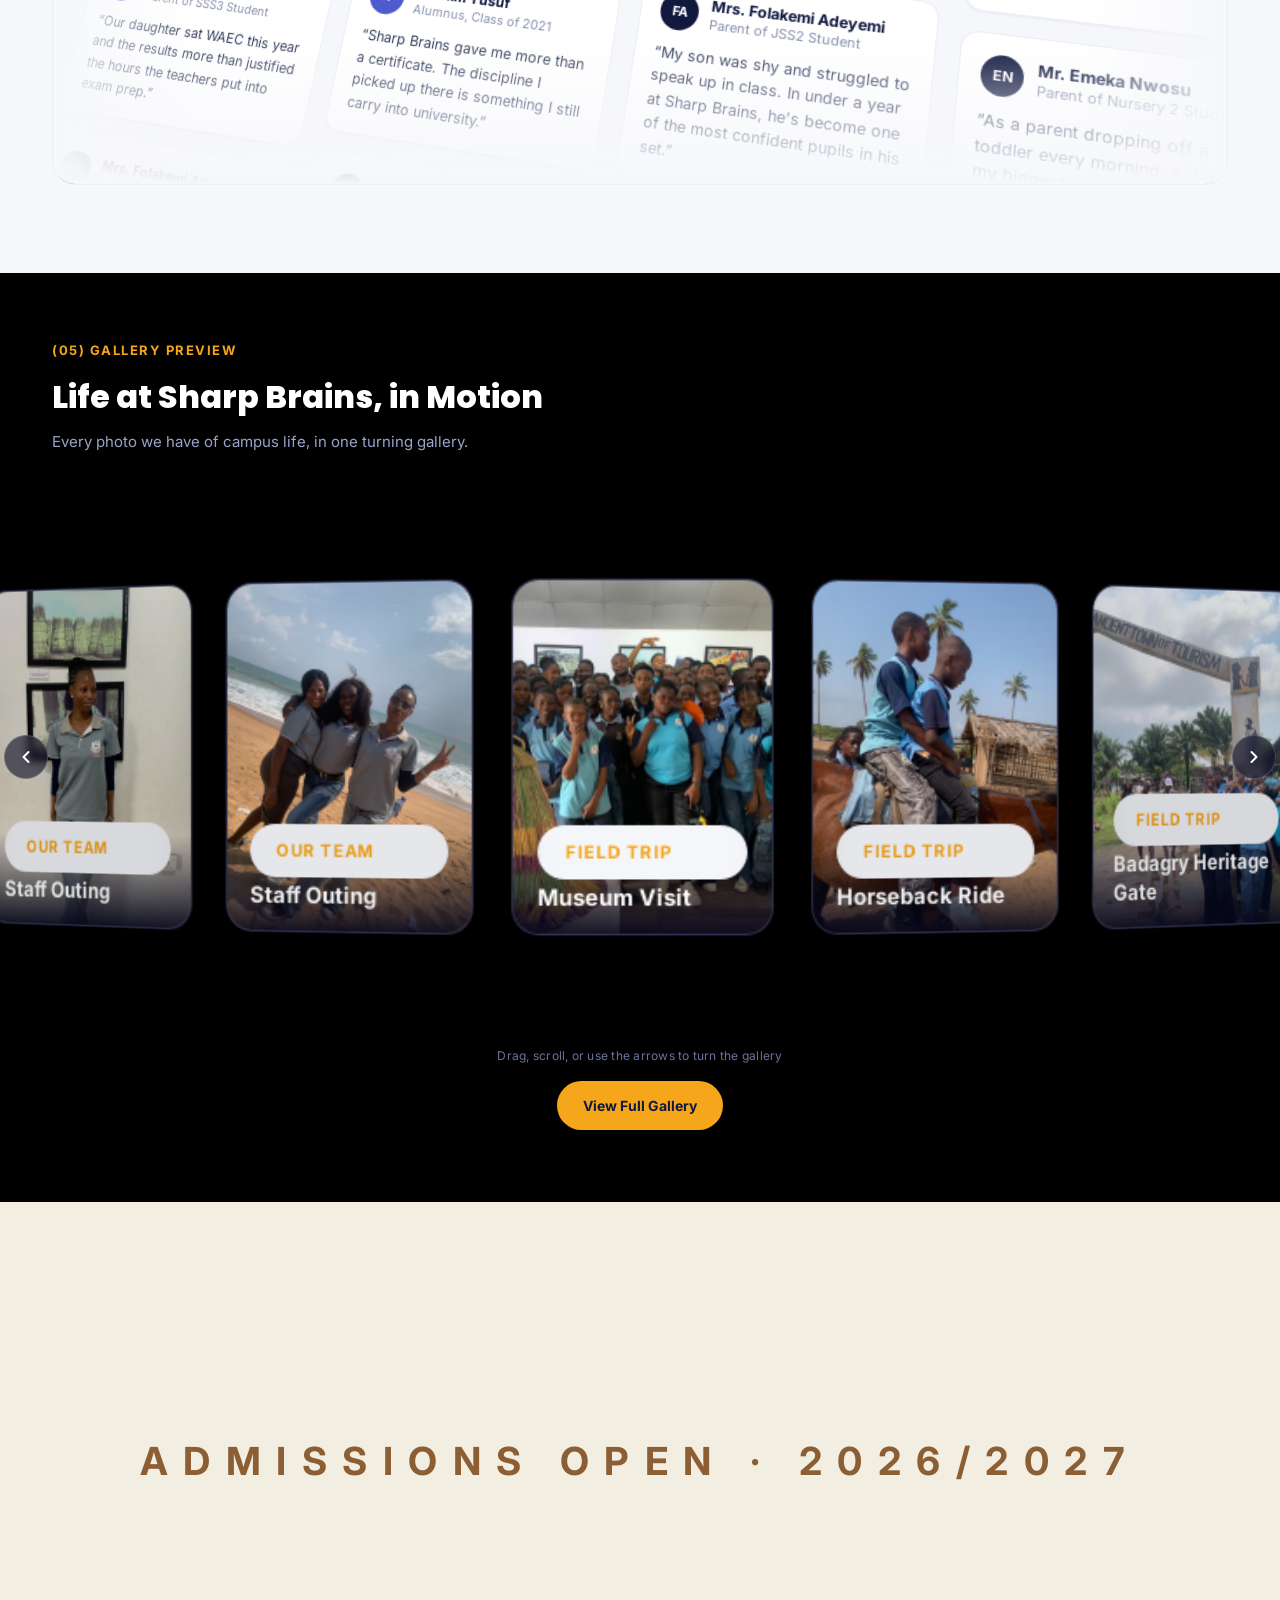
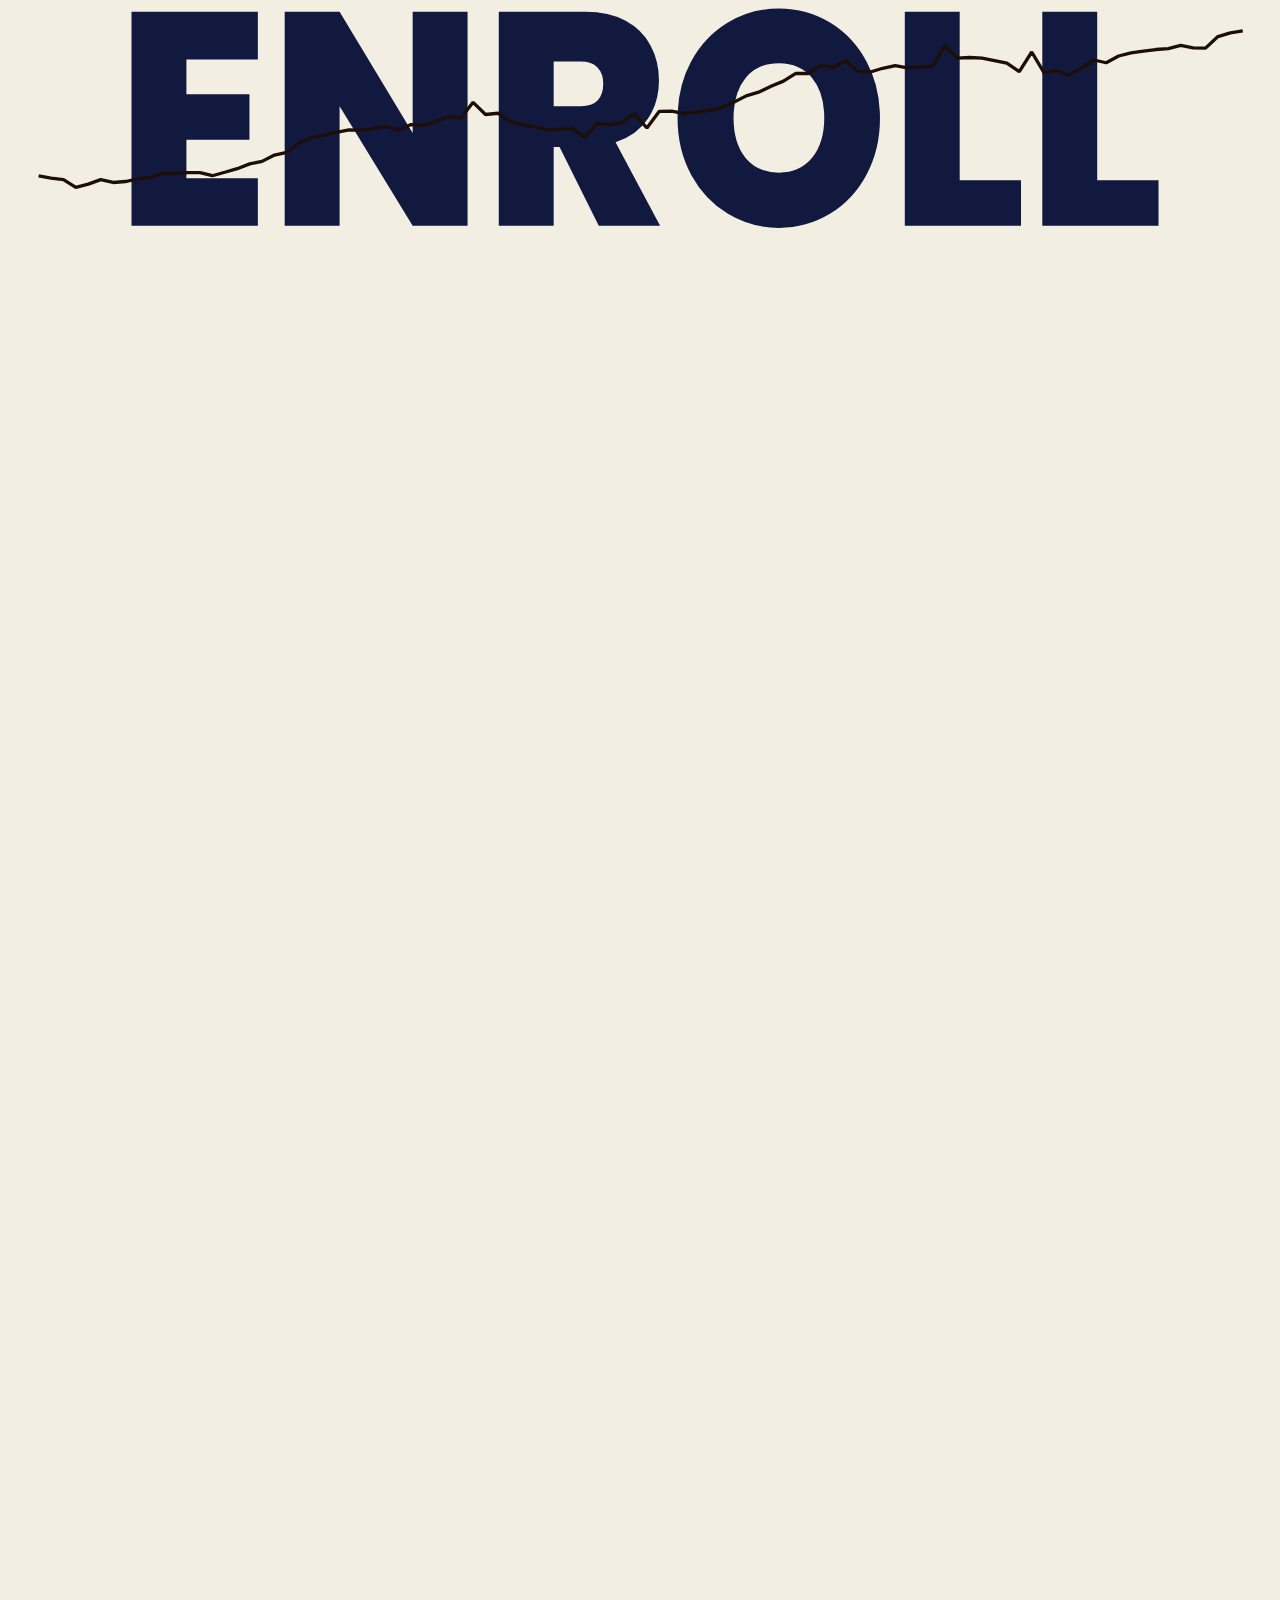
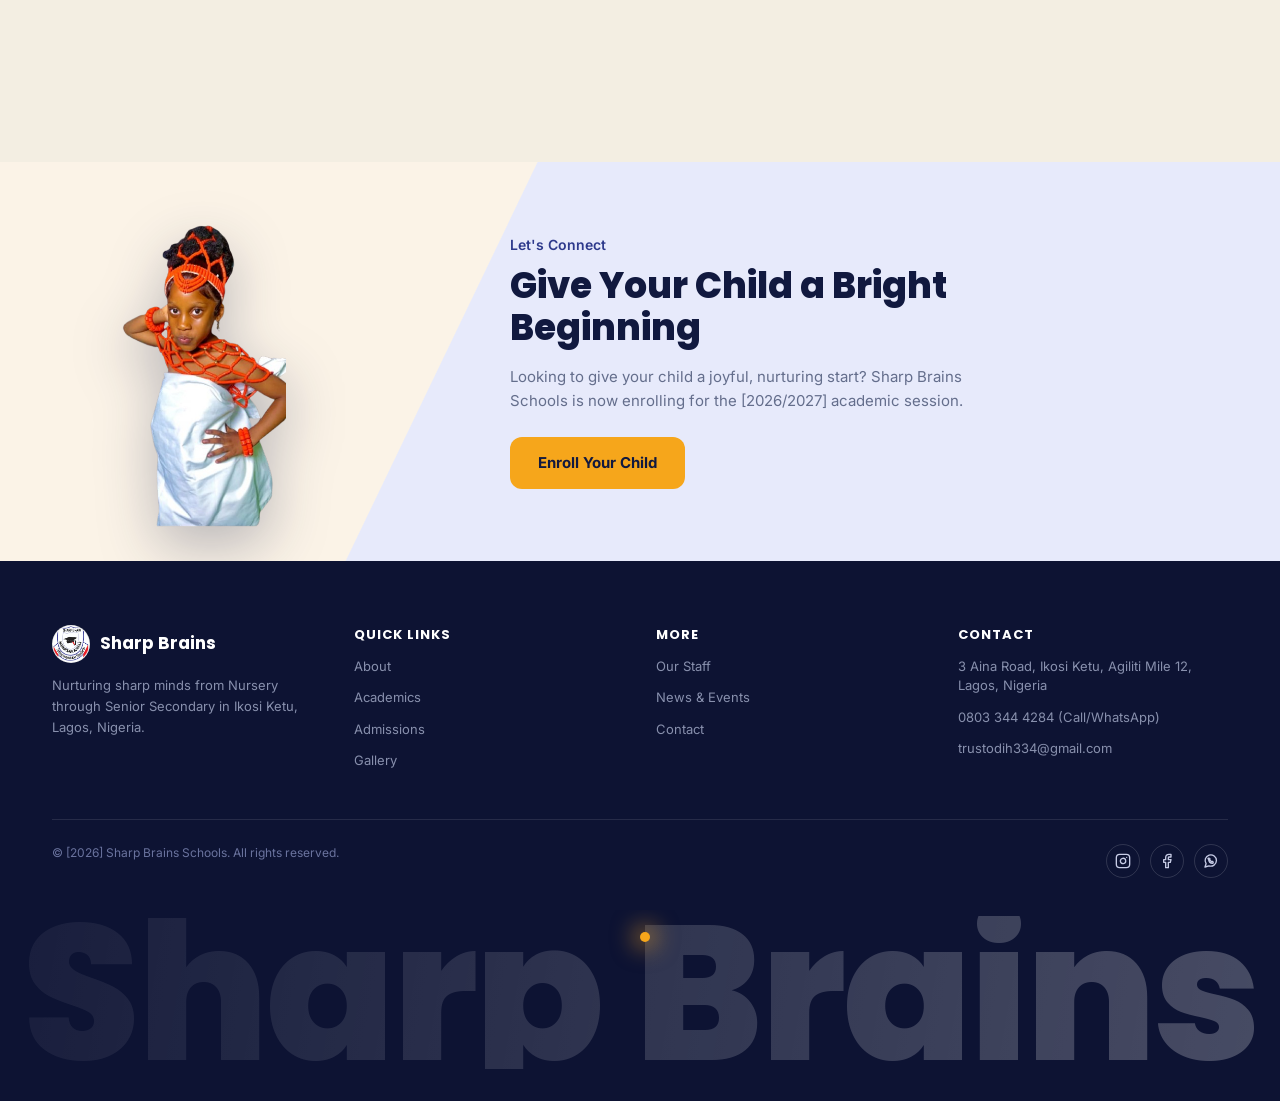
==== commit 0f9721b3: "Space out the circular gallery cards and add left/right arrow controls The ring's radius was too sma" ====
--- a/index.html
+++ b/index.html
@@ -413,6 +413,9 @@
     <p style="color:#9BA3C9;max-width:560px;padding-top:10px;font-size:15px;">Every photo we have of campus life, in one turning gallery.</p>
   </div>
   <div class="circ-gallery-stage" data-circ-gallery>
+    <button type="button" class="circ-gallery-arrow circ-gallery-arrow-left" aria-label="Turn gallery left">
+      <svg viewBox="0 0 24 24" width="20" height="20" fill="none" stroke="currentColor" stroke-width="2.4" stroke-linecap="round" stroke-linejoin="round"><polyline points="15 18 9 12 15 6"></polyline></svg>
+    </button>
     <div class="circ-gallery-ring">
       <div class="circ-gallery-item">
         <img src="assets/gallery/trip-01-museum-group.jpg" alt="Sharp Brains pupils on a museum excursion" loading="lazy">
@@ -547,8 +550,11 @@
         <div class="circ-gallery-cap"><span class="tag">Our Team</span><span class="title">Staff Outing</span></div>
       </div>
     </div>
-  </div>
-  <p class="circ-gallery-hint">Drag, or scroll over the photos, to turn the gallery</p>
+    <button type="button" class="circ-gallery-arrow circ-gallery-arrow-right" aria-label="Turn gallery right">
+      <svg viewBox="0 0 24 24" width="20" height="20" fill="none" stroke="currentColor" stroke-width="2.4" stroke-linecap="round" stroke-linejoin="round"><polyline points="9 18 15 12 9 6"></polyline></svg>
+    </button>
+  </div>
+  <p class="circ-gallery-hint">Drag, scroll, or use the arrows to turn the gallery</p>
   <div style="text-align:center;padding:16px 24px 72px;">
     <a href="gallery.html" class="btn btn-amber">View Full Gallery</a>
   </div>
--- a/assets/styles.css
+++ b/assets/styles.css
@@ -1021,7 +1021,7 @@
   position: relative;
   width: 100%;
   height: 560px;
-  perspective: 1800px;
+  perspective: 2100px;
   touch-action: pan-y;
   cursor: grab;
 }
@@ -1042,10 +1042,10 @@
   position: absolute;
   left: 50%;
   top: 50%;
-  width: 170px;
-  height: 230px;
-  margin-left: -85px;
-  margin-top: -115px;
+  width: 150px;
+  height: 204px;
+  margin-left: -75px;
+  margin-top: -102px;
   border-radius: 16px;
   overflow: hidden;
   background: #11143A;
@@ -1053,6 +1053,39 @@
   box-shadow: 0 20px 44px rgba(0,0,0,0.4);
   backface-visibility: hidden;
 }
+
+.circ-gallery-arrow {
+  position: absolute;
+  top: 50%;
+  z-index: 5;
+  width: 44px;
+  height: 44px;
+  transform: translateY(-50%);
+  border-radius: 50%;
+  border: 1px solid rgba(255,255,255,0.18);
+  background: rgba(10,12,38,0.6);
+  color: #fff;
+  display: flex;
+  align-items: center;
+  justify-content: center;
+  cursor: pointer;
+  backdrop-filter: blur(4px);
+  transition: background 0.2s ease, border-color 0.2s ease, color 0.2s ease;
+}
+
+.circ-gallery-arrow:hover,
+.circ-gallery-arrow:focus-visible {
+  background: var(--amber);
+  border-color: var(--amber);
+  color: #11143A;
+}
+
+.circ-gallery-arrow:active {
+  transform: translateY(-50%) scale(0.92);
+}
+
+.circ-gallery-arrow-left { left: 4px; }
+.circ-gallery-arrow-right { right: 4px; }
 
 .circ-gallery-item img {
   width: 100%;
@@ -1101,27 +1134,30 @@
 }
 
 @media (max-width: 980px) {
-  .circ-gallery-stage { height: 420px; perspective: 1300px; }
-  .circ-gallery-item {
-    width: 130px;
-    height: 175px;
-    margin-left: -65px;
-    margin-top: -87px;
-  }
-}
-
-@media (max-width: 640px) {
-  .circ-gallery-stage { height: 320px; perspective: 900px; }
+  .circ-gallery-stage { height: 400px; perspective: 1500px; }
   .circ-gallery-item {
     width: 100px;
     height: 135px;
     margin-left: -50px;
     margin-top: -67px;
-    border-radius: 12px;
   }
-  .circ-gallery-cap { padding: 8px 8px 7px; }
-  .circ-gallery-cap .title { font-size: 11px; }
-  .circ-gallery-cap .tag { font-size: 8px; }
+  .circ-gallery-arrow { width: 38px; height: 38px; }
+}
+
+@media (max-width: 640px) {
+  .circ-gallery-stage { height: 300px; perspective: 1000px; }
+  .circ-gallery-item {
+    width: 62px;
+    height: 84px;
+    margin-left: -31px;
+    margin-top: -42px;
+    border-radius: 10px;
+  }
+  .circ-gallery-cap { padding: 6px 6px 5px; }
+  .circ-gallery-cap .title { font-size: 9px; }
+  .circ-gallery-cap .tag { font-size: 6px; }
+  .circ-gallery-arrow { width: 32px; height: 32px; }
+  .circ-gallery-arrow svg { width: 15px; height: 15px; }
 }
 
 /* ---------- Testimonial 3D marquee ---------- */
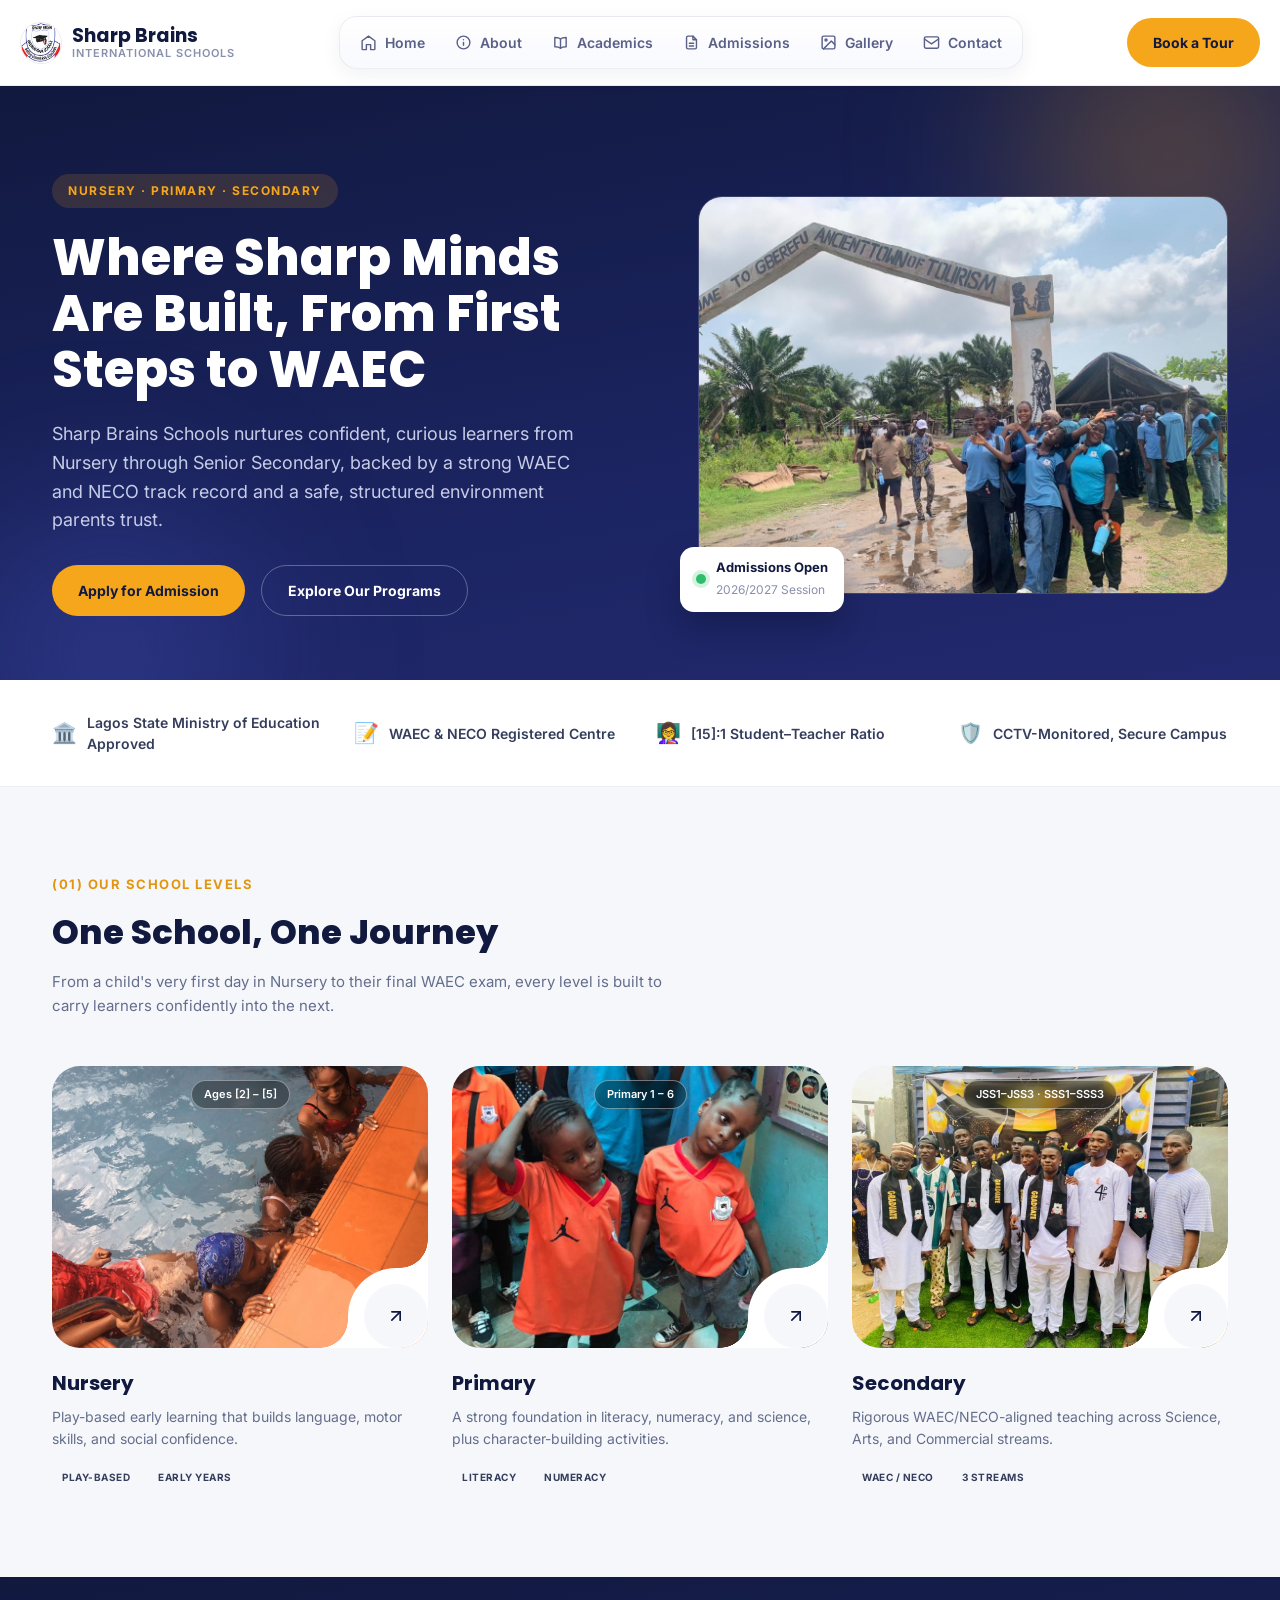
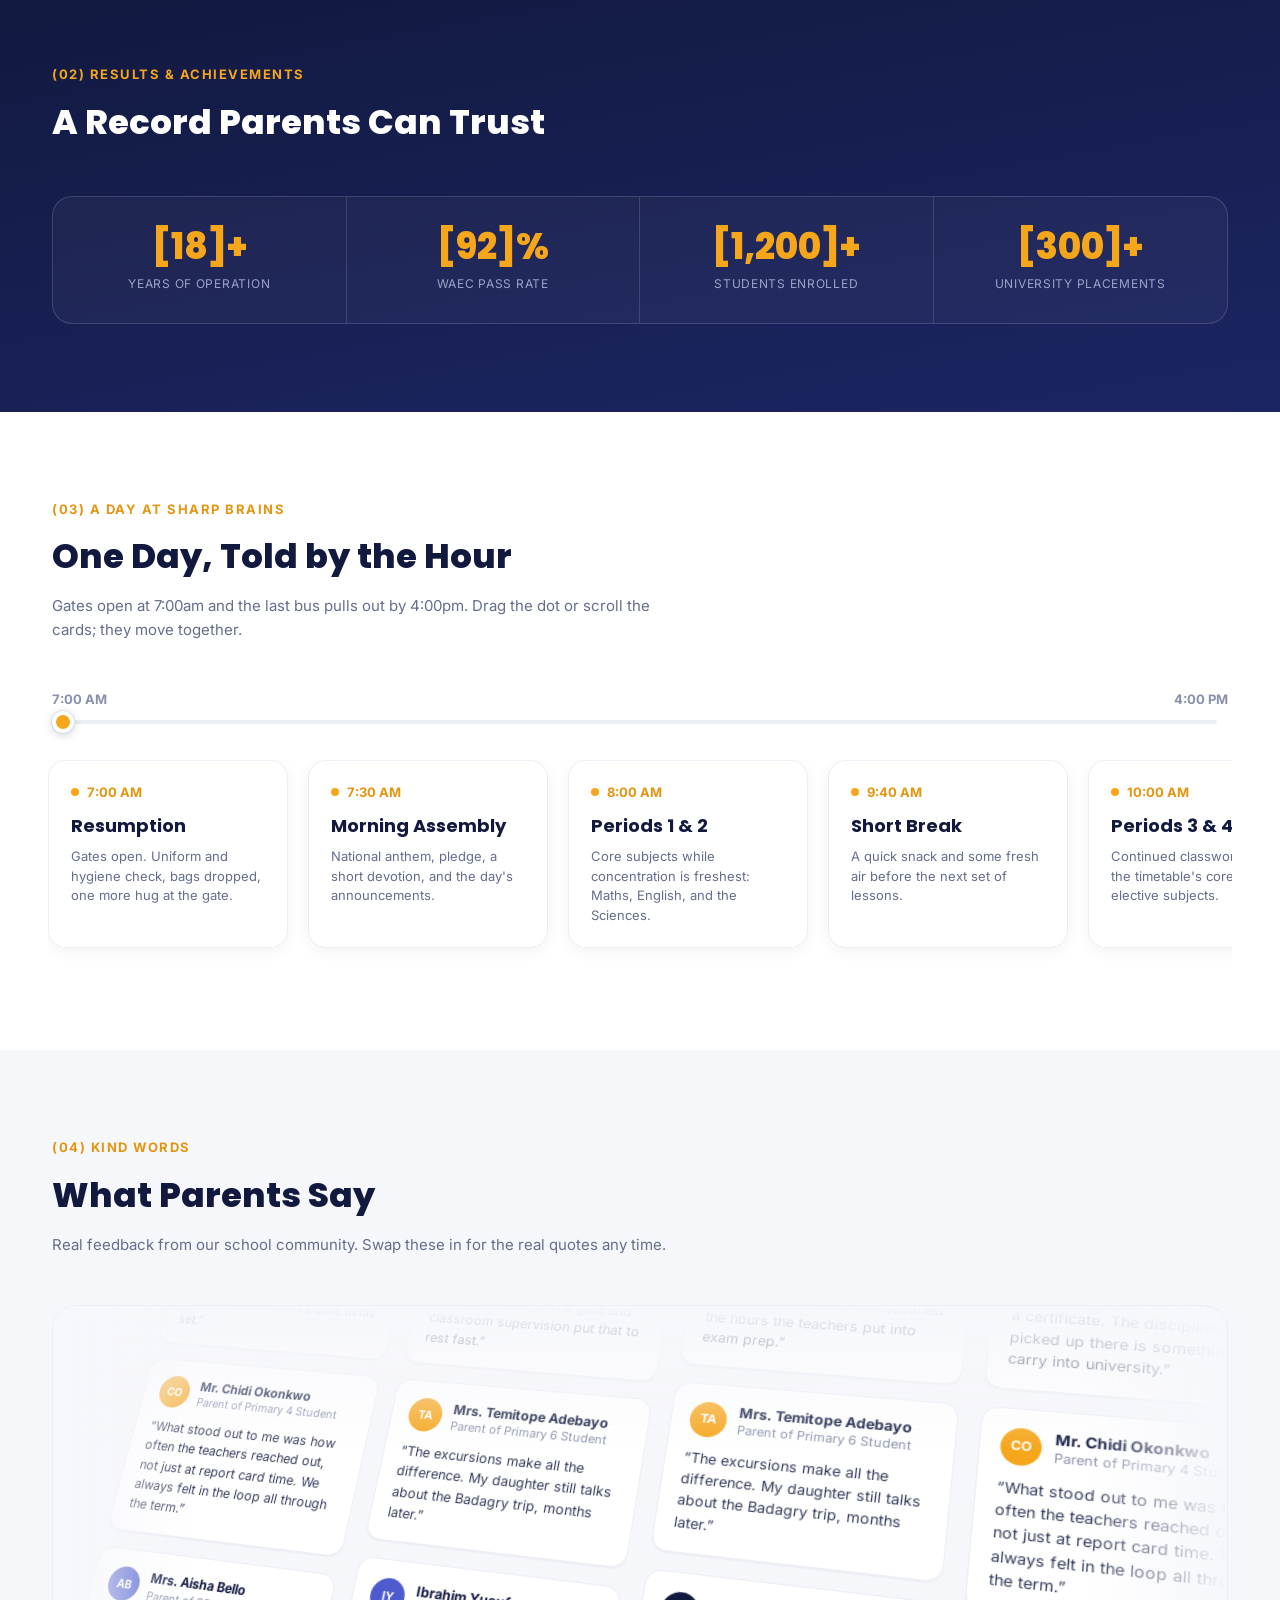
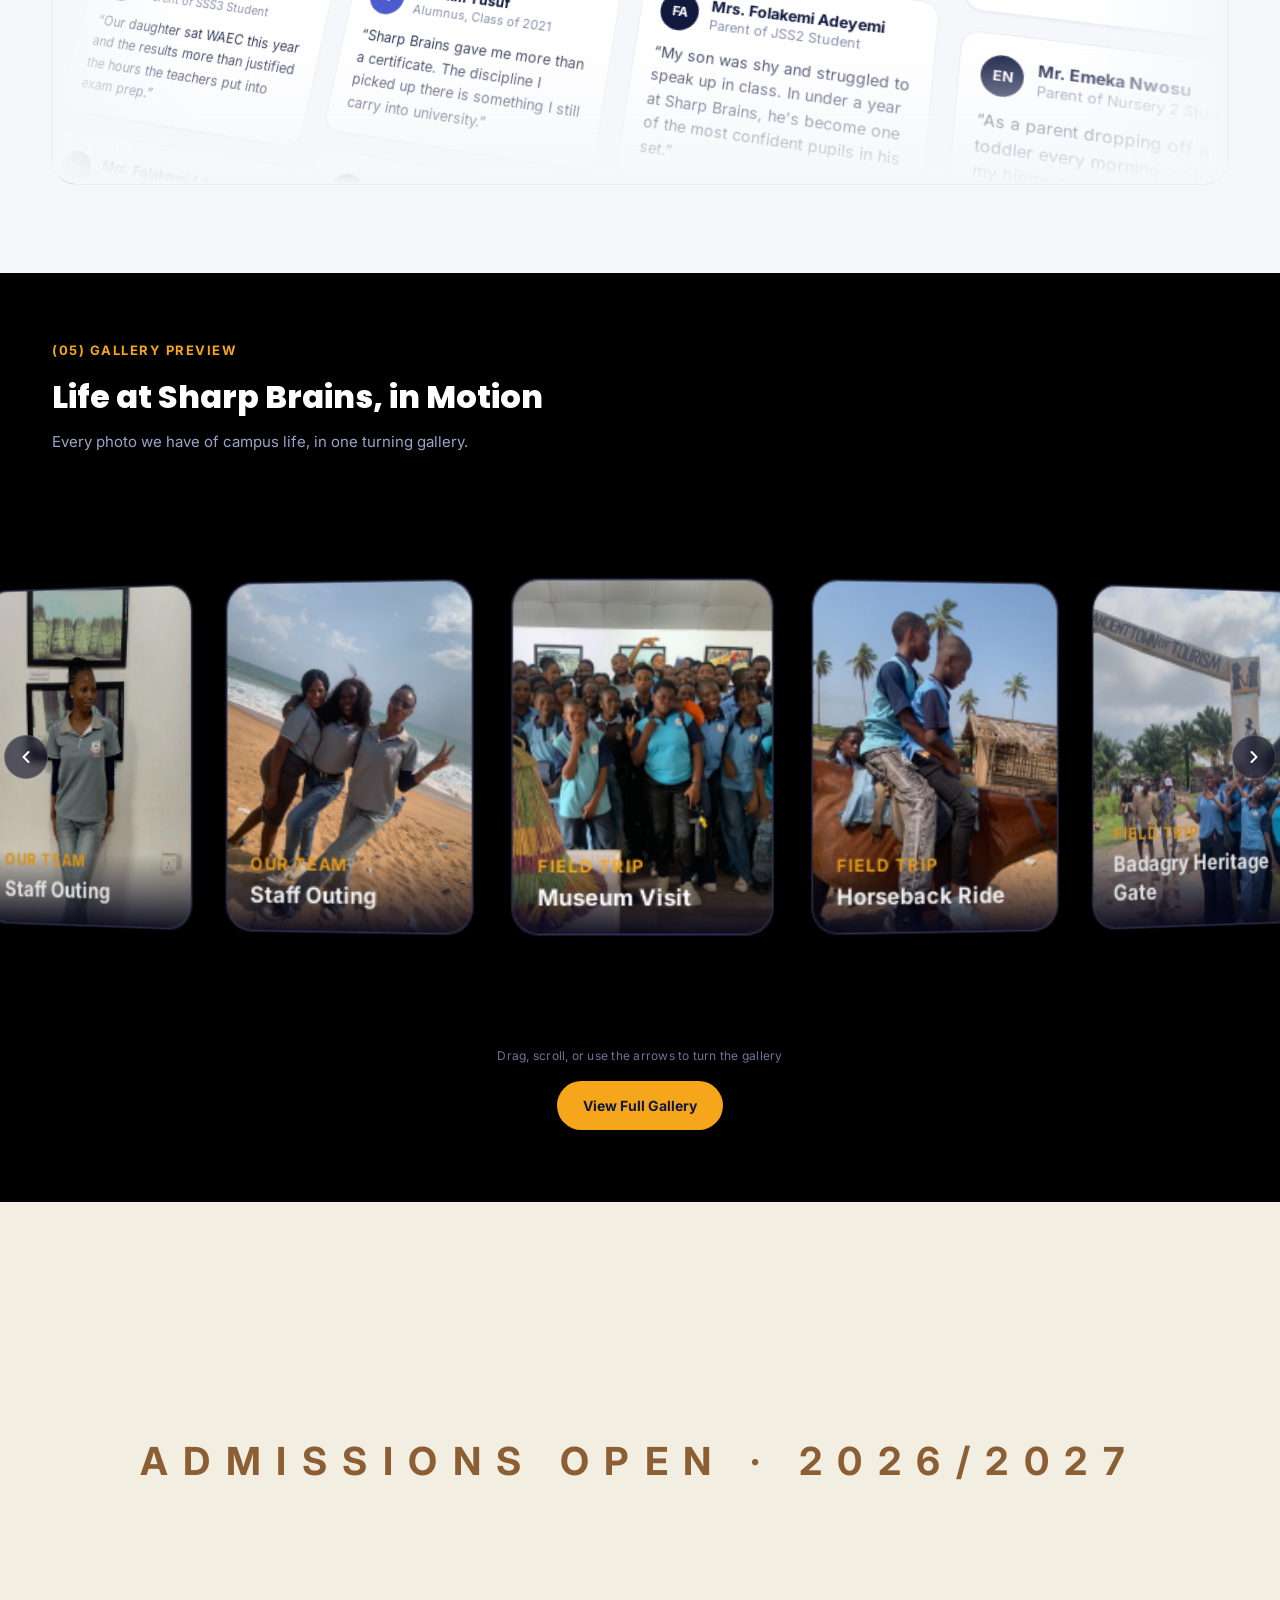
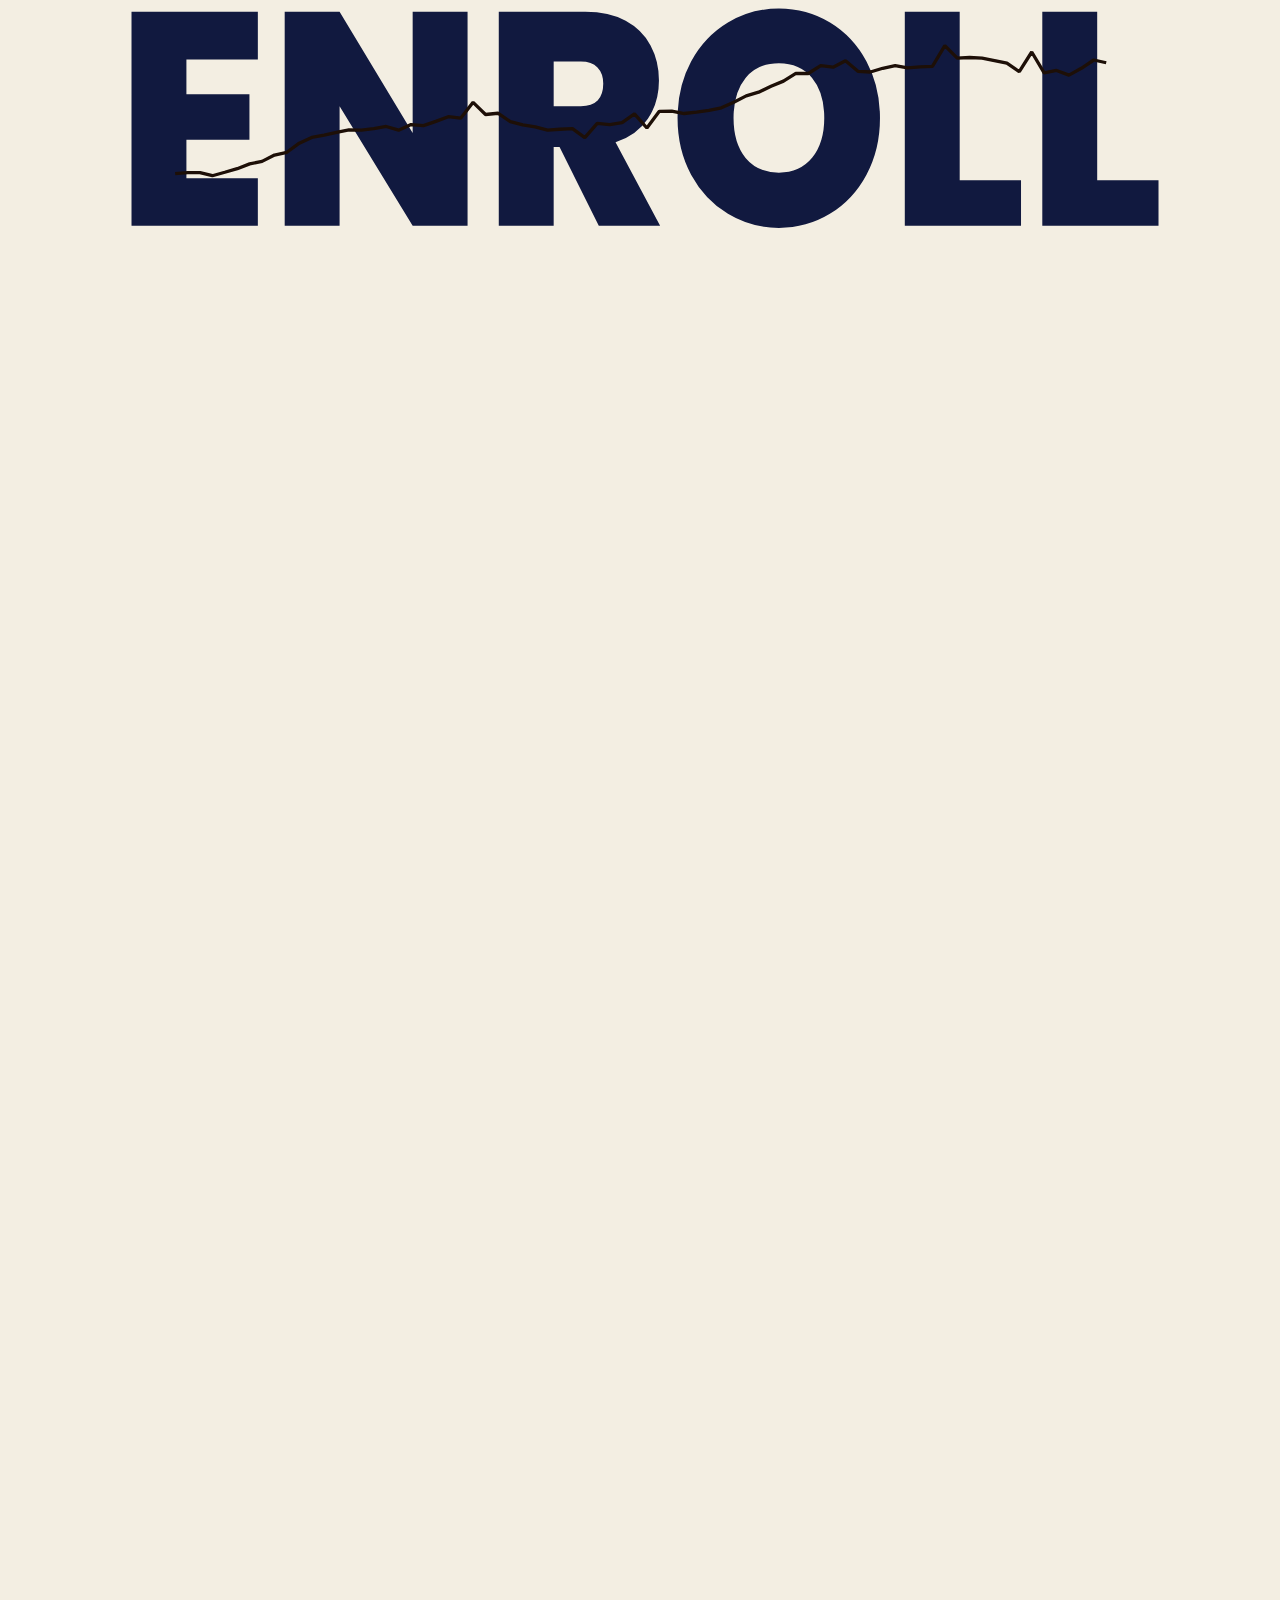
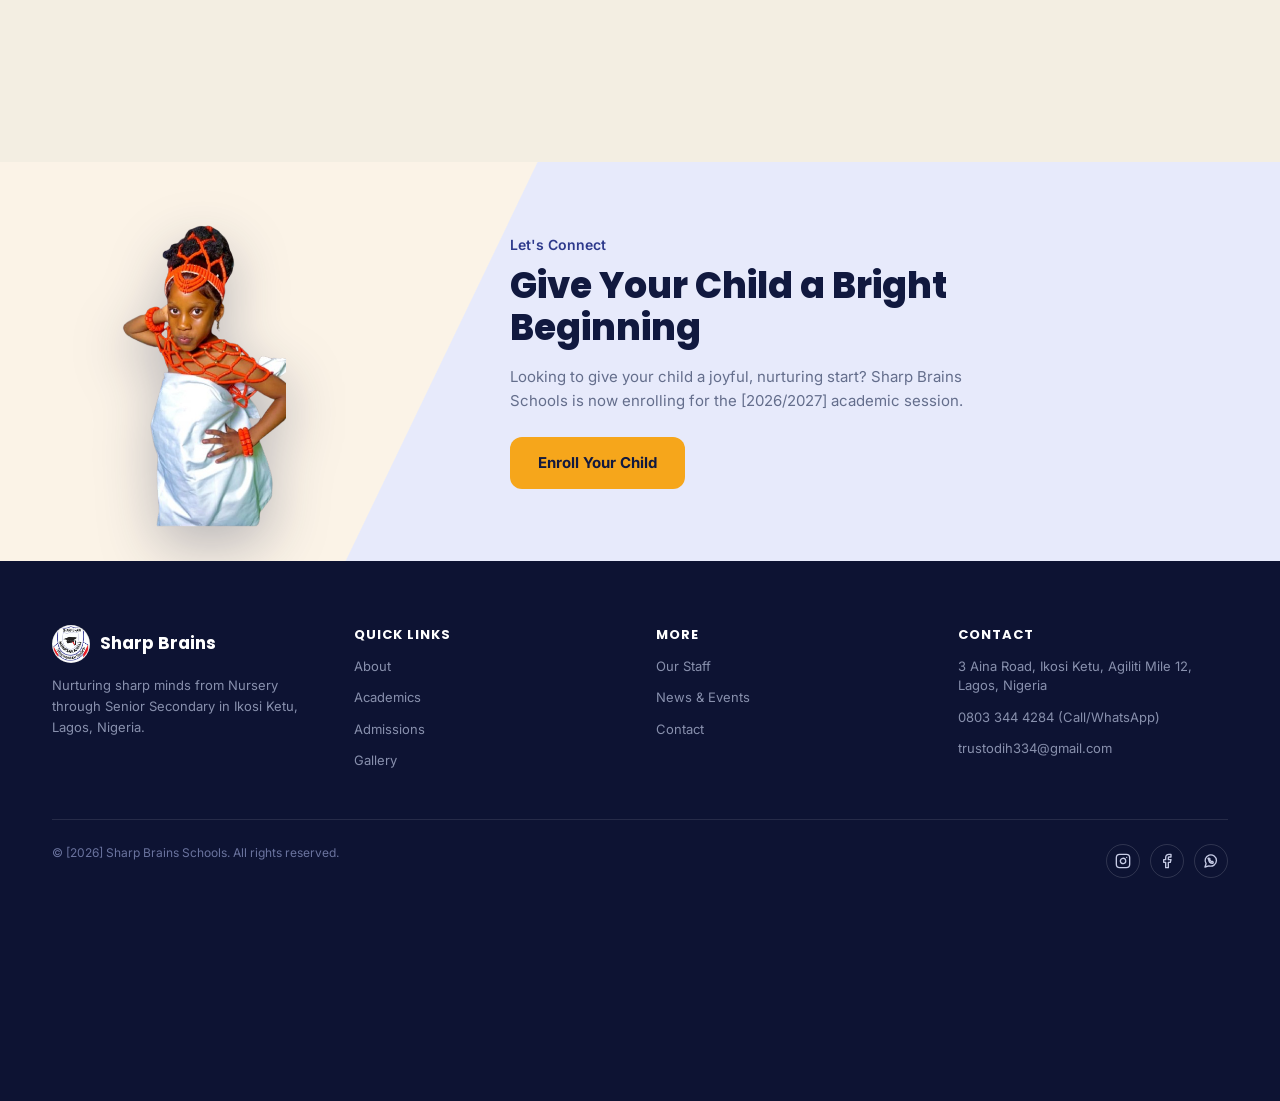
==== commit 68b171ef: "Fix gallery caption tag picking up the site's global pill-badge style The caption's small category l" ====
--- a/index.html
+++ b/index.html
@@ -419,135 +419,135 @@
     <div class="circ-gallery-ring">
       <div class="circ-gallery-item">
         <img src="assets/gallery/trip-01-museum-group.jpg" alt="Sharp Brains pupils on a museum excursion" loading="lazy">
-        <div class="circ-gallery-cap"><span class="tag">Field Trip</span><span class="title">Museum Visit</span></div>
+        <div class="circ-gallery-cap"><span class="ring-tag">Field Trip</span><span class="title">Museum Visit</span></div>
       </div>
       <div class="circ-gallery-item">
         <img src="assets/gallery/trip-02-horse-ride.jpg" alt="Sharp Brains pupil on a horseback ride excursion" loading="lazy">
-        <div class="circ-gallery-cap"><span class="tag">Field Trip</span><span class="title">Horseback Ride</span></div>
+        <div class="circ-gallery-cap"><span class="ring-tag">Field Trip</span><span class="title">Horseback Ride</span></div>
       </div>
       <div class="circ-gallery-item">
         <img src="assets/gallery/trip-03-badagry-gate.jpg" alt="Sharp Brains pupils on an educational excursion to Badagry" loading="lazy">
-        <div class="circ-gallery-cap"><span class="tag">Field Trip</span><span class="title">Badagry Heritage Gate</span></div>
+        <div class="circ-gallery-cap"><span class="ring-tag">Field Trip</span><span class="title">Badagry Heritage Gate</span></div>
       </div>
       <div class="circ-gallery-item">
         <img src="assets/gallery/trip-04-baracoon-group.jpg" alt="Sharp Brains pupils visiting the Badagry baracoon" loading="lazy">
-        <div class="circ-gallery-cap"><span class="tag">Field Trip</span><span class="title">Badagry Baracoon</span></div>
+        <div class="circ-gallery-cap"><span class="ring-tag">Field Trip</span><span class="title">Badagry Baracoon</span></div>
       </div>
       <div class="circ-gallery-item">
         <img src="assets/gallery/trip-05-beach-group.jpg" alt="Sharp Brains pupils on a beach excursion" loading="lazy">
-        <div class="circ-gallery-cap"><span class="tag">Field Trip</span><span class="title">Beach Excursion</span></div>
+        <div class="circ-gallery-cap"><span class="ring-tag">Field Trip</span><span class="title">Beach Excursion</span></div>
       </div>
       <div class="circ-gallery-item">
         <img src="assets/gallery/trip-06-aquarium-visit.jpg" alt="Sharp Brains pupils on an aquarium visit" loading="lazy">
-        <div class="circ-gallery-cap"><span class="tag">Field Trip</span><span class="title">Aquarium Visit</span></div>
+        <div class="circ-gallery-cap"><span class="ring-tag">Field Trip</span><span class="title">Aquarium Visit</span></div>
       </div>
       <div class="circ-gallery-item">
         <img src="assets/gallery/trip-07-indoor-group.jpg" alt="Sharp Brains Primary pupils on an excursion" loading="lazy">
-        <div class="circ-gallery-cap"><span class="tag">Field Trip</span><span class="title">Primary Excursion</span></div>
+        <div class="circ-gallery-cap"><span class="ring-tag">Field Trip</span><span class="title">Primary Excursion</span></div>
       </div>
       <div class="circ-gallery-item">
         <img src="assets/gallery/trip-08-bamboo-forest-a.jpg" alt="Sharp Brains pupils walking through a bamboo forest" loading="lazy">
-        <div class="circ-gallery-cap"><span class="tag">Field Trip</span><span class="title">Bamboo Forest Walk</span></div>
+        <div class="circ-gallery-cap"><span class="ring-tag">Field Trip</span><span class="title">Bamboo Forest Walk</span></div>
       </div>
       <div class="circ-gallery-item">
         <img src="assets/gallery/trip-08-bamboo-forest-b.jpg" alt="Sharp Brains pupils walking through a bamboo forest" loading="lazy">
-        <div class="circ-gallery-cap"><span class="tag">Field Trip</span><span class="title">Bamboo Forest Walk</span></div>
+        <div class="circ-gallery-cap"><span class="ring-tag">Field Trip</span><span class="title">Bamboo Forest Walk</span></div>
       </div>
       <div class="circ-gallery-item">
         <img src="assets/gallery/trip-09-pond-lineup.jpg" alt="Sharp Brains pupils on a nature walk" loading="lazy">
-        <div class="circ-gallery-cap"><span class="tag">Field Trip</span><span class="title">Nature Walk</span></div>
+        <div class="circ-gallery-cap"><span class="ring-tag">Field Trip</span><span class="title">Nature Walk</span></div>
       </div>
       <div class="circ-gallery-item">
         <img src="assets/gallery/trip-10-badagry-monument.jpg" alt="Sharp Brains pupils at a Badagry monument" loading="lazy">
-        <div class="circ-gallery-cap"><span class="tag">Field Trip</span><span class="title">Badagry Monument</span></div>
+        <div class="circ-gallery-cap"><span class="ring-tag">Field Trip</span><span class="title">Badagry Monument</span></div>
       </div>
       <div class="circ-gallery-item">
         <img src="assets/gallery/trip-11-horse-ride-b.jpg" alt="Sharp Brains pupil on a horseback ride excursion" loading="lazy">
-        <div class="circ-gallery-cap"><span class="tag">Field Trip</span><span class="title">Horseback Ride</span></div>
+        <div class="circ-gallery-cap"><span class="ring-tag">Field Trip</span><span class="title">Horseback Ride</span></div>
       </div>
       <div class="circ-gallery-item">
         <img src="assets/gallery/trip-12-horse-ride-c.jpg" alt="Sharp Brains pupil on a horseback ride excursion" loading="lazy">
-        <div class="circ-gallery-cap"><span class="tag">Field Trip</span><span class="title">Horseback Ride</span></div>
+        <div class="circ-gallery-cap"><span class="ring-tag">Field Trip</span><span class="title">Horseback Ride</span></div>
       </div>
       <div class="circ-gallery-item">
         <img src="assets/gallery/trip-13-horse-ride-d.jpg" alt="Sharp Brains pupil on a horseback ride excursion" loading="lazy">
-        <div class="circ-gallery-cap"><span class="tag">Field Trip</span><span class="title">Horseback Ride</span></div>
+        <div class="circ-gallery-cap"><span class="ring-tag">Field Trip</span><span class="title">Horseback Ride</span></div>
       </div>
       <div class="circ-gallery-item">
         <img src="assets/gallery/trip-14-boat-ride-a.jpg" alt="Sharp Brains pupils on a boat ride excursion" loading="lazy">
-        <div class="circ-gallery-cap"><span class="tag">Field Trip</span><span class="title">Boat Ride Excursion</span></div>
+        <div class="circ-gallery-cap"><span class="ring-tag">Field Trip</span><span class="title">Boat Ride Excursion</span></div>
       </div>
       <div class="circ-gallery-item">
         <img src="assets/gallery/trip-15-boat-ride-b.jpg" alt="Sharp Brains pupils on a boat ride excursion" loading="lazy">
-        <div class="circ-gallery-cap"><span class="tag">Field Trip</span><span class="title">Boat Ride Excursion</span></div>
+        <div class="circ-gallery-cap"><span class="ring-tag">Field Trip</span><span class="title">Boat Ride Excursion</span></div>
       </div>
       <div class="circ-gallery-item">
         <img src="assets/gallery/trip-16-boat-ride-c.jpg" alt="Sharp Brains pupils on a boat ride excursion" loading="lazy">
-        <div class="circ-gallery-cap"><span class="tag">Field Trip</span><span class="title">Boat Ride Excursion</span></div>
+        <div class="circ-gallery-cap"><span class="ring-tag">Field Trip</span><span class="title">Boat Ride Excursion</span></div>
       </div>
       <div class="circ-gallery-item">
         <img src="assets/gallery/event-democracy-day-1.jpg" alt="Sharp Brains Democracy Day celebration" loading="lazy">
-        <div class="circ-gallery-cap"><span class="tag">School Event</span><span class="title">Democracy Day</span></div>
+        <div class="circ-gallery-cap"><span class="ring-tag">School Event</span><span class="title">Democracy Day</span></div>
       </div>
       <div class="circ-gallery-item">
         <img src="assets/gallery/event-democracy-day-2.jpg" alt="Sharp Brains Democracy Day celebration" loading="lazy">
-        <div class="circ-gallery-cap"><span class="tag">School Event</span><span class="title">Democracy Day</span></div>
+        <div class="circ-gallery-cap"><span class="ring-tag">School Event</span><span class="title">Democracy Day</span></div>
       </div>
       <div class="circ-gallery-item">
         <img src="assets/gallery/event-democracy-day-3.jpg" alt="Sharp Brains Democracy Day celebration" loading="lazy">
-        <div class="circ-gallery-cap"><span class="tag">School Event</span><span class="title">Democracy Day</span></div>
+        <div class="circ-gallery-cap"><span class="ring-tag">School Event</span><span class="title">Democracy Day</span></div>
       </div>
       <div class="circ-gallery-item">
         <img src="assets/gallery/culture-01-group-gate.jpg" alt="Sharp Brains pupils on Cultural Day" loading="lazy">
-        <div class="circ-gallery-cap"><span class="tag">Culture Day</span><span class="title">Cultural Day</span></div>
+        <div class="circ-gallery-cap"><span class="ring-tag">Culture Day</span><span class="title">Cultural Day</span></div>
       </div>
       <div class="circ-gallery-item">
         <img src="assets/gallery/culture-02-four-girls.jpg" alt="Sharp Brains pupils on Cultural Day" loading="lazy">
-        <div class="circ-gallery-cap"><span class="tag">Culture Day</span><span class="title">Cultural Day</span></div>
+        <div class="circ-gallery-cap"><span class="ring-tag">Culture Day</span><span class="title">Cultural Day</span></div>
       </div>
       <div class="circ-gallery-item">
         <img src="assets/gallery/culture-03-studio-girl.jpg" alt="Sharp Brains pupil on Cultural Day" loading="lazy">
-        <div class="circ-gallery-cap"><span class="tag">Culture Day</span><span class="title">Cultural Day</span></div>
+        <div class="circ-gallery-cap"><span class="ring-tag">Culture Day</span><span class="title">Cultural Day</span></div>
       </div>
       <div class="circ-gallery-item">
         <img src="assets/gallery/culture-04-group-indoor.jpg" alt="Sharp Brains pupils on Cultural Day" loading="lazy">
-        <div class="circ-gallery-cap"><span class="tag">Culture Day</span><span class="title">Cultural Day</span></div>
+        <div class="circ-gallery-cap"><span class="ring-tag">Culture Day</span><span class="title">Cultural Day</span></div>
       </div>
       <div class="circ-gallery-item">
         <img src="assets/gallery/culture-05-dance.jpg" alt="Sharp Brains pupils dancing on Cultural Day" loading="lazy">
-        <div class="circ-gallery-cap"><span class="tag">Culture Day</span><span class="title">Cultural Day Dance</span></div>
+        <div class="circ-gallery-cap"><span class="ring-tag">Culture Day</span><span class="title">Cultural Day Dance</span></div>
       </div>
       <div class="circ-gallery-item">
         <img src="assets/gallery/grad-01-boys-native.jpg" alt="Sharp Brains graduation day" loading="lazy">
-        <div class="circ-gallery-cap"><span class="tag">Secondary</span><span class="title">Graduation Day</span></div>
+        <div class="circ-gallery-cap"><span class="ring-tag">Secondary</span><span class="title">Graduation Day</span></div>
       </div>
       <div class="circ-gallery-item">
         <img src="assets/gallery/grad-02-girl-sash.jpg" alt="Sharp Brains graduate in sash" loading="lazy">
-        <div class="circ-gallery-cap"><span class="tag">Secondary</span><span class="title">Graduation Day</span></div>
+        <div class="circ-gallery-cap"><span class="ring-tag">Secondary</span><span class="title">Graduation Day</span></div>
       </div>
       <div class="circ-gallery-item">
         <img src="assets/gallery/grad-03-boys-group.jpg" alt="Sharp Brains graduation day" loading="lazy">
-        <div class="circ-gallery-cap"><span class="tag">Secondary</span><span class="title">Graduation Day</span></div>
+        <div class="circ-gallery-cap"><span class="ring-tag">Secondary</span><span class="title">Graduation Day</span></div>
       </div>
       <div class="circ-gallery-item">
         <img src="assets/gallery/grad-04-girls-purple.jpg" alt="Sharp Brains graduation day" loading="lazy">
-        <div class="circ-gallery-cap"><span class="tag">Secondary</span><span class="title">Graduation Day</span></div>
+        <div class="circ-gallery-cap"><span class="ring-tag">Secondary</span><span class="title">Graduation Day</span></div>
       </div>
       <div class="circ-gallery-item">
         <img src="assets/gallery/sports-01-pool.jpg" alt="Sharp Brains pupils at the pool" loading="lazy">
-        <div class="circ-gallery-cap"><span class="tag">Sports</span><span class="title">Swimming</span></div>
+        <div class="circ-gallery-cap"><span class="ring-tag">Sports</span><span class="title">Swimming</span></div>
       </div>
       <div class="circ-gallery-item">
         <img src="assets/gallery/sports-02-house-trophy.jpg" alt="Sharp Brains pupils with a house sports trophy" loading="lazy">
-        <div class="circ-gallery-cap"><span class="tag">Sports</span><span class="title">House Trophy</span></div>
+        <div class="circ-gallery-cap"><span class="ring-tag">Sports</span><span class="title">House Trophy</span></div>
       </div>
       <div class="circ-gallery-item">
         <img src="assets/gallery/staff-01-gallery-visit.jpg" alt="Sharp Brains staff on an outing" loading="lazy">
-        <div class="circ-gallery-cap"><span class="tag">Our Team</span><span class="title">Staff Outing</span></div>
+        <div class="circ-gallery-cap"><span class="ring-tag">Our Team</span><span class="title">Staff Outing</span></div>
       </div>
       <div class="circ-gallery-item">
         <img src="assets/gallery/staff-02-beach.jpg" alt="Sharp Brains staff on a beach outing" loading="lazy">
-        <div class="circ-gallery-cap"><span class="tag">Our Team</span><span class="title">Staff Outing</span></div>
+        <div class="circ-gallery-cap"><span class="ring-tag">Our Team</span><span class="title">Staff Outing</span></div>
       </div>
     </div>
     <button type="button" class="circ-gallery-arrow circ-gallery-arrow-right" aria-label="Turn gallery right">
--- a/assets/styles.css
+++ b/assets/styles.css
@@ -1106,7 +1106,11 @@
   gap: 2px;
 }
 
-.circ-gallery-cap .tag {
+.circ-gallery-cap .ring-tag {
+  background: none;
+  padding: 0;
+  border-radius: 0;
+  display: block;
   color: var(--amber);
   font-size: 10px;
   font-weight: 700;
@@ -1155,7 +1159,7 @@
   }
   .circ-gallery-cap { padding: 6px 6px 5px; }
   .circ-gallery-cap .title { font-size: 9px; }
-  .circ-gallery-cap .tag { font-size: 6px; }
+  .circ-gallery-cap .ring-tag { font-size: 6px; }
   .circ-gallery-arrow { width: 32px; height: 32px; }
   .circ-gallery-arrow svg { width: 15px; height: 15px; }
 }
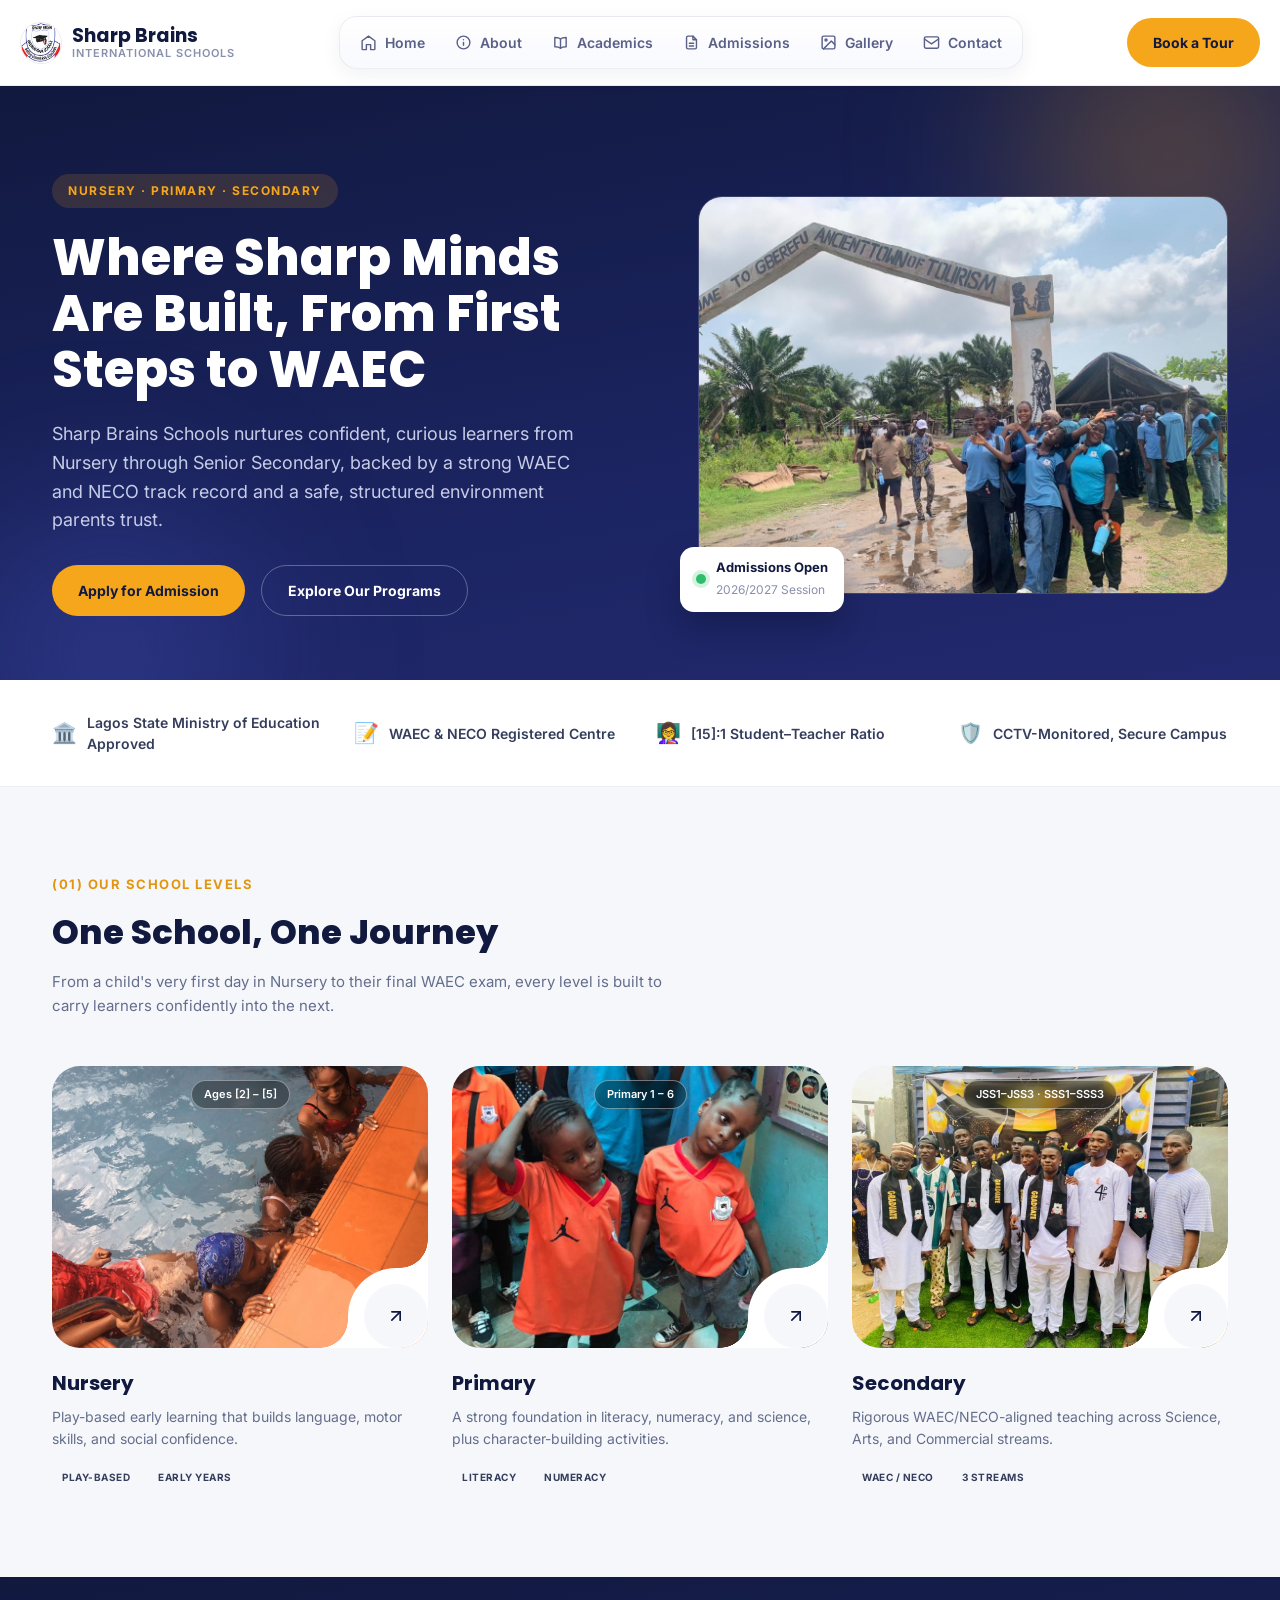
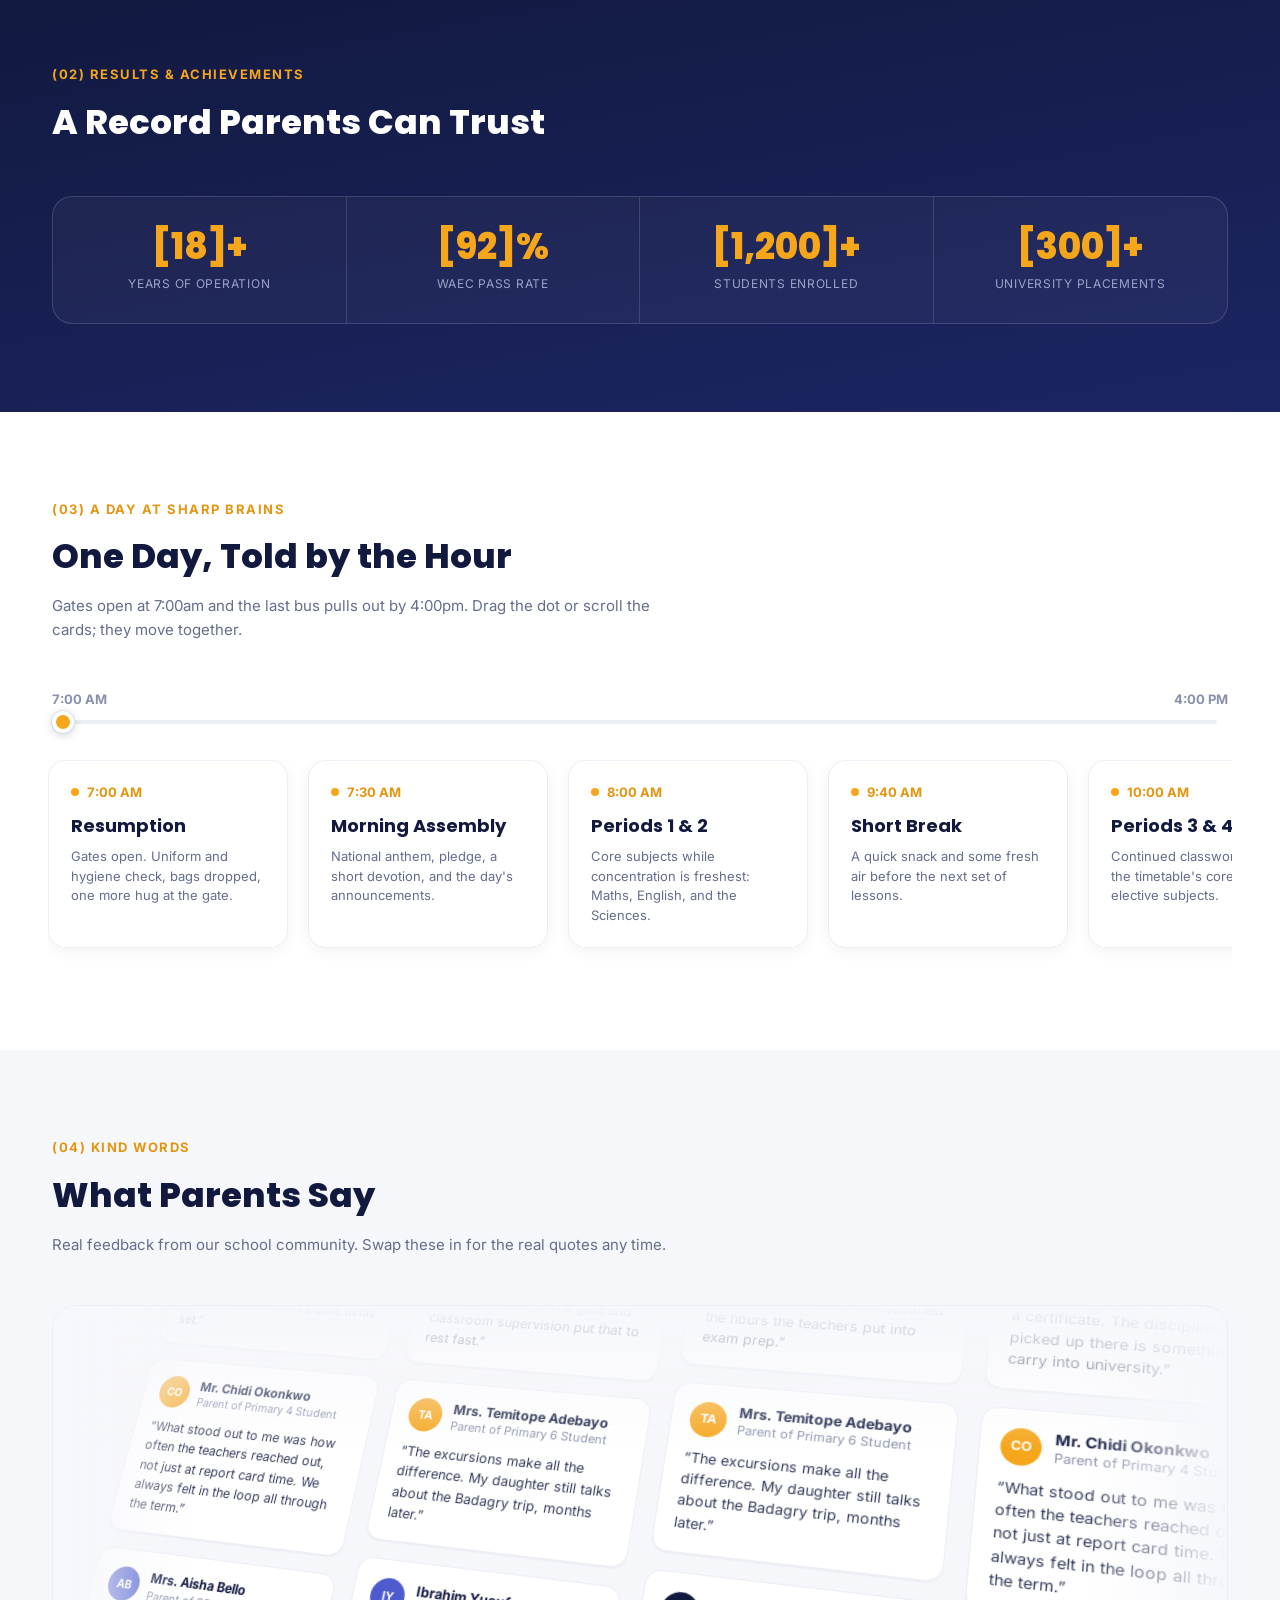
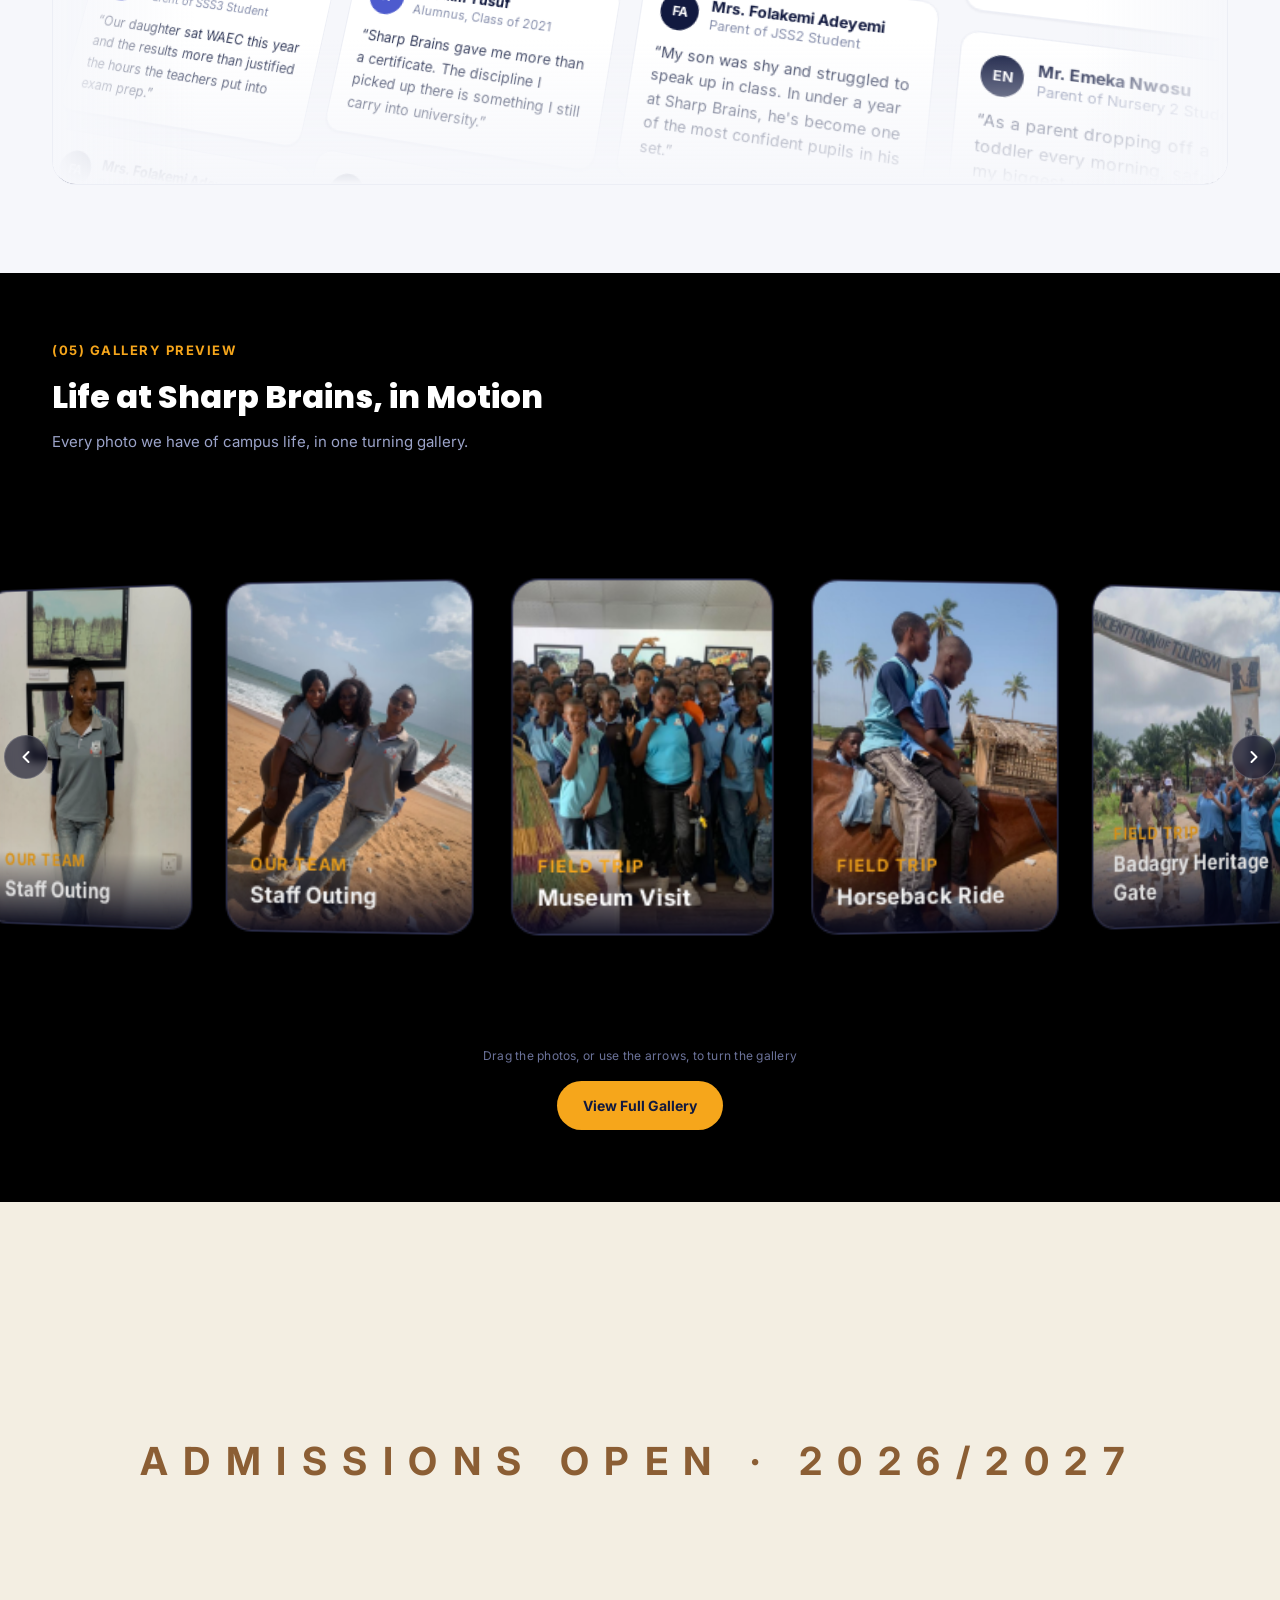
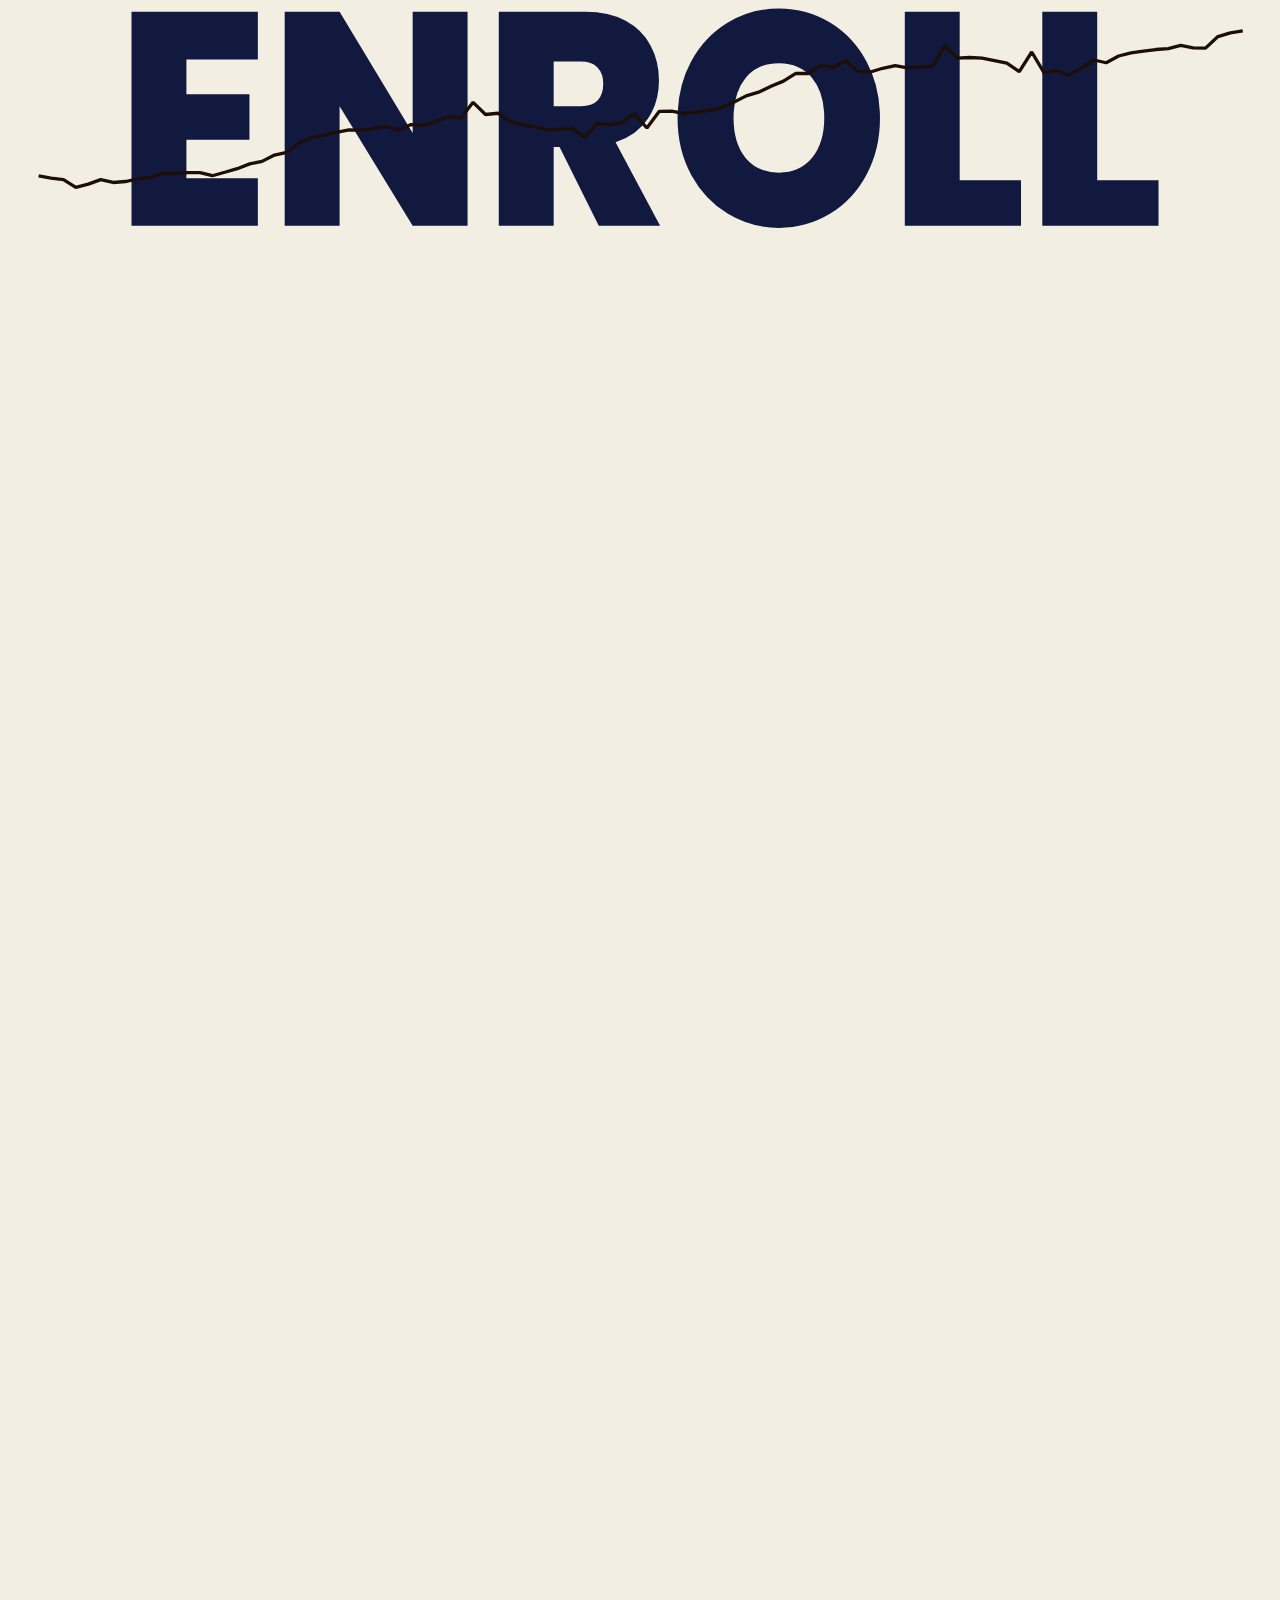
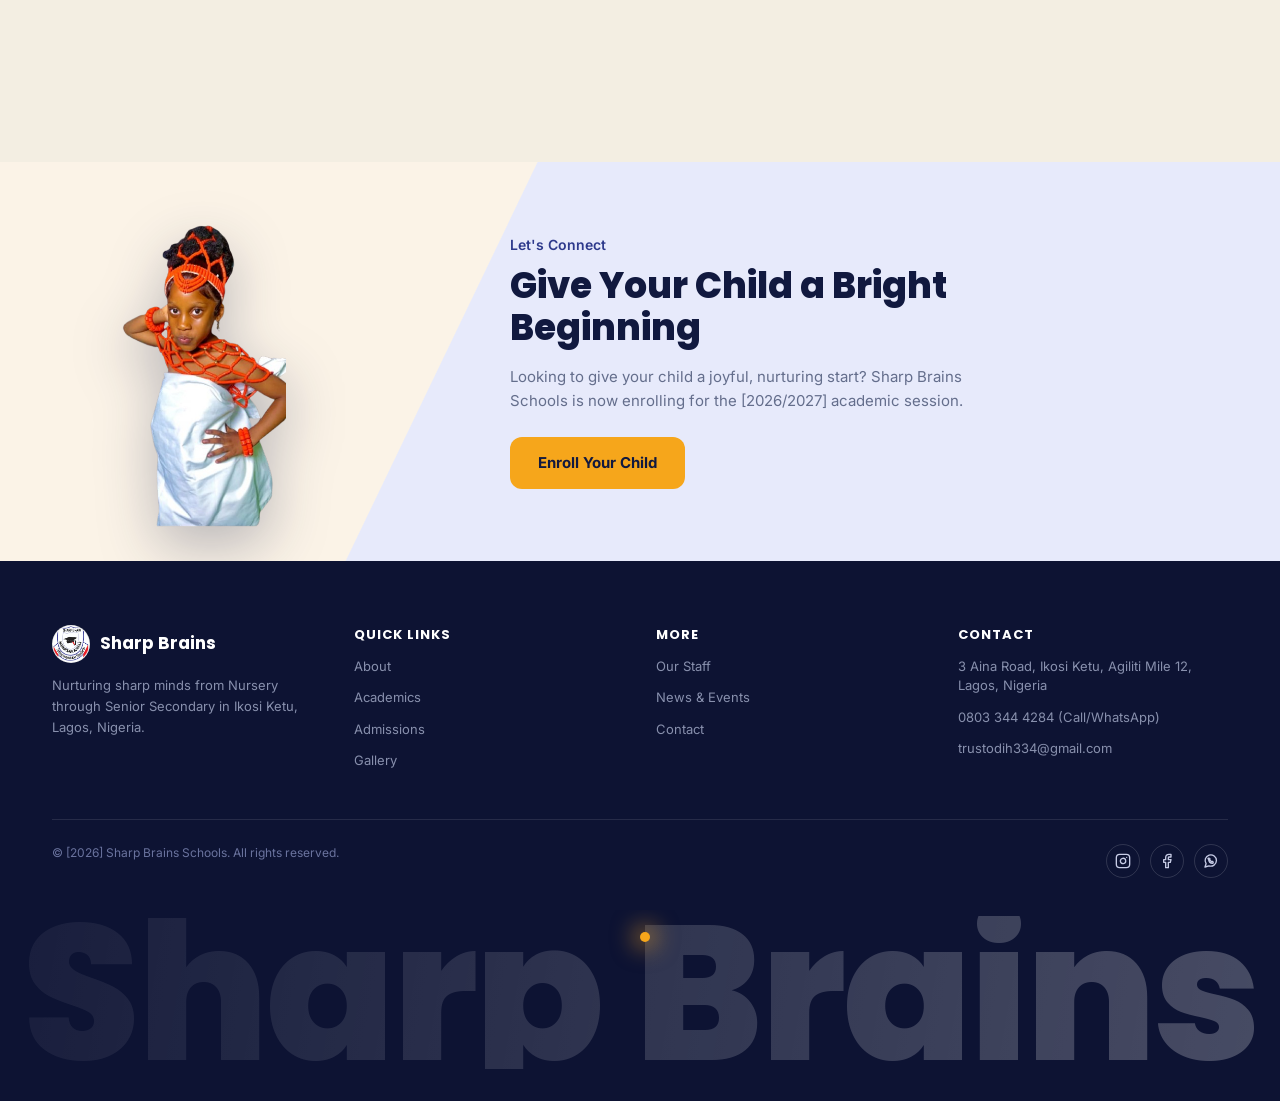
==== commit e4b7ca6d: "Stop the gallery from trapping page scroll, and enlarge it on mobile The wheel listener intercepted " ====
--- a/index.html
+++ b/index.html
@@ -554,7 +554,7 @@
       <svg viewBox="0 0 24 24" width="20" height="20" fill="none" stroke="currentColor" stroke-width="2.4" stroke-linecap="round" stroke-linejoin="round"><polyline points="9 18 15 12 9 6"></polyline></svg>
     </button>
   </div>
-  <p class="circ-gallery-hint">Drag, scroll, or use the arrows to turn the gallery</p>
+  <p class="circ-gallery-hint">Drag the photos, or use the arrows, to turn the gallery</p>
   <div style="text-align:center;padding:16px 24px 72px;">
     <a href="gallery.html" class="btn btn-amber">View Full Gallery</a>
   </div>
--- a/assets/styles.css
+++ b/assets/styles.css
@@ -1138,30 +1138,30 @@
 }
 
 @media (max-width: 980px) {
-  .circ-gallery-stage { height: 400px; perspective: 1500px; }
+  .circ-gallery-stage { height: 460px; perspective: 1750px; }
   .circ-gallery-item {
-    width: 100px;
-    height: 135px;
-    margin-left: -50px;
-    margin-top: -67px;
+    width: 120px;
+    height: 162px;
+    margin-left: -60px;
+    margin-top: -81px;
   }
-  .circ-gallery-arrow { width: 38px; height: 38px; }
+  .circ-gallery-arrow { width: 40px; height: 40px; }
 }
 
 @media (max-width: 640px) {
-  .circ-gallery-stage { height: 300px; perspective: 1000px; }
+  .circ-gallery-stage { height: 360px; perspective: 1450px; }
   .circ-gallery-item {
-    width: 62px;
-    height: 84px;
-    margin-left: -31px;
-    margin-top: -42px;
-    border-radius: 10px;
+    width: 90px;
+    height: 122px;
+    margin-left: -45px;
+    margin-top: -61px;
+    border-radius: 12px;
   }
-  .circ-gallery-cap { padding: 6px 6px 5px; }
-  .circ-gallery-cap .title { font-size: 9px; }
-  .circ-gallery-cap .ring-tag { font-size: 6px; }
-  .circ-gallery-arrow { width: 32px; height: 32px; }
-  .circ-gallery-arrow svg { width: 15px; height: 15px; }
+  .circ-gallery-cap { padding: 8px 8px 7px; }
+  .circ-gallery-cap .title { font-size: 11px; }
+  .circ-gallery-cap .ring-tag { font-size: 8px; }
+  .circ-gallery-arrow { width: 36px; height: 36px; }
+  .circ-gallery-arrow svg { width: 17px; height: 17px; }
 }
 
 /* ---------- Testimonial 3D marquee ---------- */
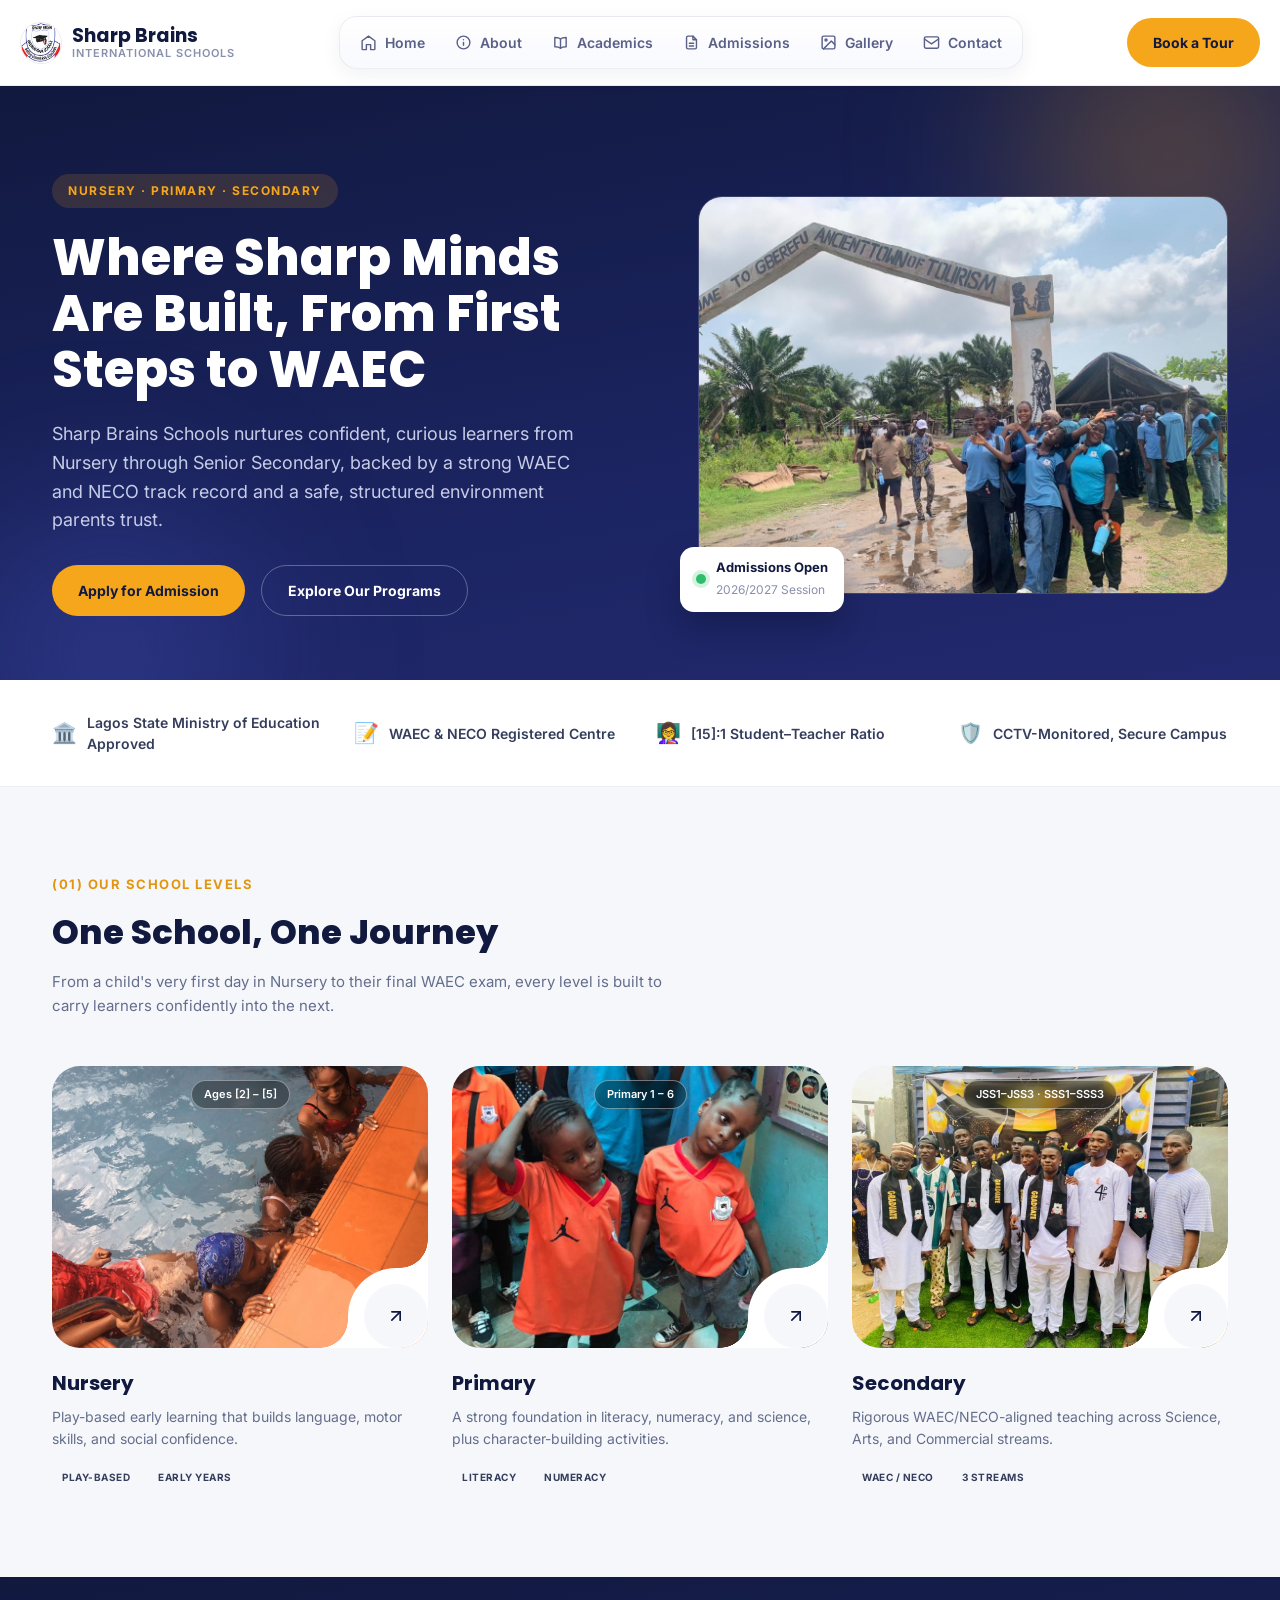
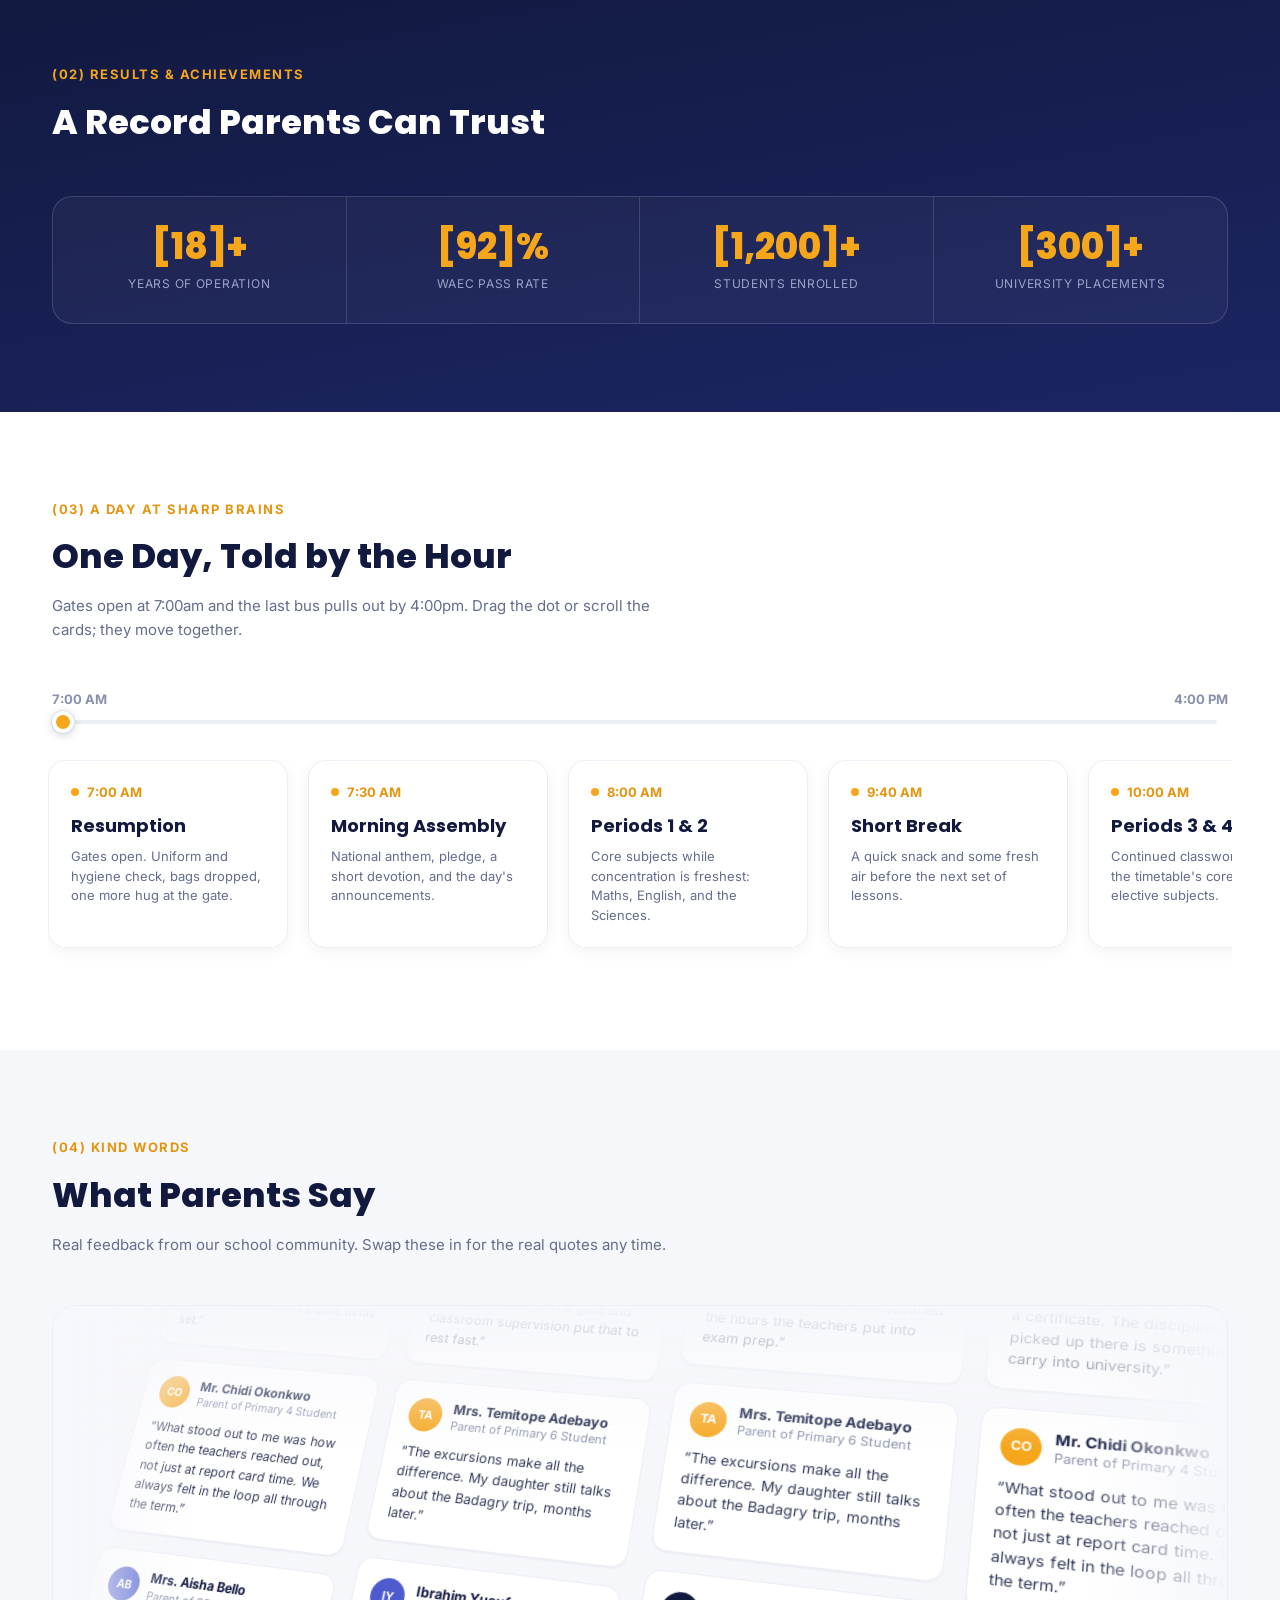
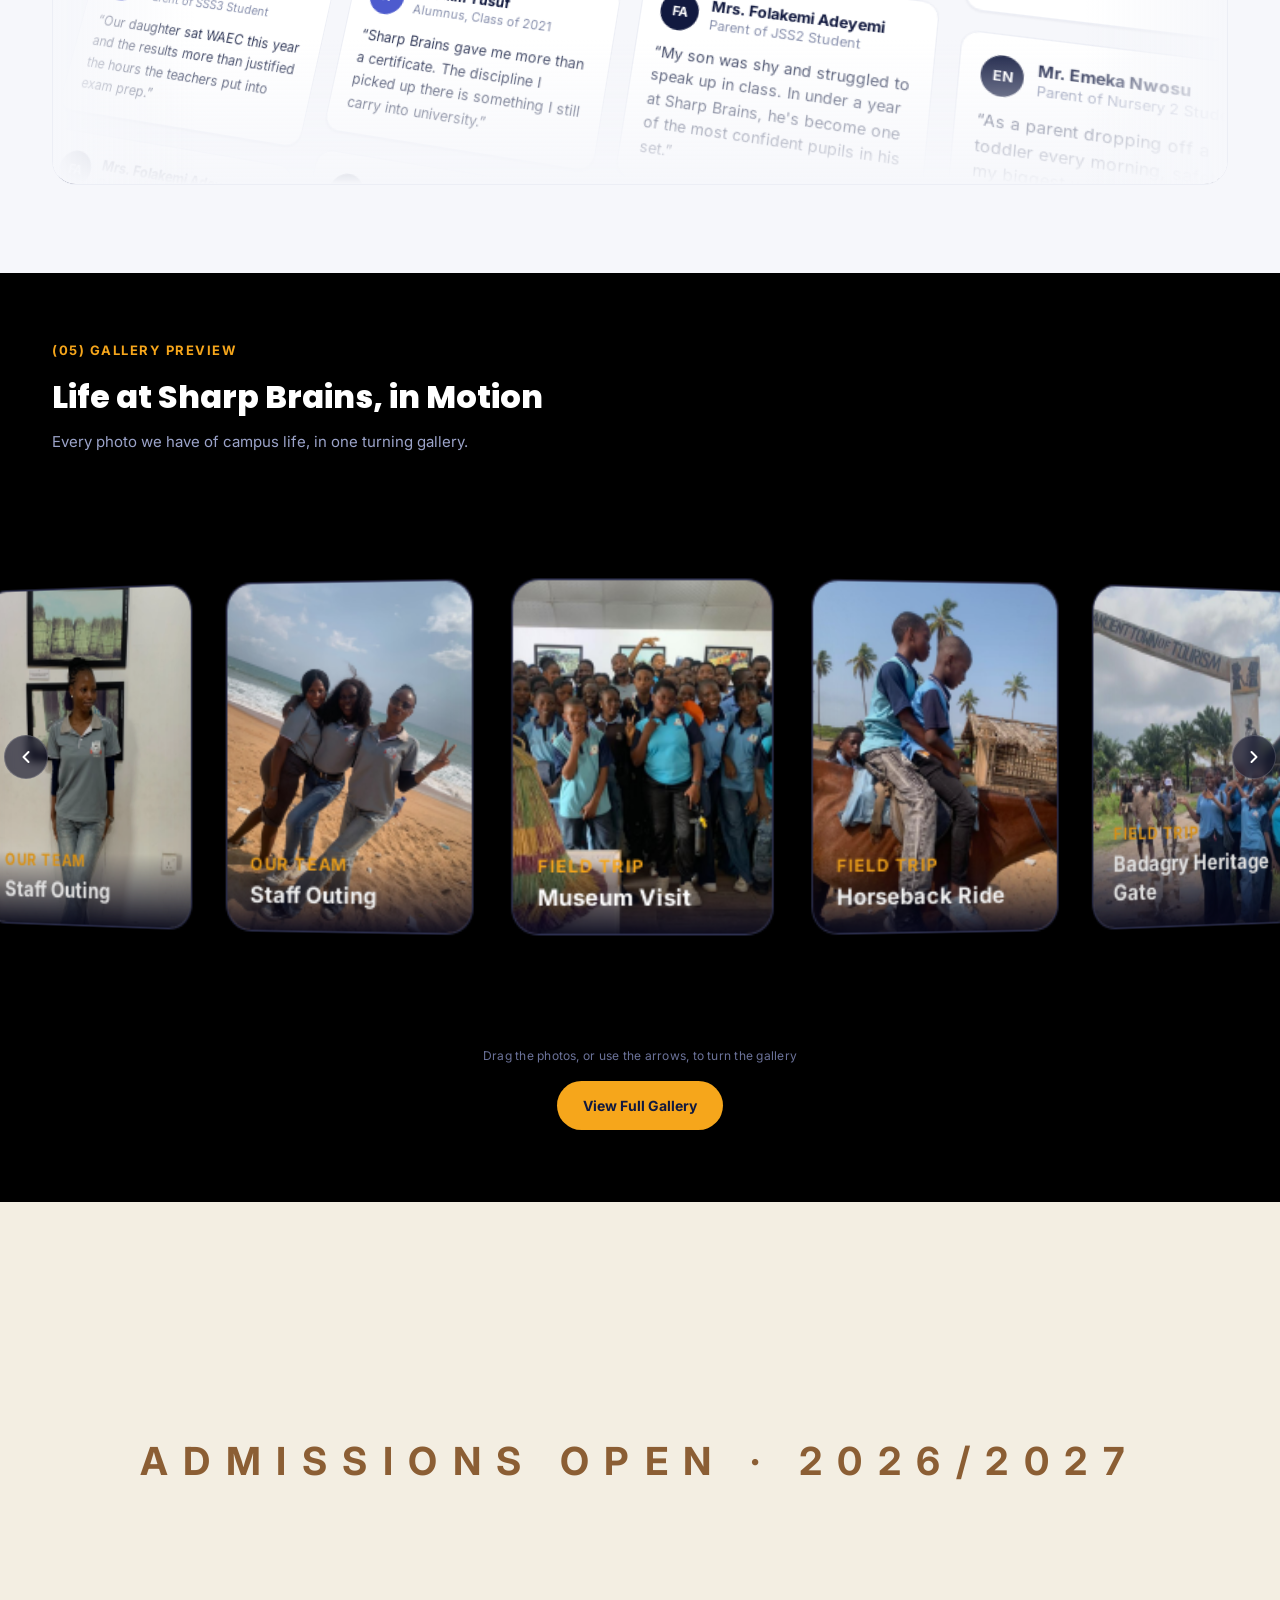
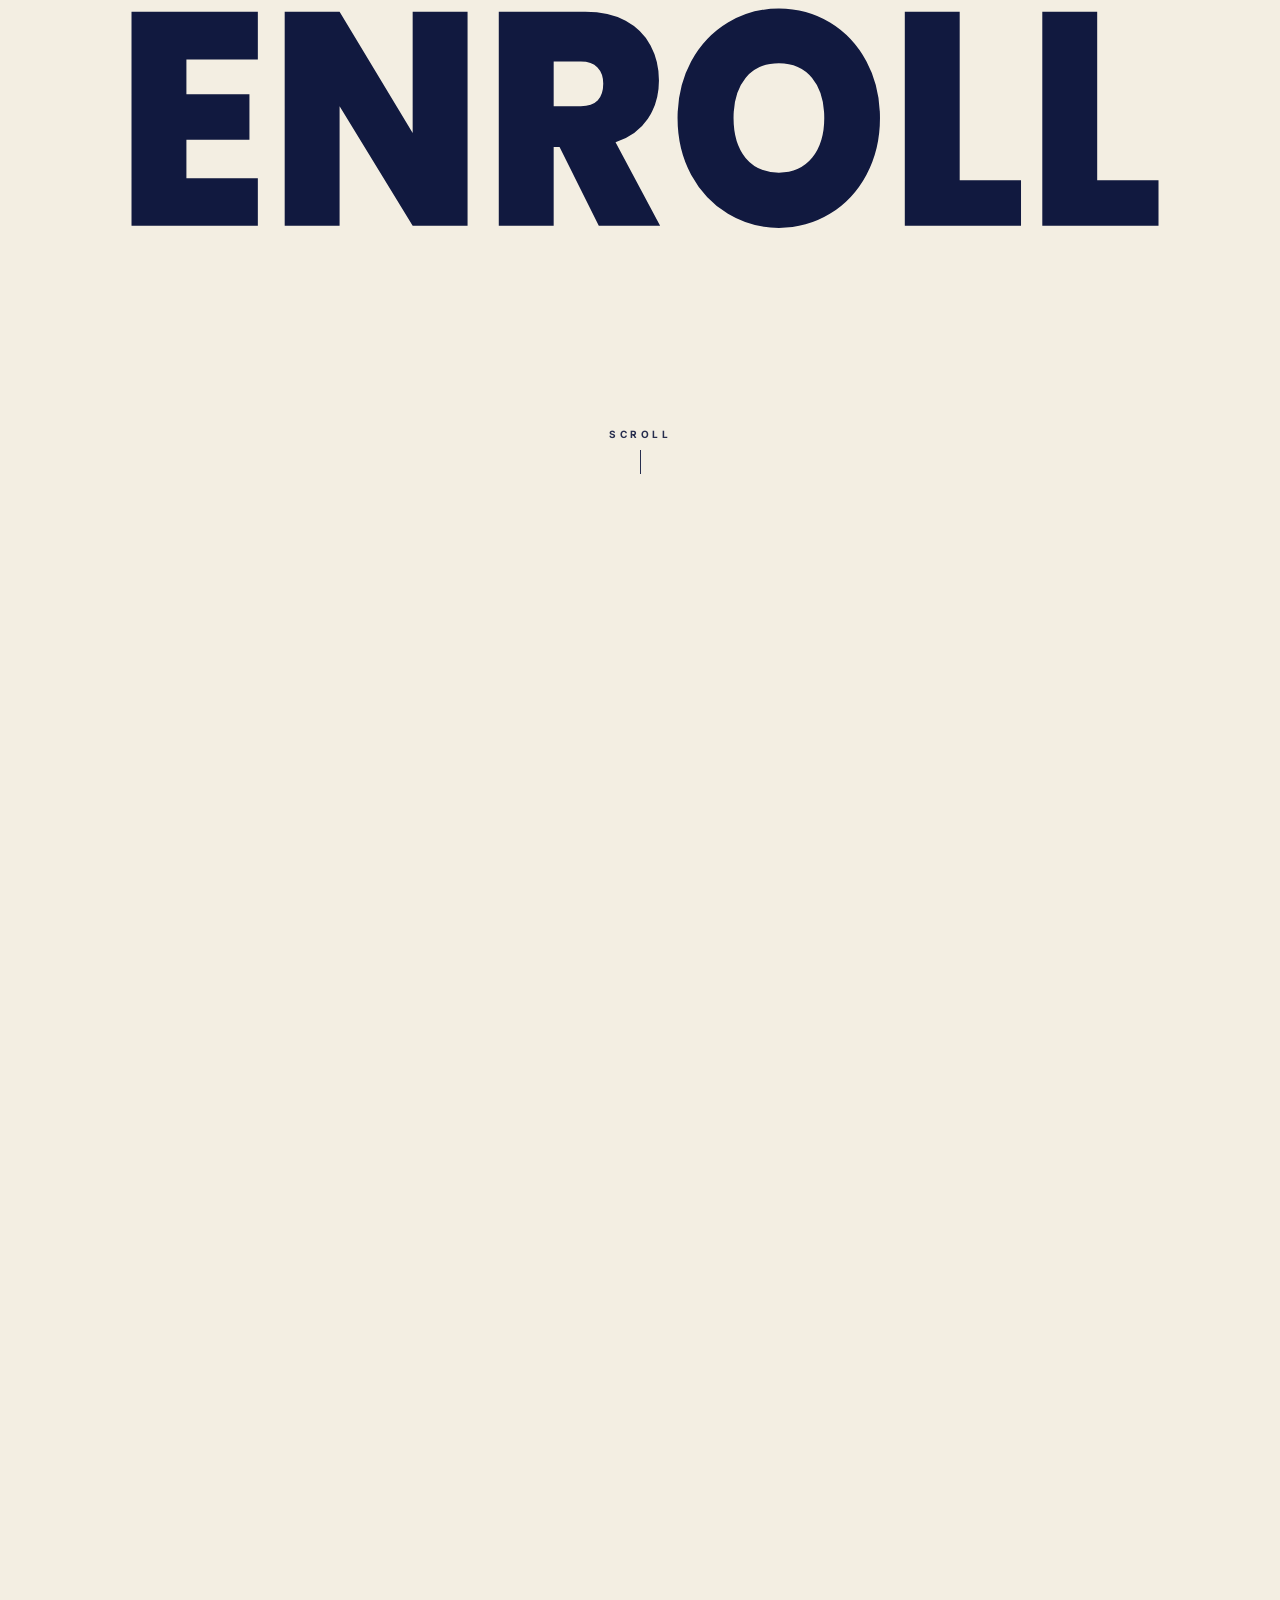
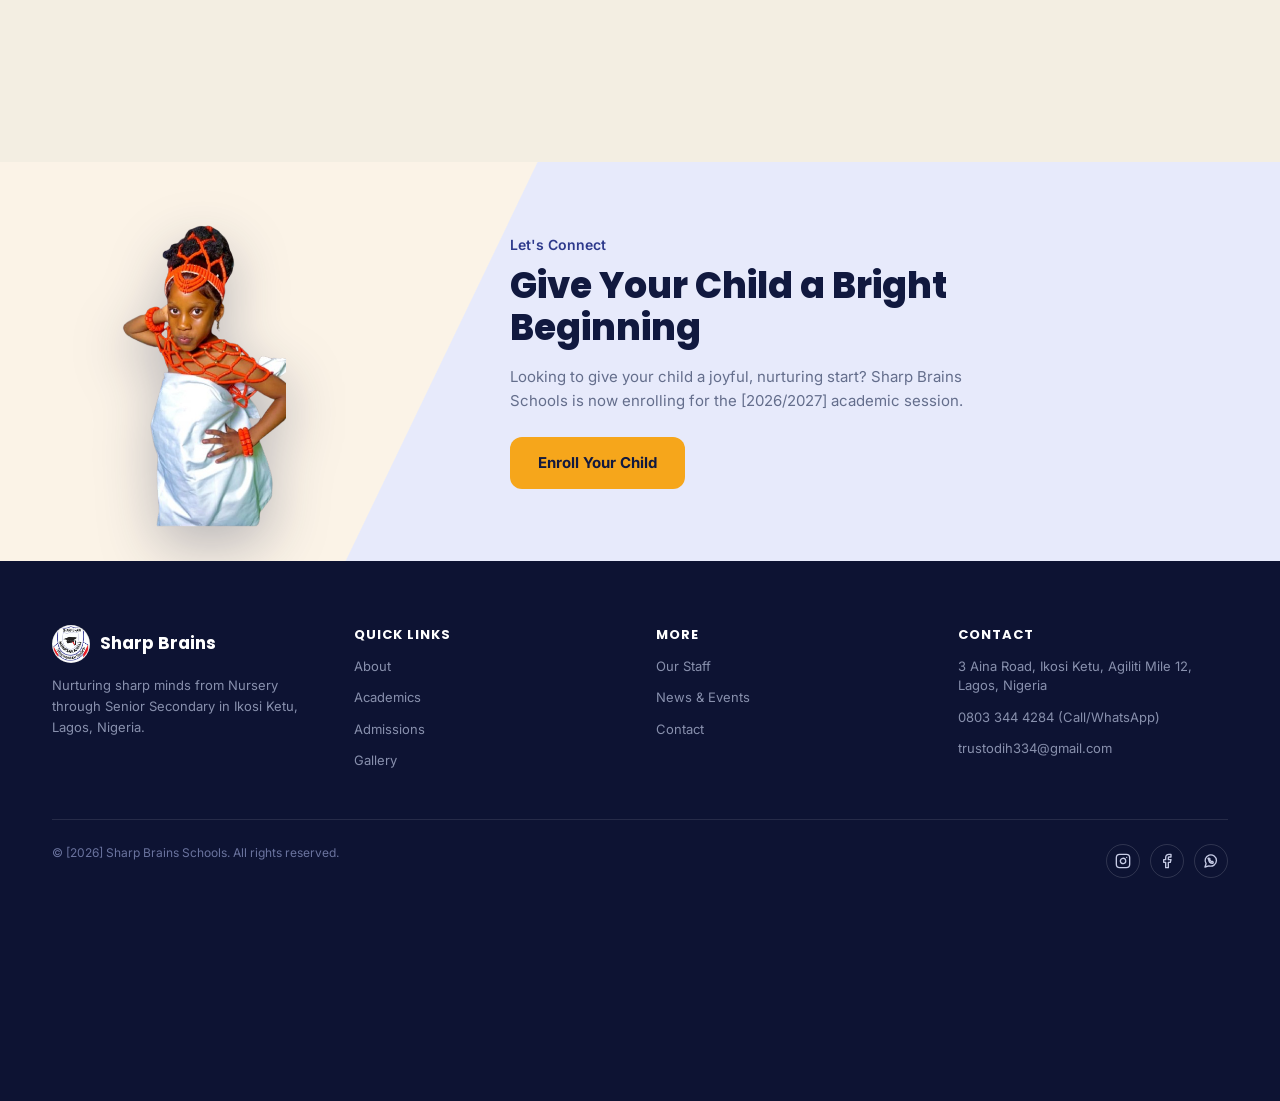
==== commit e8bbe595: "Replace the 3D testimonial columns with a stacked list on small phones The two 200px-wide marquee co" ====
--- a/index.html
+++ b/index.html
@@ -403,6 +403,50 @@
       <div class="testi-3d-fade testi-3d-fade-left"></div>
       <div class="testi-3d-fade testi-3d-fade-right"></div>
     </div>
+    <div class="testi-mobile-list">
+      <div class="testi-mini-card">
+          <div class="testi-mini-head">
+            <span class="testi-mini-avatar" style="background:var(--navy);">FA</span>
+            <div><p class="testi-mini-name">Mrs. Folakemi Adeyemi</p><p class="testi-mini-role">Parent of JSS2 Student</p></div>
+          </div>
+          <p class="testi-mini-text">&ldquo;My son was shy and struggled to speak up in class. In under a year at Sharp Brains, he's become one of the most confident pupils in his set.&rdquo;</p>
+        </div>
+      <div class="testi-mini-card">
+          <div class="testi-mini-head">
+            <span class="testi-mini-avatar" style="background:var(--amber);">CO</span>
+            <div><p class="testi-mini-name">Mr. Chidi Okonkwo</p><p class="testi-mini-role">Parent of Primary 4 Student</p></div>
+          </div>
+          <p class="testi-mini-text">&ldquo;What stood out to me was how often the teachers reached out, not just at report card time. We always felt in the loop all through the term.&rdquo;</p>
+        </div>
+      <div class="testi-mini-card">
+          <div class="testi-mini-head">
+            <span class="testi-mini-avatar" style="background:#4D5BCE;">AB</span>
+            <div><p class="testi-mini-name">Mrs. Aisha Bello</p><p class="testi-mini-role">Parent of SSS3 Student</p></div>
+          </div>
+          <p class="testi-mini-text">&ldquo;Our daughter sat WAEC this year and the results more than justified the hours the teachers put into exam prep.&rdquo;</p>
+        </div>
+      <div class="testi-mini-card">
+          <div class="testi-mini-head">
+            <span class="testi-mini-avatar" style="background:var(--navy);">EN</span>
+            <div><p class="testi-mini-name">Mr. Emeka Nwosu</p><p class="testi-mini-role">Parent of Nursery 2 Student</p></div>
+          </div>
+          <p class="testi-mini-text">&ldquo;As a parent dropping off a toddler every morning, safety was my biggest worry. The gate and classroom supervision put that to rest fast.&rdquo;</p>
+        </div>
+      <div class="testi-mini-card">
+          <div class="testi-mini-head">
+            <span class="testi-mini-avatar" style="background:var(--amber);">TA</span>
+            <div><p class="testi-mini-name">Mrs. Temitope Adebayo</p><p class="testi-mini-role">Parent of Primary 6 Student</p></div>
+          </div>
+          <p class="testi-mini-text">&ldquo;The excursions make all the difference. My daughter still talks about the Badagry trip, months later.&rdquo;</p>
+        </div>
+      <div class="testi-mini-card">
+          <div class="testi-mini-head">
+            <span class="testi-mini-avatar" style="background:#4D5BCE;">IY</span>
+            <div><p class="testi-mini-name">Ibrahim Yusuf</p><p class="testi-mini-role">Alumnus, Class of 2021</p></div>
+          </div>
+          <p class="testi-mini-text">&ldquo;Sharp Brains gave me more than a certificate. The discipline I picked up there is something I still carry into university.&rdquo;</p>
+        </div>
+    </div>
   </div>
 </section>
 
--- a/assets/styles.css
+++ b/assets/styles.css
@@ -1270,6 +1270,19 @@
   .testi-3d-col:nth-child(3), .testi-3d-col:nth-child(4) { display: none; }
   .testi-3d-stage { transform: none; perspective: none; gap: 14px; }
   .testi-3d-fade-left, .testi-3d-fade-right { display: none; }
+}
+
+/* Below ~640px the 3D columns no longer fit without clipping text, so
+   swap in a plain, fully readable stacked list instead. */
+.testi-mobile-list { display: none; }
+
+@media (max-width: 640px) {
+  .testi-3d-wrap { display: none; }
+  .testi-mobile-list {
+    display: flex;
+    flex-direction: column;
+    gap: 14px;
+  }
 }
 
 /* ---------- 3D tilt ---------- */
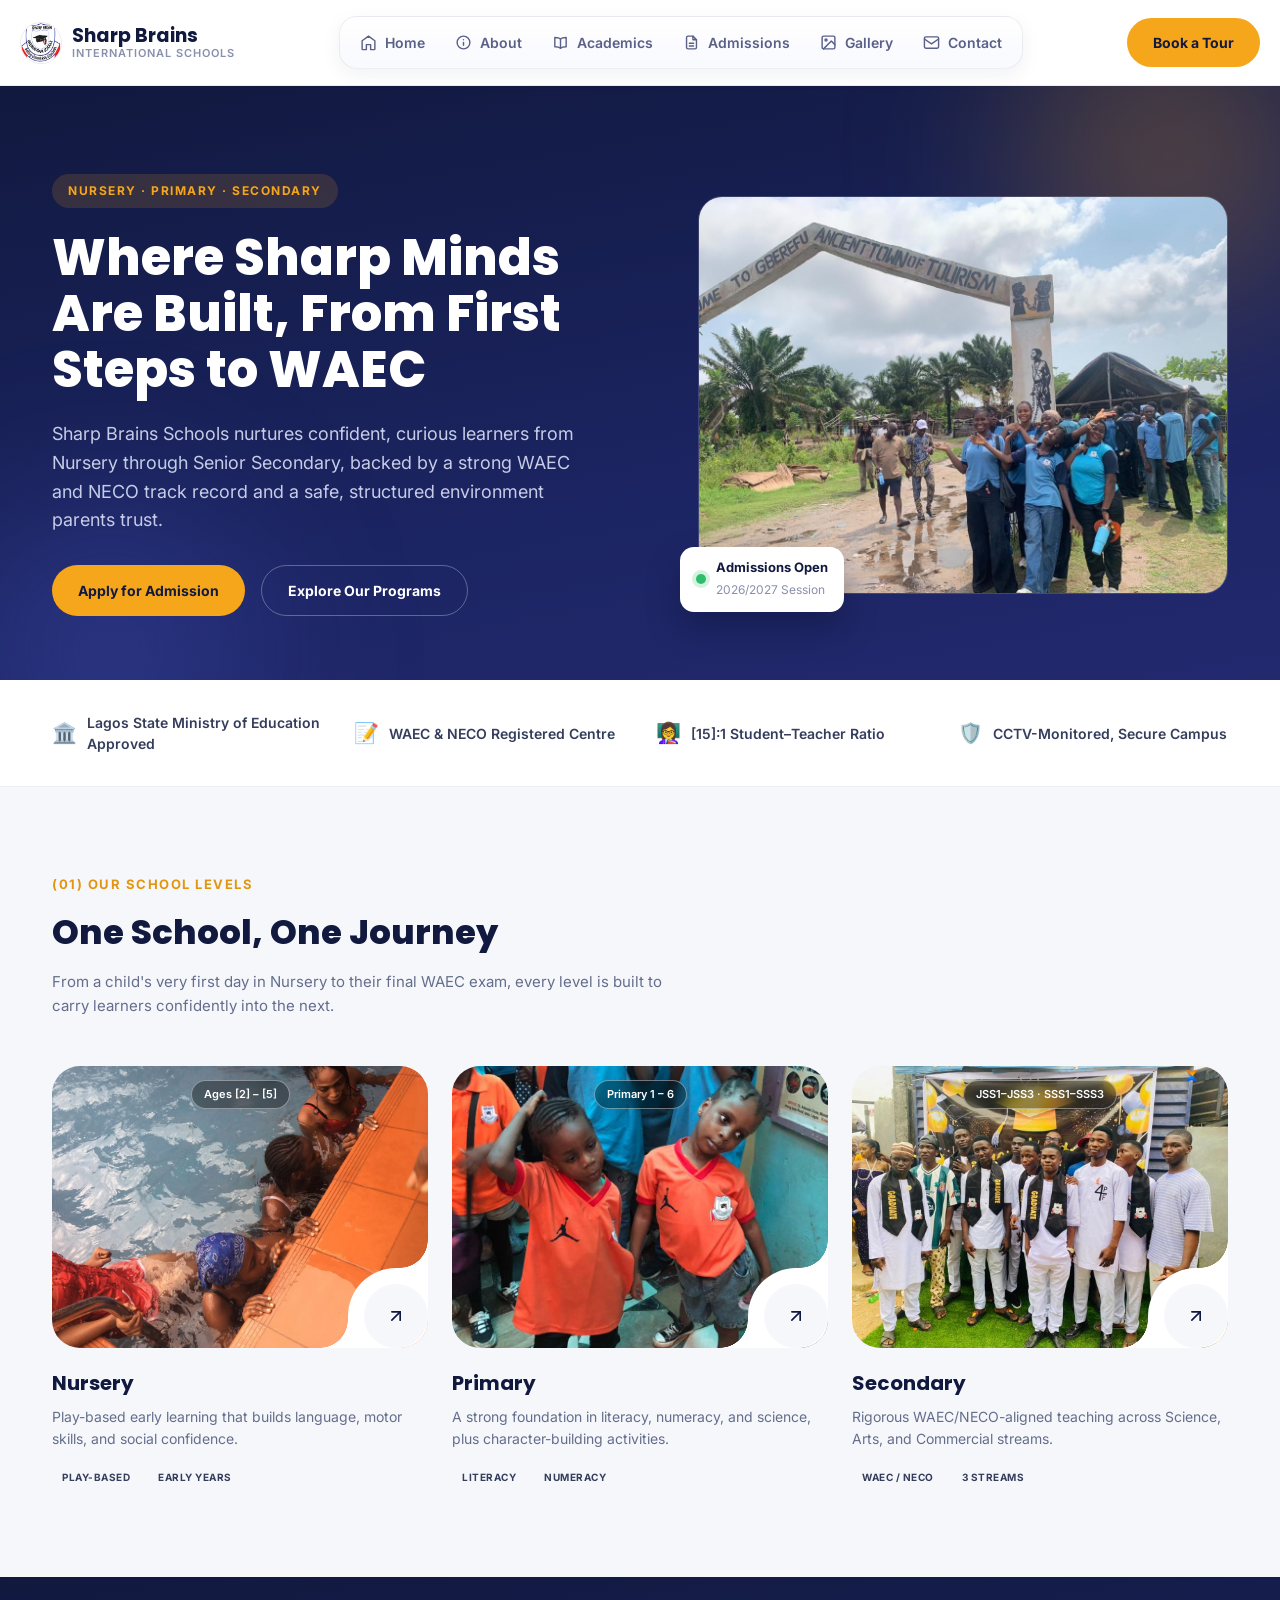
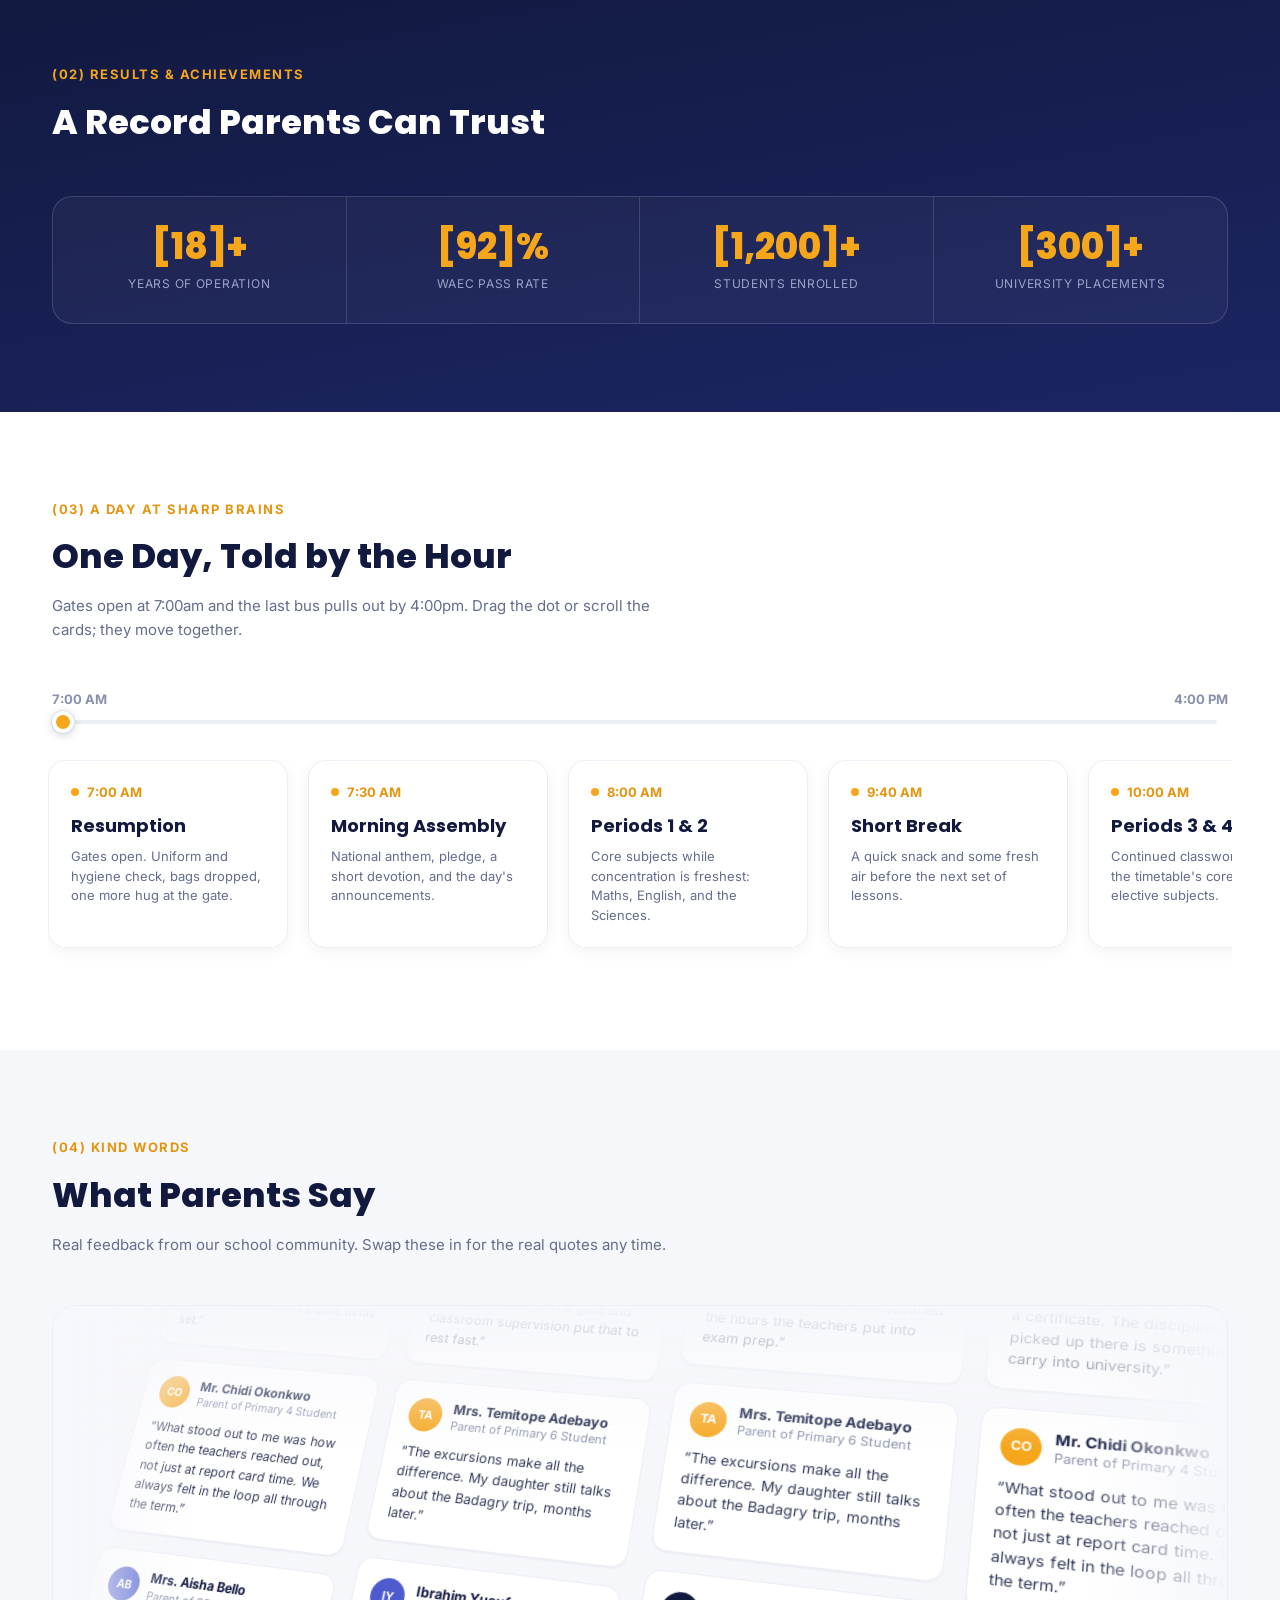
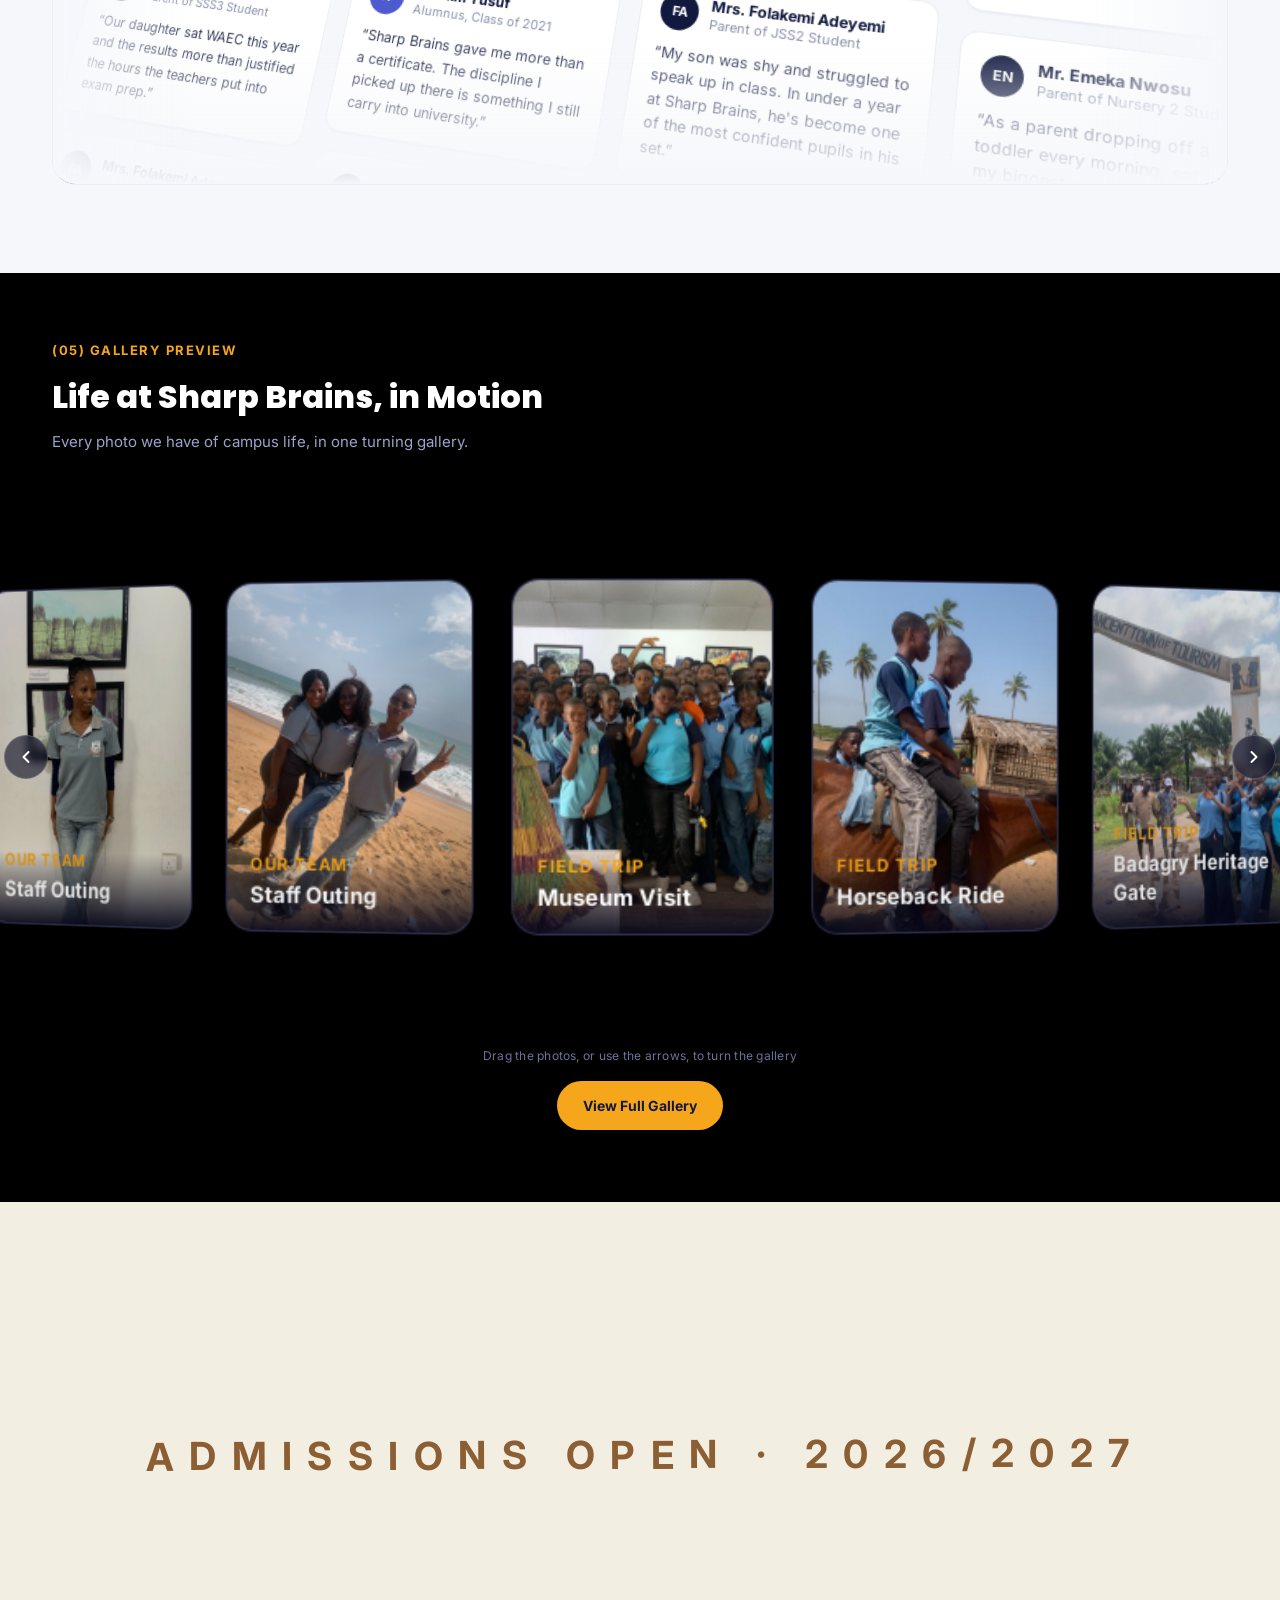
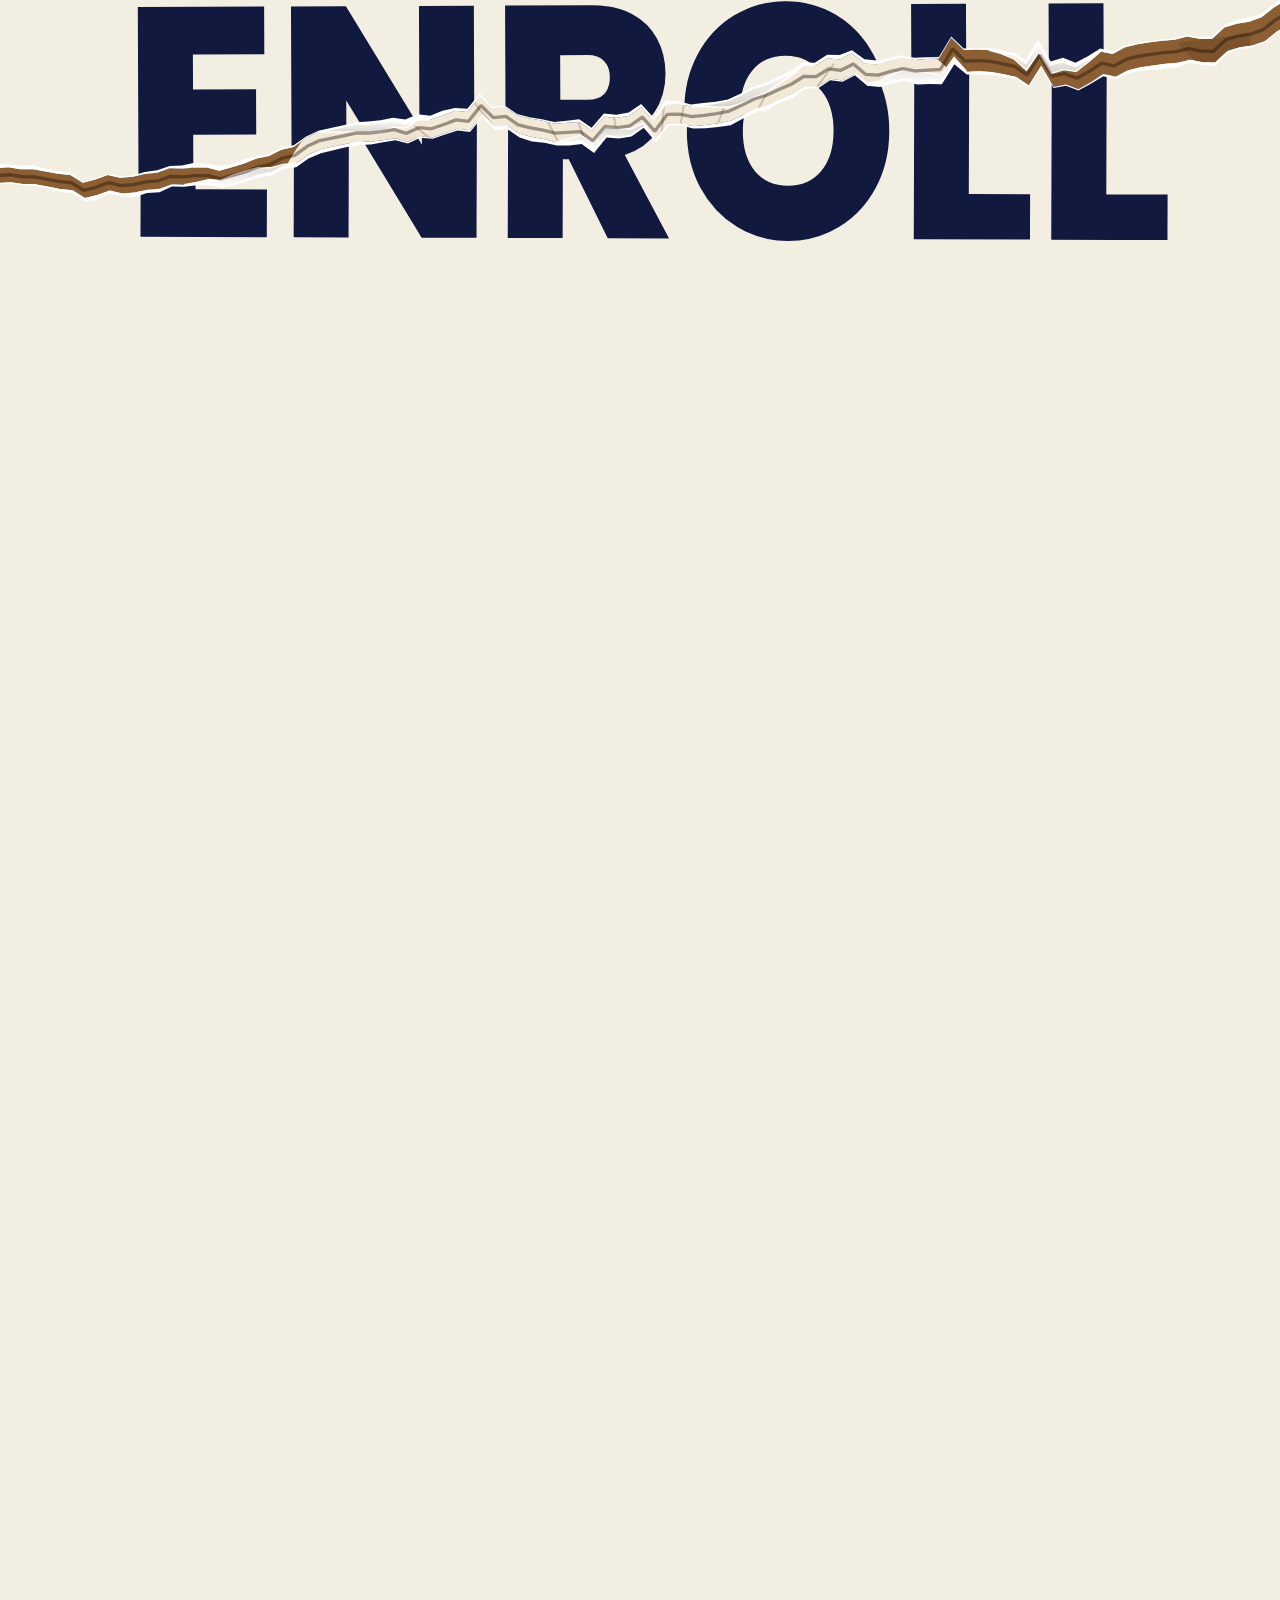
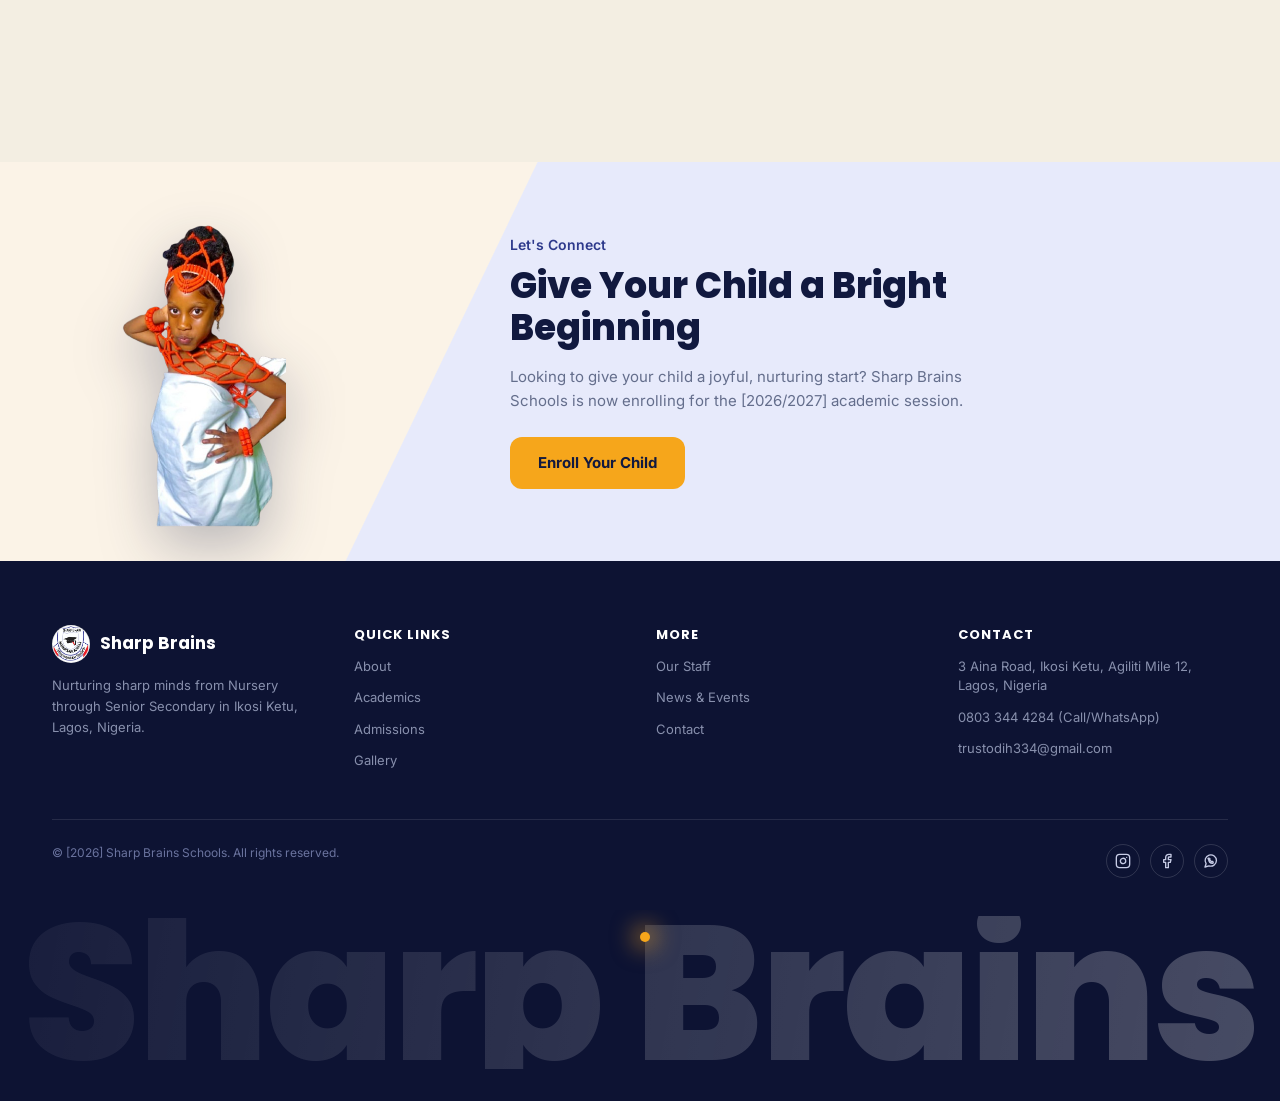
==== commit 2f8a272a: "Bring motion back to the mobile testimonials, as two alternating tickers The static stacked list fix" ====
--- a/index.html
+++ b/index.html
@@ -404,48 +404,98 @@
       <div class="testi-3d-fade testi-3d-fade-right"></div>
     </div>
     <div class="testi-mobile-list">
-      <div class="testi-mini-card">
+      <div class="testi-ticker-row">
+      <div class="testi-ticker-track testi-ticker-right" style="animation-duration:34s;">
+        <div class="testi-ticker-card">
           <div class="testi-mini-head">
             <span class="testi-mini-avatar" style="background:var(--navy);">FA</span>
             <div><p class="testi-mini-name">Mrs. Folakemi Adeyemi</p><p class="testi-mini-role">Parent of JSS2 Student</p></div>
           </div>
           <p class="testi-mini-text">&ldquo;My son was shy and struggled to speak up in class. In under a year at Sharp Brains, he's become one of the most confident pupils in his set.&rdquo;</p>
         </div>
-      <div class="testi-mini-card">
+        <div class="testi-ticker-card">
           <div class="testi-mini-head">
             <span class="testi-mini-avatar" style="background:var(--amber);">CO</span>
             <div><p class="testi-mini-name">Mr. Chidi Okonkwo</p><p class="testi-mini-role">Parent of Primary 4 Student</p></div>
           </div>
           <p class="testi-mini-text">&ldquo;What stood out to me was how often the teachers reached out, not just at report card time. We always felt in the loop all through the term.&rdquo;</p>
         </div>
-      <div class="testi-mini-card">
+        <div class="testi-ticker-card">
           <div class="testi-mini-head">
             <span class="testi-mini-avatar" style="background:#4D5BCE;">AB</span>
             <div><p class="testi-mini-name">Mrs. Aisha Bello</p><p class="testi-mini-role">Parent of SSS3 Student</p></div>
           </div>
           <p class="testi-mini-text">&ldquo;Our daughter sat WAEC this year and the results more than justified the hours the teachers put into exam prep.&rdquo;</p>
         </div>
-      <div class="testi-mini-card">
+        <div class="testi-ticker-card">
+          <div class="testi-mini-head">
+            <span class="testi-mini-avatar" style="background:var(--navy);">FA</span>
+            <div><p class="testi-mini-name">Mrs. Folakemi Adeyemi</p><p class="testi-mini-role">Parent of JSS2 Student</p></div>
+          </div>
+          <p class="testi-mini-text">&ldquo;My son was shy and struggled to speak up in class. In under a year at Sharp Brains, he's become one of the most confident pupils in his set.&rdquo;</p>
+        </div>
+        <div class="testi-ticker-card">
+          <div class="testi-mini-head">
+            <span class="testi-mini-avatar" style="background:var(--amber);">CO</span>
+            <div><p class="testi-mini-name">Mr. Chidi Okonkwo</p><p class="testi-mini-role">Parent of Primary 4 Student</p></div>
+          </div>
+          <p class="testi-mini-text">&ldquo;What stood out to me was how often the teachers reached out, not just at report card time. We always felt in the loop all through the term.&rdquo;</p>
+        </div>
+        <div class="testi-ticker-card">
+          <div class="testi-mini-head">
+            <span class="testi-mini-avatar" style="background:#4D5BCE;">AB</span>
+            <div><p class="testi-mini-name">Mrs. Aisha Bello</p><p class="testi-mini-role">Parent of SSS3 Student</p></div>
+          </div>
+          <p class="testi-mini-text">&ldquo;Our daughter sat WAEC this year and the results more than justified the hours the teachers put into exam prep.&rdquo;</p>
+        </div>
+      </div>
+    </div>
+      <div class="testi-ticker-row">
+      <div class="testi-ticker-track testi-ticker-left" style="animation-duration:38s;">
+        <div class="testi-ticker-card">
           <div class="testi-mini-head">
             <span class="testi-mini-avatar" style="background:var(--navy);">EN</span>
             <div><p class="testi-mini-name">Mr. Emeka Nwosu</p><p class="testi-mini-role">Parent of Nursery 2 Student</p></div>
           </div>
           <p class="testi-mini-text">&ldquo;As a parent dropping off a toddler every morning, safety was my biggest worry. The gate and classroom supervision put that to rest fast.&rdquo;</p>
         </div>
-      <div class="testi-mini-card">
+        <div class="testi-ticker-card">
           <div class="testi-mini-head">
             <span class="testi-mini-avatar" style="background:var(--amber);">TA</span>
             <div><p class="testi-mini-name">Mrs. Temitope Adebayo</p><p class="testi-mini-role">Parent of Primary 6 Student</p></div>
           </div>
           <p class="testi-mini-text">&ldquo;The excursions make all the difference. My daughter still talks about the Badagry trip, months later.&rdquo;</p>
         </div>
-      <div class="testi-mini-card">
+        <div class="testi-ticker-card">
           <div class="testi-mini-head">
             <span class="testi-mini-avatar" style="background:#4D5BCE;">IY</span>
             <div><p class="testi-mini-name">Ibrahim Yusuf</p><p class="testi-mini-role">Alumnus, Class of 2021</p></div>
           </div>
           <p class="testi-mini-text">&ldquo;Sharp Brains gave me more than a certificate. The discipline I picked up there is something I still carry into university.&rdquo;</p>
         </div>
+        <div class="testi-ticker-card">
+          <div class="testi-mini-head">
+            <span class="testi-mini-avatar" style="background:var(--navy);">EN</span>
+            <div><p class="testi-mini-name">Mr. Emeka Nwosu</p><p class="testi-mini-role">Parent of Nursery 2 Student</p></div>
+          </div>
+          <p class="testi-mini-text">&ldquo;As a parent dropping off a toddler every morning, safety was my biggest worry. The gate and classroom supervision put that to rest fast.&rdquo;</p>
+        </div>
+        <div class="testi-ticker-card">
+          <div class="testi-mini-head">
+            <span class="testi-mini-avatar" style="background:var(--amber);">TA</span>
+            <div><p class="testi-mini-name">Mrs. Temitope Adebayo</p><p class="testi-mini-role">Parent of Primary 6 Student</p></div>
+          </div>
+          <p class="testi-mini-text">&ldquo;The excursions make all the difference. My daughter still talks about the Badagry trip, months later.&rdquo;</p>
+        </div>
+        <div class="testi-ticker-card">
+          <div class="testi-mini-head">
+            <span class="testi-mini-avatar" style="background:#4D5BCE;">IY</span>
+            <div><p class="testi-mini-name">Ibrahim Yusuf</p><p class="testi-mini-role">Alumnus, Class of 2021</p></div>
+          </div>
+          <p class="testi-mini-text">&ldquo;Sharp Brains gave me more than a certificate. The discipline I picked up there is something I still carry into university.&rdquo;</p>
+        </div>
+      </div>
+    </div>
     </div>
   </div>
 </section>
--- a/assets/styles.css
+++ b/assets/styles.css
@@ -1273,15 +1273,60 @@
 }
 
 /* Below ~640px the 3D columns no longer fit without clipping text, so
-   swap in a plain, fully readable stacked list instead. */
+   swap in two horizontal tickers (alternating direction) instead -
+   still in motion, but every card is fully readable as it passes. */
 .testi-mobile-list { display: none; }
+
+.testi-ticker-row {
+  position: relative;
+  overflow: hidden;
+  -webkit-mask-image: linear-gradient(90deg, transparent, #000 6%, #000 94%, transparent);
+  mask-image: linear-gradient(90deg, transparent, #000 6%, #000 94%, transparent);
+}
+
+.testi-ticker-track {
+  display: flex;
+  align-items: flex-start;
+  gap: 14px;
+  width: max-content;
+  animation: testiTickerLeft linear infinite;
+}
+
+.testi-ticker-track.testi-ticker-right { animation-name: testiTickerRight; }
+
+.testi-ticker-row.is-paused .testi-ticker-track { animation-play-state: paused; }
+
+@keyframes testiTickerLeft {
+  from { transform: translateX(0); }
+  to { transform: translateX(-50%); }
+}
+
+@keyframes testiTickerRight {
+  from { transform: translateX(-50%); }
+  to { transform: translateX(0); }
+}
+
+.testi-ticker-card {
+  flex: 0 0 auto;
+  width: 240px;
+  background: #fff;
+  border: 1px solid var(--border);
+  border-radius: 14px;
+  padding: 14px;
+  box-shadow: 0 1px 2px rgba(17, 25, 63, 0.05);
+}
+
+@media (prefers-reduced-motion: reduce) {
+  .testi-ticker-track { animation: none; }
+  .testi-ticker-row { overflow-x: auto; -webkit-overflow-scrolling: touch; }
+}
 
 @media (max-width: 640px) {
   .testi-3d-wrap { display: none; }
   .testi-mobile-list {
     display: flex;
     flex-direction: column;
-    gap: 14px;
+    gap: 20px;
   }
 }
 
